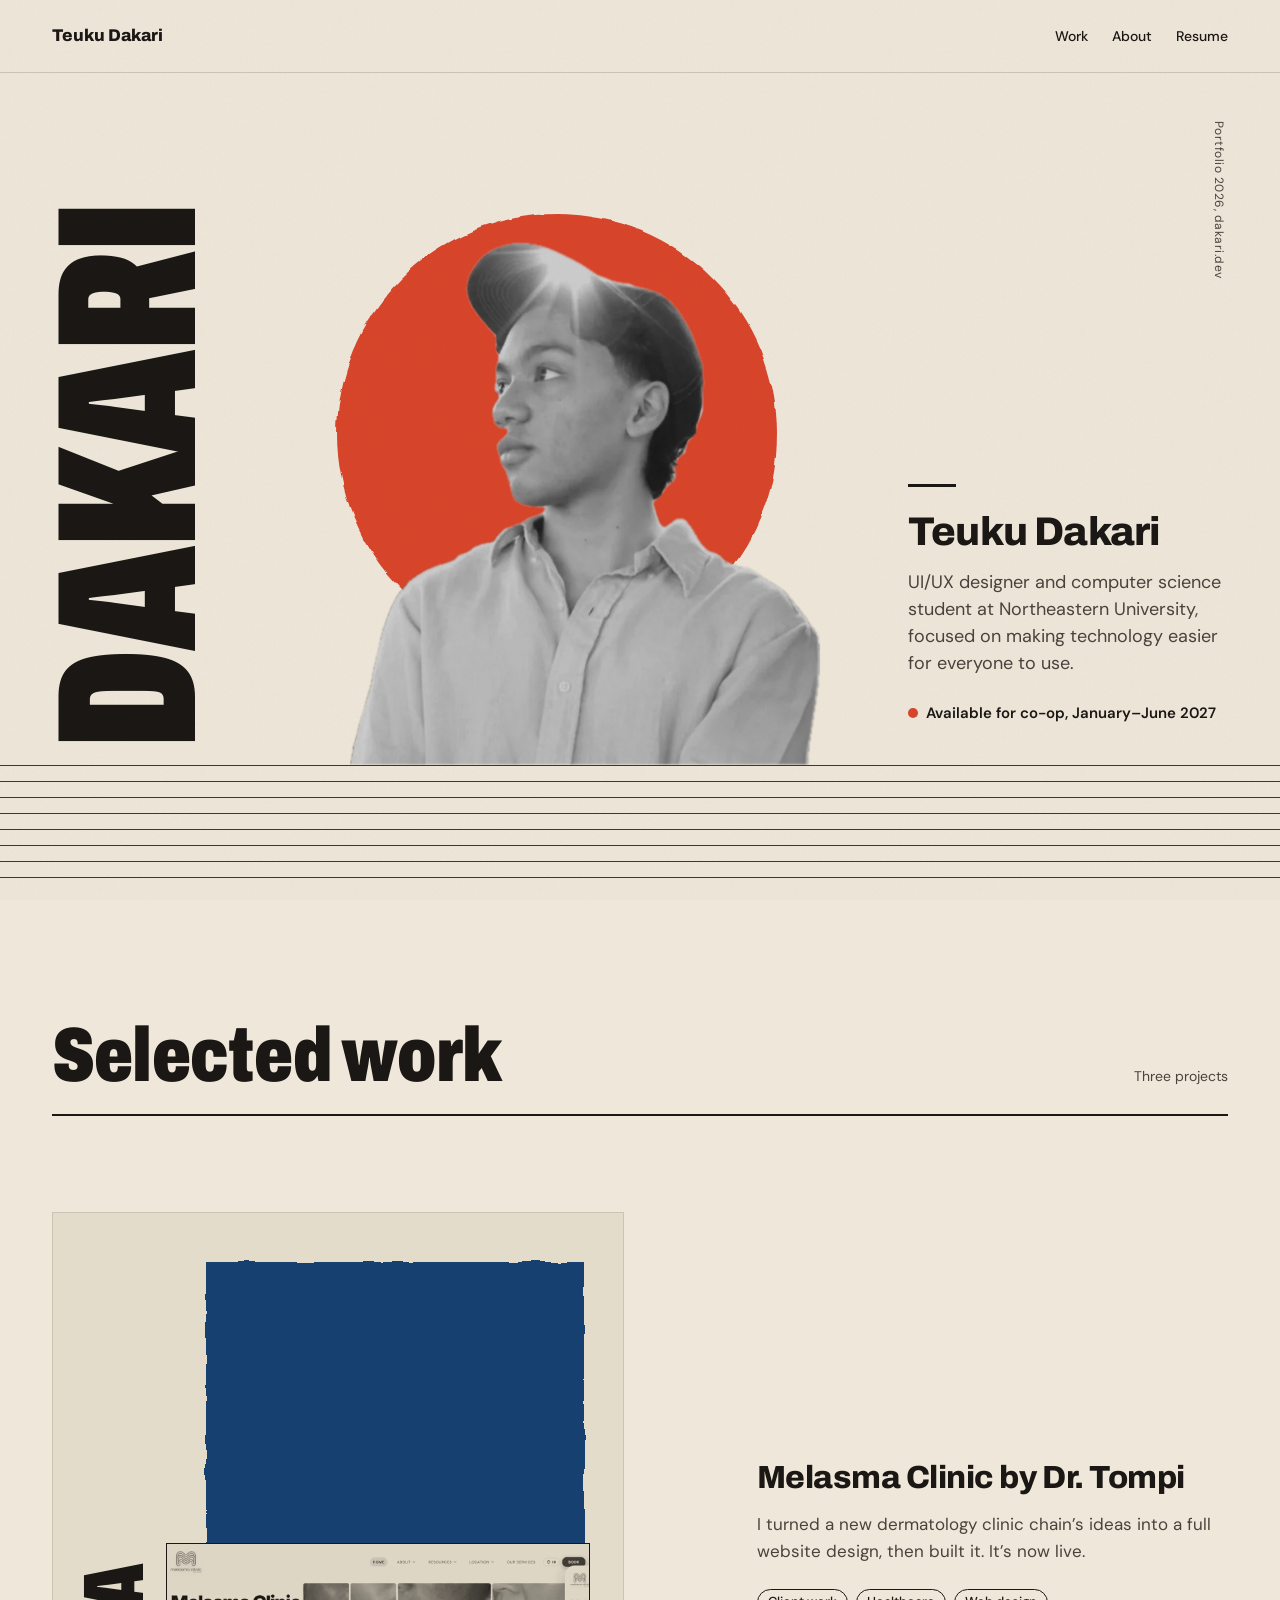
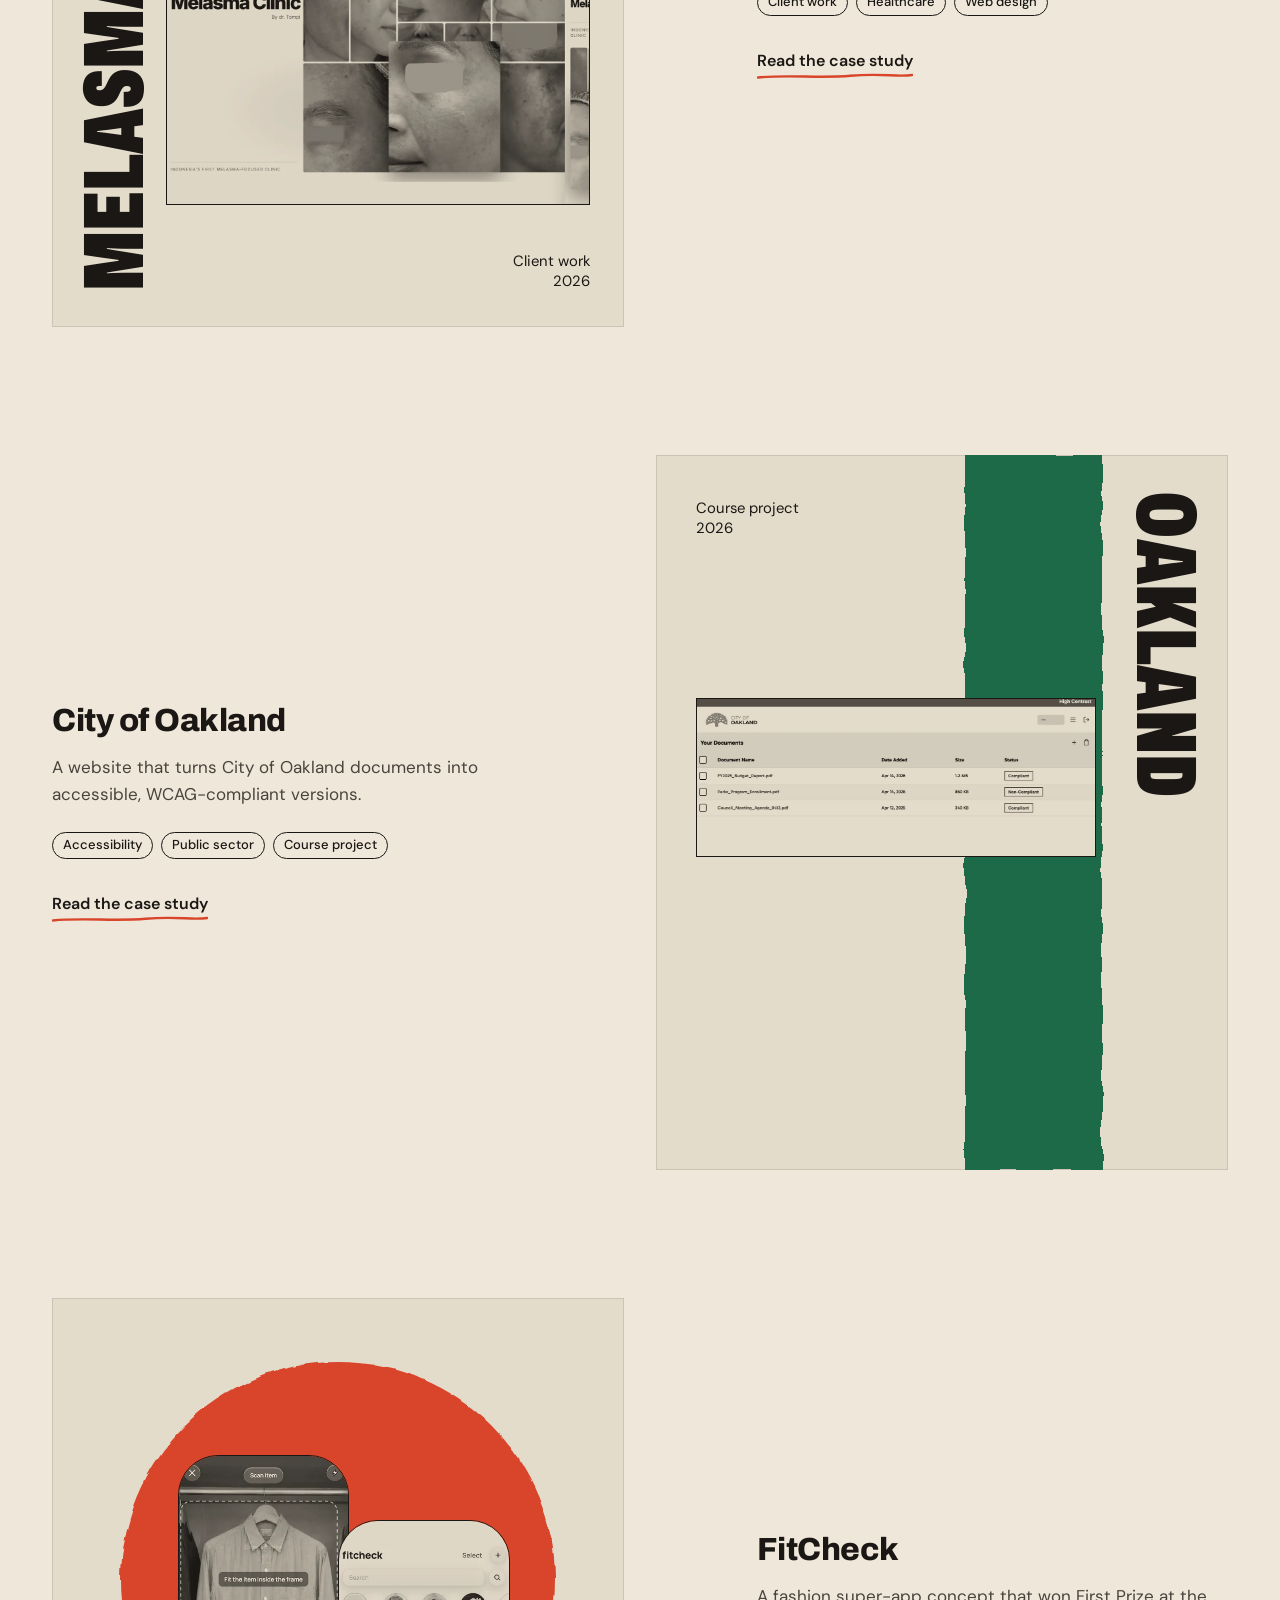
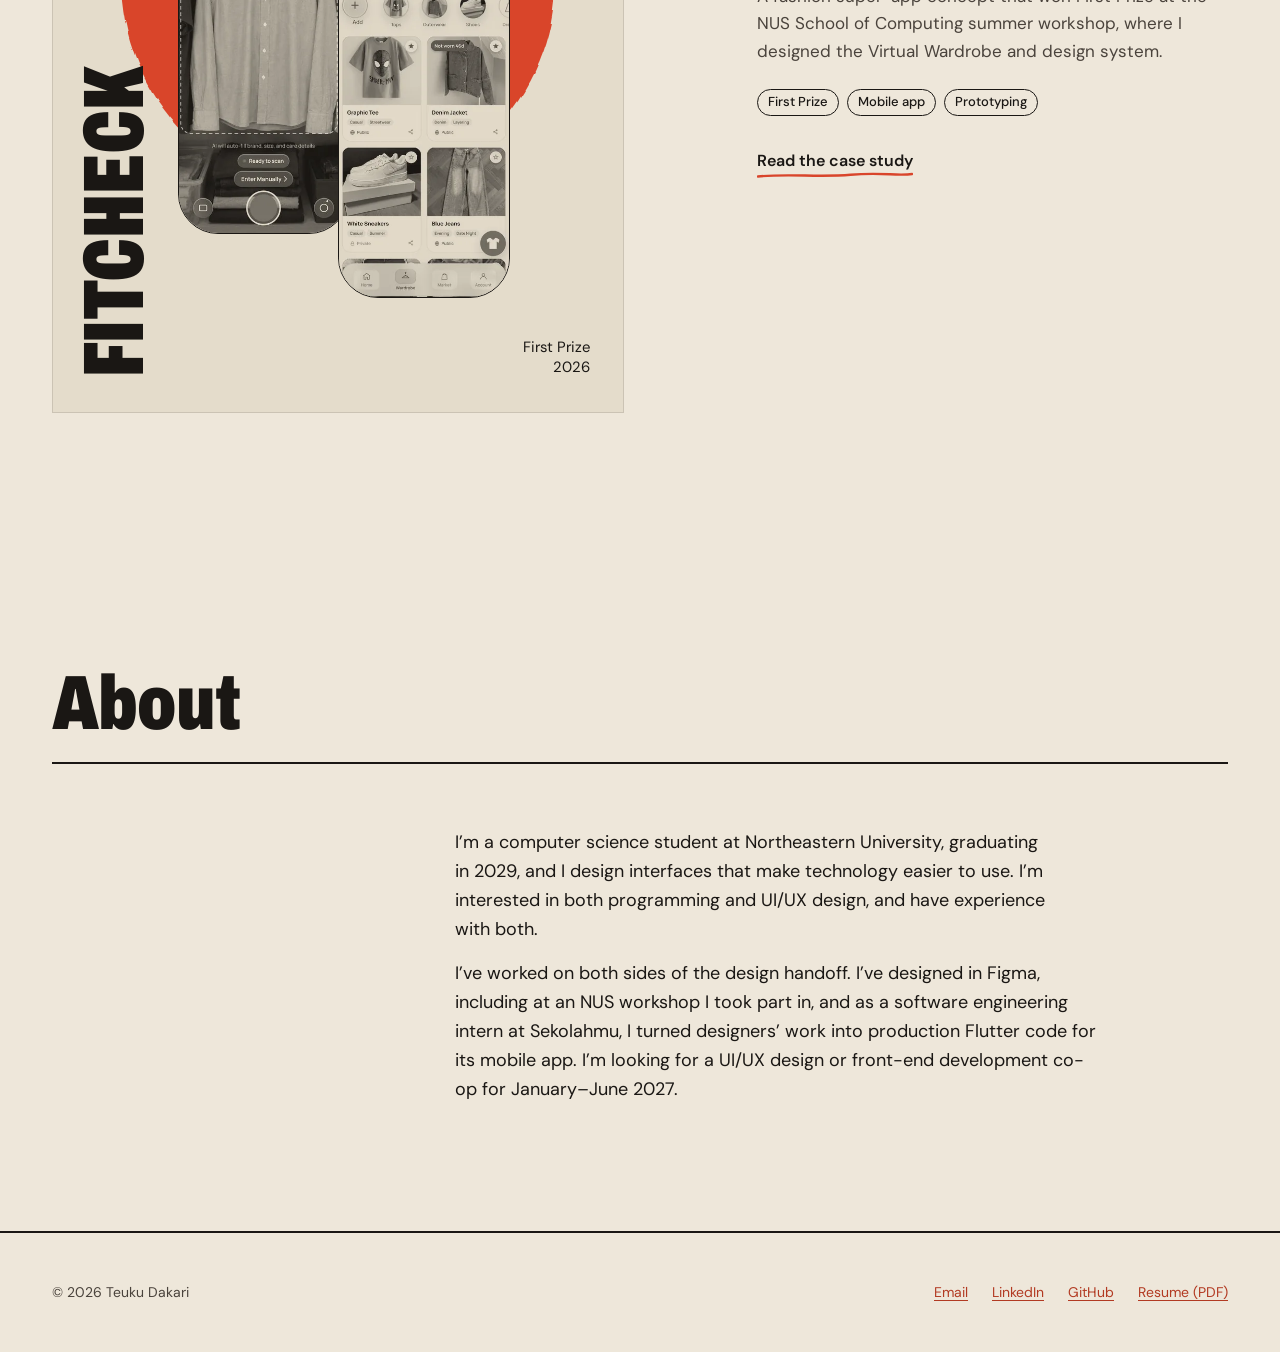
==== index.html @ 7947fa7d "Prototype poster-style home page" ====
<!DOCTYPE html>
<html lang="en">
<head>
  <meta charset="utf-8">
  <meta name="viewport" content="width=device-width, initial-scale=1">
  <title>Teuku Dakari - UI/UX Designer</title>
  <meta name="description" content="Teuku Dakari is a UI/UX designer and computer science student at Northeastern University, focused on making technology easier for everyone to use.">

  <meta name="theme-color" content="#EEE7DA">

  <!-- Link previews (LinkedIn, Slack, iMessage…). -->
  <meta property="og:type" content="website">
  <meta property="og:site_name" content="Teuku Dakari">
  <meta property="og:title" content="Teuku Dakari - UI/UX Designer">
  <meta property="og:description" content="UI/UX designer and computer science student at Northeastern University, focused on making technology easier for everyone to use.">
  <meta property="og:url" content="https://dakari.dev/">
  <meta property="og:image" content="https://dakari.dev/images/og-image.png">
  <meta property="og:image:width" content="1200">
  <meta property="og:image:height" content="630">
  <meta property="og:image:alt" content="Teuku Dakari, UI/UX Designer">
  <meta name="twitter:card" content="summary_large_image">
  <link rel="icon" href="favicon.svg" type="image/svg+xml">
  <link rel="apple-touch-icon" href="apple-touch-icon.png">
  <link rel="preconnect" href="https://fonts.googleapis.com">
  <link rel="preconnect" href="https://fonts.gstatic.com" crossorigin>
  <link rel="stylesheet" href="https://fonts.googleapis.com/css2?family=Archivo:wdth,wght@62..125,400..900&family=DM+Sans:opsz,wght@9..40,400;9..40,500;9..40,600&display=swap">
  <link rel="preload" as="image" href="images/poster/headshot.webp" type="image/webp">
  <link rel="stylesheet" href="css/poster.css">
</head>
<body>
  <a class="skip-link" href="#main">Skip to content</a>

  <!-- Rough, printed edges for flat shapes -->
  <svg width="0" height="0" style="position:absolute" aria-hidden="true" focusable="false">
    <filter id="rough" x="-5%" y="-5%" width="110%" height="110%">
      <feTurbulence type="fractalNoise" baseFrequency="0.035" numOctaves="2" seed="7" result="noise"/>
      <feDisplacementMap in="SourceGraphic" in2="noise" scale="7" xChannelSelector="R" yChannelSelector="G"/>
    </filter>
  </svg>

  <!-- ============ SHARED HEADER (keep in sync across all pages) ============ -->
  <header class="site-header">
    <div class="wrap">
      <a class="site-name" href="index.html">Teuku Dakari</a>
      <nav class="site-nav" aria-label="Main">
        <ul>
          <li><a href="#work">Work</a></li>
          <li><a href="#about">About</a></li>
          <li><a href="assets/resume.pdf">Resume</a></li>
        </ul>
      </nav>
    </div>
  </header>
  <!-- ============ /SHARED HEADER ============ -->

  <main id="main">

    <!-- Hero: a poster of me -->
    <section class="hero" aria-labelledby="intro-title">
      <div class="wrap">
        <p class="hero__name" aria-hidden="true">DAKARI</p>

        <div class="hero__art">
          <div class="hero__circle" aria-hidden="true"></div>
          <img class="hero__photo" src="images/poster/headshot.webp" alt="Portrait of Teuku Dakari in a cap and light shirt, looking to the side" width="643" height="715" fetchpriority="high">
          <div class="hero__steps" aria-hidden="true"></div>
        </div>

        <div class="hero__info">
          <div class="hero__rule" aria-hidden="true"></div>
          <h1 id="intro-title">Teuku Dakari</h1>
          <p class="hero__statement">UI/UX designer and computer science student at Northeastern University, focused on making technology easier for everyone to use.</p>
          <p class="hero__availability">Available for co-op, January–June 2027</p>
        </div>

        <p class="hero__credit" aria-hidden="true">Portfolio 2026, dakari.dev</p>
      </div>
    </section>

    <!-- Work: each project is a poster -->
    <section class="section" id="work" aria-labelledby="work-title">
      <div class="wrap">
        <div class="section__head">
          <h2 id="work-title">Selected work</h2>
          <p class="section__count">Three projects</p>
        </div>

        <ul class="work-list">

          <li class="project">
            <a class="poster poster--clinic" href="projects/clinic.html" tabindex="-1" aria-hidden="true">
              <span class="poster__shape"></span>
              <img class="poster__img" src="images/poster/clinic.webp" alt="" width="1200" height="743" loading="lazy">
              <span class="poster__title">MELASMA</span>
              <span class="poster__meta">Client work<br>2026</span>
            </a>
            <div class="project__info">
              <h3><a href="projects/clinic.html">Melasma Clinic by Dr. Tompi</a></h3>
              <p class="project__desc">I turned a new dermatology clinic chain’s ideas into a full website design, then built it. It’s now live.</p>
              <ul class="tags" aria-label="Tags">
                <li class="tag">Client work</li>
                <li class="tag">Healthcare</li>
                <li class="tag">Web design</li>
              </ul>
              <a class="read-more" href="projects/clinic.html">Read the case study<span class="visually-hidden">: Melasma Clinic</span></a>
            </div>
          </li>

          <li class="project">
            <a class="poster poster--oakland" href="projects/oakland.html" tabindex="-1" aria-hidden="true">
              <span class="poster__shape"></span>
              <img class="poster__img" src="images/poster/oakland.webp" alt="" width="1200" height="473" loading="lazy">
              <span class="poster__title">OAKLAND</span>
              <span class="poster__meta">Course project<br>2026</span>
            </a>
            <div class="project__info">
              <h3><a href="projects/oakland.html">City of Oakland</a></h3>
              <p class="project__desc">A website that turns City of Oakland documents into accessible, WCAG-compliant versions.</p>
              <ul class="tags" aria-label="Tags">
                <li class="tag">Accessibility</li>
                <li class="tag">Public sector</li>
                <li class="tag">Course project</li>
              </ul>
              <a class="read-more" href="projects/oakland.html">Read the case study<span class="visually-hidden">: City of Oakland</span></a>
            </div>
          </li>

          <li class="project">
            <a class="poster poster--fitcheck" href="projects/nus.html" tabindex="-1" aria-hidden="true">
              <span class="poster__shape"></span>
              <img class="poster__img poster__img--a" src="images/poster/fitcheck-scan.webp" alt="" width="326" height="724" loading="lazy">
              <img class="poster__img poster__img--b" src="images/poster/fitcheck-wardrobe.webp" alt="" width="326" height="724" loading="lazy">
              <span class="poster__title">FITCHECK</span>
              <span class="poster__meta">First Prize<br>2026</span>
            </a>
            <div class="project__info">
              <h3><a href="projects/nus.html">FitCheck</a></h3>
              <p class="project__desc">A fashion super-app concept that won First Prize at the NUS School of Computing summer workshop, where I designed the Virtual Wardrobe and design system.</p>
              <ul class="tags" aria-label="Tags">
                <li class="tag">First Prize</li>
                <li class="tag">Mobile app</li>
                <li class="tag">Prototyping</li>
              </ul>
              <a class="read-more" href="projects/nus.html">Read the case study<span class="visually-hidden">: FitCheck</span></a>
            </div>
          </li>

        </ul>
      </div>
    </section>

    <!-- About -->
    <section class="section" id="about" aria-labelledby="about-title">
      <div class="wrap about">
        <div class="section__head">
          <h2 id="about-title">About</h2>
        </div>
        <div class="about__text">
          <p>I’m a computer science student at Northeastern University, graduating in 2029, and I design interfaces that make technology easier to use. I’m interested in both programming and UI/UX design, and have experience with both.</p>
        <p>I’ve worked on both sides of the design handoff. I’ve designed in Figma, including at an NUS workshop I took part in, and as a software engineering intern at Sekolahmu, I turned designers’ work into production Flutter code for its mobile app. I’m looking for a UI/UX design or front-end development co-op for January–June 2027.</p>
        </div>
      </div>
    </section>

  </main>

  <!-- ============ SHARED FOOTER (keep in sync across all pages) ============ -->
  <footer class="site-footer">
    <div class="wrap">
      <p>&copy; 2026 Teuku Dakari</p>
      <ul>
        <li><a href="mailto:teukuomardakari@gmail.com">Email</a></li>
        <li><a href="https://www.linkedin.com/in/dakarit">LinkedIn</a></li>
        <li><a href="https://github.com/dakarit">GitHub</a></li>
        <li><a href="assets/resume.pdf">Resume (PDF)</a></li>
      </ul>
    </div>
  </footer>
  <!-- ============ /SHARED FOOTER ============ -->
</body>
</html>
---- css/poster.css ----
/* ==========================================================================
   Poster home page (prototype)
   Printed modernist poster world: paper, ink, one vermilion accent,
   type as image, photo cutouts against flat shapes.
   Self-contained: the home page loads only this stylesheet.
   ========================================================================== */

:root {
  /* Color */
  --paper: #EEE7DA;
  --paper-deep: #E4DCCB;
  --ink: #1A1714;
  --ink-soft: #4A433C;       /* secondary text, 8:1 on paper */
  --rule: #CFC5B3;
  --vermilion: #D9452B;      /* shapes and highlights only */
  --vermilion-text: #B23A22; /* links and small accents, 4.8:1 on paper */
  --navy: #12406F;           /* Melasma Clinic poster */
  --green: #1D6B47;          /* City of Oakland poster */

  /* Type */
  --font-display: "Archivo", "Helvetica Neue", Arial, sans-serif;
  --font-body: "DM Sans", -apple-system, BlinkMacSystemFont, "Helvetica Neue", Arial, sans-serif;

  /* Spacing, 8px scale */
  --s1: 8px;
  --s2: 16px;
  --s3: 24px;
  --s4: 32px;
  --s5: 40px;
  --s6: 48px;
  --s8: 64px;
  --s12: 96px;
  --s16: 128px;

  --wide: 1240px;
  --ease-out: cubic-bezier(0.16, 1, 0.3, 1);
}

/* Base
   ========================================================================== */

*,
*::before,
*::after {
  box-sizing: border-box;
}

html {
  -webkit-text-size-adjust: 100%;
  scrollbar-color: var(--rule) transparent;
}

body {
  margin: 0;
  background: var(--paper);
  color: var(--ink);
  font-family: var(--font-body);
  font-size: 16px;
  line-height: 1.6;
  -webkit-font-smoothing: antialiased;
}

/* Paper grain over everything, like ink on stock */
body::after {
  content: "";
  position: fixed;
  inset: 0;
  z-index: 50;
  pointer-events: none;
  opacity: 0.35;
  background-image: url("data:image/svg+xml,%3Csvg xmlns='http://www.w3.org/2000/svg' width='220' height='220'%3E%3Cfilter id='n'%3E%3CfeTurbulence type='fractalNoise' baseFrequency='0.85' numOctaves='3' stitchTiles='stitch'/%3E%3CfeColorMatrix values='0 0 0 0 0.1 0 0 0 0 0.09 0 0 0 0 0.08 0 0 0 0.09 0'/%3E%3C/filter%3E%3Crect width='100%25' height='100%25' filter='url(%23n)'/%3E%3C/svg%3E");
}

h1, h2, h3, p, ul, figure {
  margin: 0;
}

img {
  display: block;
  max-width: 100%;
  height: auto;
}

a {
  color: var(--vermilion-text);
  text-decoration-thickness: 1px;
  text-underline-offset: 3px;
  transition: color 200ms ease;
}

a:hover {
  color: var(--ink);
}

:focus-visible {
  outline: 2px solid var(--vermilion-text);
  outline-offset: 3px;
  border-radius: 2px;
}

::selection {
  background: #F2C9BC;
  color: var(--ink);
}

p,
li {
  text-wrap: pretty;
}

.visually-hidden {
  position: absolute;
  width: 1px;
  height: 1px;
  overflow: hidden;
  clip: rect(0 0 0 0);
  white-space: nowrap;
}

.skip-link {
  position: absolute;
  left: var(--s2);
  top: -100px;
  z-index: 60;
  padding: var(--s1) var(--s2);
  background: var(--ink);
  color: var(--paper);
}

.skip-link:focus {
  top: var(--s2);
  color: var(--paper);
}

.wrap {
  width: 100%;
  max-width: var(--wide);
  margin: 0 auto;
  padding: 0 var(--s4);
}

/* Header
   ========================================================================== */

.site-header {
  position: relative;
  z-index: 2;
  border-bottom: 1px solid var(--rule);
}

.site-header .wrap {
  display: flex;
  align-items: center;
  justify-content: space-between;
  gap: var(--s2);
  min-height: 72px;
}

.site-name {
  font-family: var(--font-display);
  font-weight: 800;
  font-stretch: 100%;
  font-size: 17px;
  color: var(--ink);
  text-decoration: none;
}

.site-nav ul {
  display: flex;
  gap: var(--s3);
  padding: 0;
  list-style: none;
}

.site-nav a {
  color: var(--ink);
  font-size: 14px;
  font-weight: 500;
  text-decoration: none;
}

.site-nav a:hover {
  color: var(--vermilion-text);
  text-decoration: underline;
}

/* Hero: a poster of me
   ========================================================================== */

.hero {
  position: relative;
  overflow: hidden;
}

.hero .wrap {
  position: relative;
  display: grid;
  grid-template-columns: auto minmax(0, 1fr) minmax(260px, 320px);
  align-items: end;
  gap: var(--s5);
  min-height: min(820px, calc(100svh - 72px));
  padding-top: var(--s6);
}

/* The vertical name, set like "JUMP" */
.hero__name {
  align-self: stretch;
  display: flex;
  align-items: flex-end;
  /* Rotated 180deg, so top padding sits visually at the bottom: stand on the rules */
  padding-top: calc(var(--s16) + var(--s2));
  font-family: var(--font-display);
  font-weight: 900;
  font-stretch: 62%;
  font-size: clamp(132px, min(15.5vw, 27svh), 228px);
  line-height: 0.78;
  letter-spacing: -0.01em;
  color: var(--ink);
  writing-mode: vertical-rl;
  transform: rotate(180deg);
  user-select: none;
}

.hero__art {
  position: relative;
  align-self: stretch;
  min-height: 560px;
}

.hero__circle {
  position: absolute;
  left: 50%;
  top: 12%;
  width: min(440px, 82%);
  aspect-ratio: 1;
  translate: -50% 0;
  border-radius: 50%;
  background: var(--vermilion);
  filter: url(#rough);
}

.hero__photo {
  position: absolute;
  left: 50%;
  bottom: var(--s16);
  width: min(470px, 92%);
  translate: -44% 0;
  z-index: 1;
}

/* Stacked rules the figure stands on, like "One step at a time" */
.hero__steps {
  position: absolute;
  left: -50vw;
  right: -50vw;
  bottom: 0;
  height: var(--s16);
  background: repeating-linear-gradient(to bottom, var(--ink) 0 1.5px, transparent 1.5px 16px);
  opacity: 0.85;
}

.hero__info {
  position: relative;
  z-index: 1;
  padding-bottom: calc(var(--s16) + var(--s5));
}

.hero__rule {
  width: var(--s6);
  height: 3px;
  margin-bottom: var(--s3);
  background: var(--ink);
}

.hero__info h1 {
  font-family: var(--font-display);
  font-weight: 800;
  font-stretch: 100%;
  font-size: 40px;
  line-height: 1.05;
  letter-spacing: -0.02em;
}

.hero__statement {
  margin-top: var(--s2);
  color: var(--ink-soft);
  font-size: 18px;
  line-height: 1.5;
}

.hero__availability {
  display: flex;
  align-items: center;
  gap: var(--s1);
  margin-top: var(--s3);
  font-weight: 600;
  font-size: 15px;
}

.hero__availability::before {
  content: "";
  width: 10px;
  height: 10px;
  flex-shrink: 0;
  border-radius: 50%;
  background: var(--vermilion);
}

/* Tiny printer's credit on the edge of the poster */
.hero__credit {
  position: absolute;
  right: var(--s4);
  top: var(--s6);
  font-size: 12px;
  letter-spacing: 0.04em;
  color: var(--ink-soft);
  writing-mode: vertical-rl;
}

/* One authored moment: the poster assembles like a screen print */
@media (prefers-reduced-motion: no-preference) {
  .hero__circle {
    animation: print-circle 900ms var(--ease-out) 100ms both;
  }

  .hero__name {
    animation: print-name 1000ms var(--ease-out) 250ms both;
  }

  .hero__photo {
    animation: print-photo 900ms var(--ease-out) 550ms both;
  }

  .hero__info,
  .hero__steps {
    animation: print-fade 700ms var(--ease-out) 800ms both;
  }
}

@keyframes print-circle {
  from { opacity: 0; scale: 0.7; }
}

@keyframes print-name {
  from { clip-path: inset(0 0 100% 0); }
  to { clip-path: inset(0 0 0 0); }
}

@keyframes print-photo {
  from { opacity: 0; transform: translateY(32px); }
}

@keyframes print-fade {
  from { opacity: 0; }
}

/* Section headings
   ========================================================================== */

.section {
  padding: var(--s16) 0;
}

.section__head {
  display: flex;
  align-items: baseline;
  gap: var(--s3);
  margin-bottom: var(--s12);
  padding-bottom: var(--s3);
  border-bottom: 2px solid var(--ink);
}

.section__head h2 {
  font-family: var(--font-display);
  font-weight: 900;
  font-stretch: 75%;
  font-size: clamp(48px, 6vw, 80px);
  line-height: 0.9;
  letter-spacing: -0.01em;
}

.section__count {
  margin-left: auto;
  color: var(--ink-soft);
  font-size: 14px;
}

/* Work: each project is a poster
   ========================================================================== */

.work-list {
  display: grid;
  gap: var(--s16);
  padding: 0;
  list-style: none;
}

.project {
  display: grid;
  grid-template-columns: repeat(12, minmax(0, 1fr));
  align-items: center;
  gap: var(--s4);
}

.project .poster {
  grid-column: 1 / span 6;
}

.project__info {
  grid-column: 8 / span 5;
}

.project:nth-child(even) .poster {
  grid-column: 7 / span 6;
  grid-row: 1;
}

.project:nth-child(even) .project__info {
  grid-column: 1 / span 5;
  grid-row: 1;
}

.project__info h3 {
  font-family: var(--font-display);
  font-weight: 800;
  font-stretch: 100%;
  font-size: 32px;
  line-height: 1.1;
  letter-spacing: -0.015em;
}

.project__info h3 a {
  color: var(--ink);
  text-decoration: none;
}

.project__info h3 a:hover {
  color: var(--vermilion-text);
}

.project__desc {
  margin-top: var(--s2);
  color: var(--ink-soft);
  font-size: 17px;
}

.tags {
  display: flex;
  flex-wrap: wrap;
  gap: var(--s1);
  margin-top: var(--s3);
  padding: 0;
  list-style: none;
}

.tag {
  padding: 2px 10px;
  border: 1px solid var(--ink);
  border-radius: 999px;
  font-size: 13px;
  font-weight: 500;
}

/* Hand-inked underline for the main call to action */
.read-more {
  display: inline-block;
  margin-top: var(--s4);
  padding-bottom: 6px;
  color: var(--ink);
  font-weight: 600;
  text-decoration: none;
  background: url("data:image/svg+xml,%3Csvg xmlns='http://www.w3.org/2000/svg' viewBox='0 0 200 8' preserveAspectRatio='none'%3E%3Cpath d='M1 5.5 C 40 2.5, 80 6.5, 120 3.8 S 180 5.2, 199 3' fill='none' stroke='%23D9452B' stroke-width='2.4' stroke-linecap='round'/%3E%3C/svg%3E") bottom left / 100% 8px no-repeat;
}

.read-more:hover {
  color: var(--vermilion-text);
}

/* The poster itself */
.poster {
  position: relative;
  display: block;
  aspect-ratio: 4 / 5;
  overflow: hidden;
  container-type: inline-size;
  background: var(--paper-deep);
  outline: 1px solid rgba(26, 23, 20, 0.12);
  outline-offset: -1px;
}

.poster__shape,
.poster__img,
.poster__title,
.poster__meta {
  position: absolute;
}

.poster__shape {
  filter: url(#rough);
  transition: transform 500ms var(--ease-out);
}

.poster__img {
  border: 1px solid var(--ink);
  transition: transform 500ms var(--ease-out);
}

.poster__title {
  font-family: var(--font-display);
  font-weight: 900;
  font-stretch: 62%;
  font-size: 15cqw;
  line-height: 0.8;
  color: var(--ink);
  writing-mode: vertical-rl;
  transform: rotate(180deg);
}

.poster__meta {
  font-size: max(11px, 2.6cqw);
  line-height: 1.35;
  color: var(--ink);
}

.project:hover .poster__shape {
  transform: translate(-2.5%, 2%) rotate(-4deg);
}

.project:hover .poster__img {
  transform: translateY(-1.5%);
}

/* Melasma Clinic: navy square, desktop screenshot */
.poster--clinic .poster__shape {
  top: 7%;
  right: 7%;
  width: 66%;
  aspect-ratio: 1;
  background: var(--navy);
}

.poster--clinic .poster__img {
  left: 20%;
  bottom: 17%;
  width: 74%;
}

.poster--clinic .poster__title {
  left: 5%;
  bottom: 5%;
}

.poster--clinic .poster__meta {
  right: 6%;
  bottom: 5%;
  text-align: right;
}

/* City of Oakland: green bar, dashboard screenshot */
.poster--oakland .poster__shape {
  top: 0;
  bottom: 0;
  left: 54%;
  width: 24%;
  background: var(--green);
}

.poster--oakland .poster__img {
  left: 7%;
  top: 34%;
  width: 70%;
}

.poster--oakland .poster__title {
  right: 5%;
  top: 5%;
  transform: none;
}

.poster--oakland .poster__meta {
  left: 7%;
  top: 6%;
}

/* FitCheck: vermilion circle, two phone screens */
.poster--fitcheck .poster__shape {
  top: 9%;
  left: 12%;
  width: 76%;
  aspect-ratio: 1;
  border-radius: 50%;
  background: var(--vermilion);
}

.poster--fitcheck .poster__img {
  width: 30%;
  border-radius: 7cqw;
}

.poster--fitcheck .poster__img--a {
  left: 22%;
  top: 22%;
}

.poster--fitcheck .poster__img--b {
  left: 50%;
  top: 31%;
}

.poster--fitcheck .poster__title {
  left: 5%;
  bottom: 5%;
}

.poster--fitcheck .poster__meta {
  right: 6%;
  bottom: 5%;
  text-align: right;
}

/* About
   ========================================================================== */

.about {
  display: grid;
  grid-template-columns: repeat(12, minmax(0, 1fr));
  gap: var(--s4);
}

.about .section__head {
  grid-column: 1 / -1;
  margin-bottom: var(--s4);
}

.about__text {
  grid-column: 5 / span 7;
  max-width: 36em;
  font-size: 18px;
}

.about__text p + p {
  margin-top: var(--s2);
}

/* Footer
   ========================================================================== */

.site-footer {
  padding: var(--s6) 0;
  border-top: 2px solid var(--ink);
  font-size: 14px;
  color: var(--ink-soft);
}

.site-footer .wrap {
  display: flex;
  flex-wrap: wrap;
  justify-content: space-between;
  align-items: center;
  gap: var(--s2);
}

.site-footer ul {
  display: flex;
  flex-wrap: wrap;
  gap: var(--s3);
  padding: 0;
  list-style: none;
}

/* Responsive
   ========================================================================== */

@media (max-width: 960px) {
  .hero .wrap {
    grid-template-columns: auto minmax(0, 1fr);
  }

  .hero__info {
    grid-column: 1 / -1;
    padding-bottom: var(--s8);
  }

  .hero__art {
    min-height: 520px;
  }

  .project,
  .project:nth-child(even) {
    grid-template-columns: 1fr;
  }

  .project .poster,
  .project__info,
  .project:nth-child(even) .poster,
  .project:nth-child(even) .project__info {
    grid-column: 1;
    grid-row: auto;
  }

  .project .poster {
    max-width: 560px;
  }

  .about__text {
    grid-column: 1 / -1;
  }
}

@media (max-width: 600px) {
  .wrap {
    padding: 0 var(--s2);
  }

  .hero .wrap {
    grid-template-columns: 1fr;
    gap: 0;
    min-height: 0;
    padding-top: var(--s4);
  }

  /* On phones the name runs across the top instead of up the side */
  .hero__name {
    writing-mode: horizontal-tb;
    transform: none;
    padding-top: 0;
    font-size: 30vw;
    line-height: 0.82;
  }

  .hero__art {
    min-height: 380px;
  }

  .hero__circle {
    top: 6%;
    width: 78%;
  }

  .hero__photo {
    width: 86%;
    bottom: var(--s8);
  }

  .hero__steps {
    height: var(--s8);
  }

  .hero__credit {
    display: none;
  }

  .hero__info {
    padding: var(--s5) 0 var(--s8);
  }

  .hero__info h1 {
    font-size: 34px;
  }

  .section {
    padding: var(--s12) 0;
  }

  .section__head {
    margin-bottom: var(--s8);
  }

  .section__count {
    display: none;
  }

  .work-list {
    gap: var(--s12);
  }
}

@media (prefers-reduced-motion: reduce) {
  * {
    transition: none !important;
    animation: none !important;
  }

  .project:hover .poster__shape,
  .project:hover .poster__img {
    transform: none;
  }
}
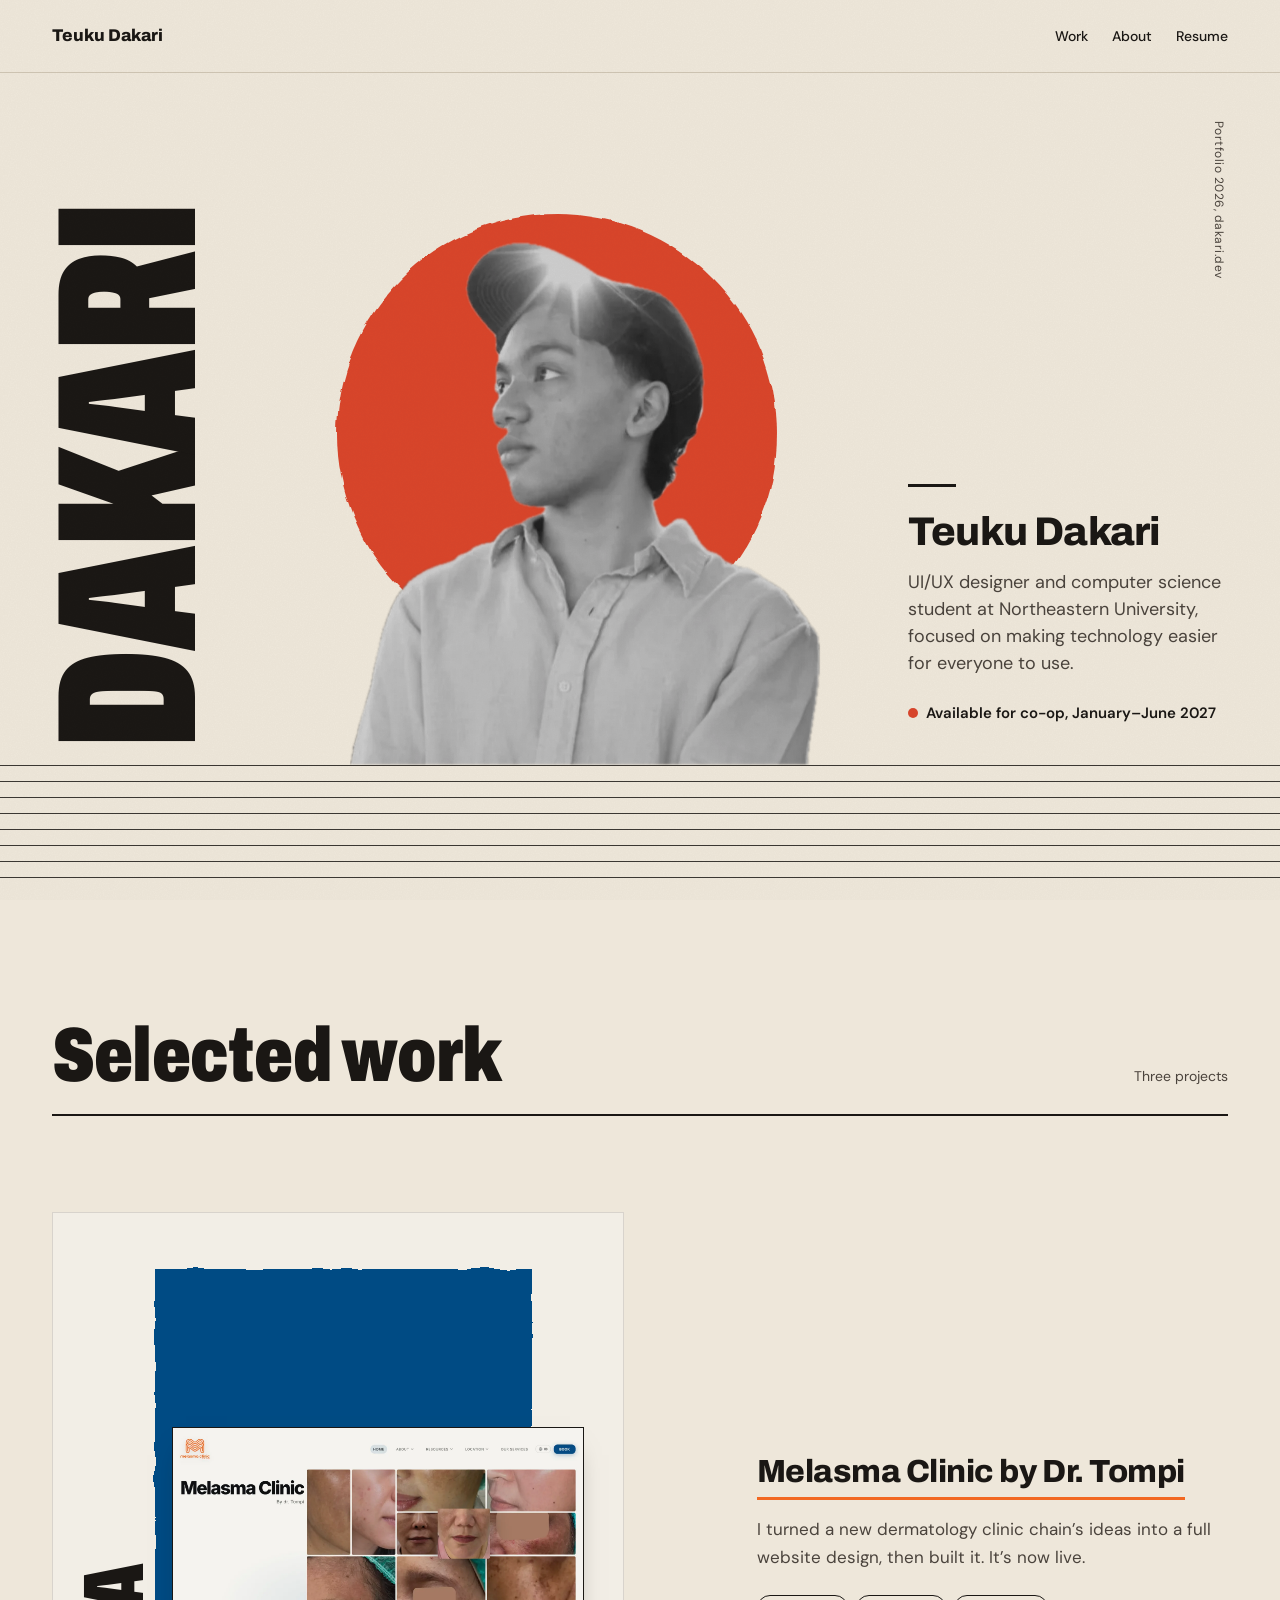
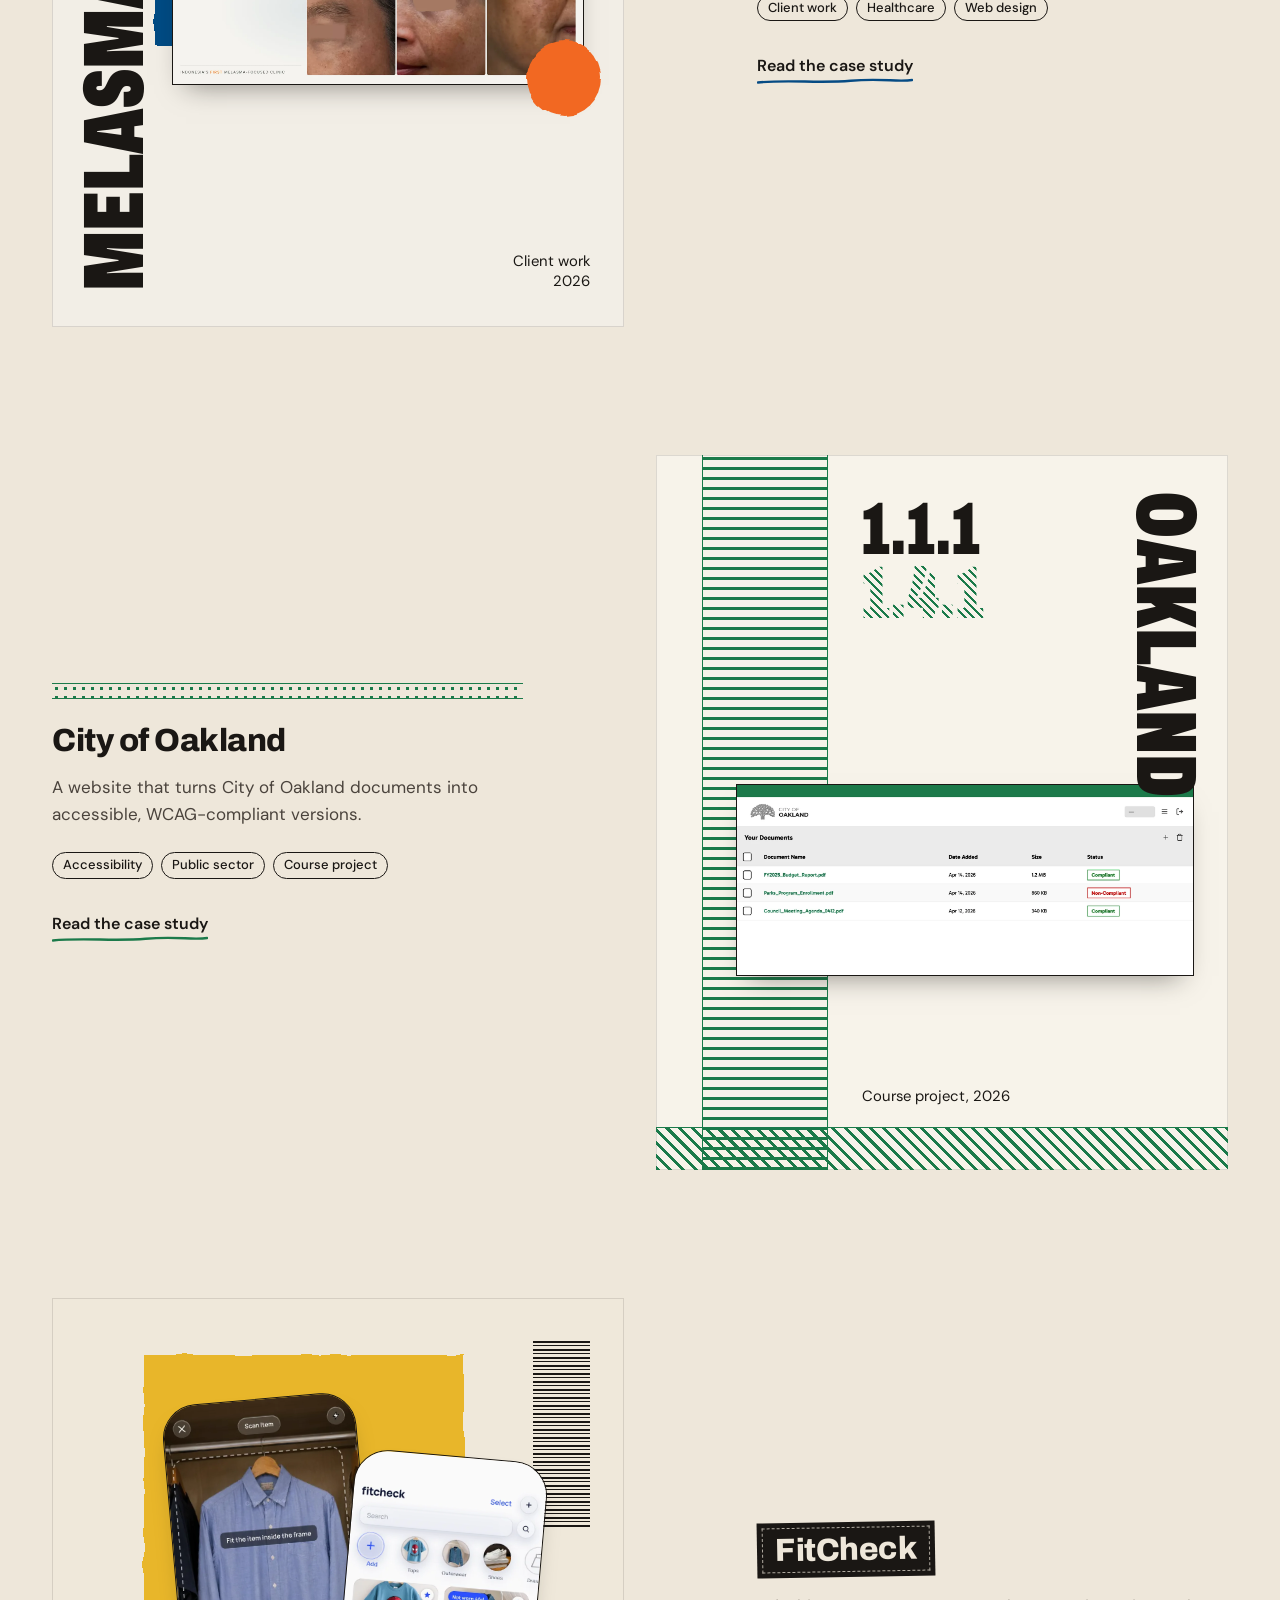
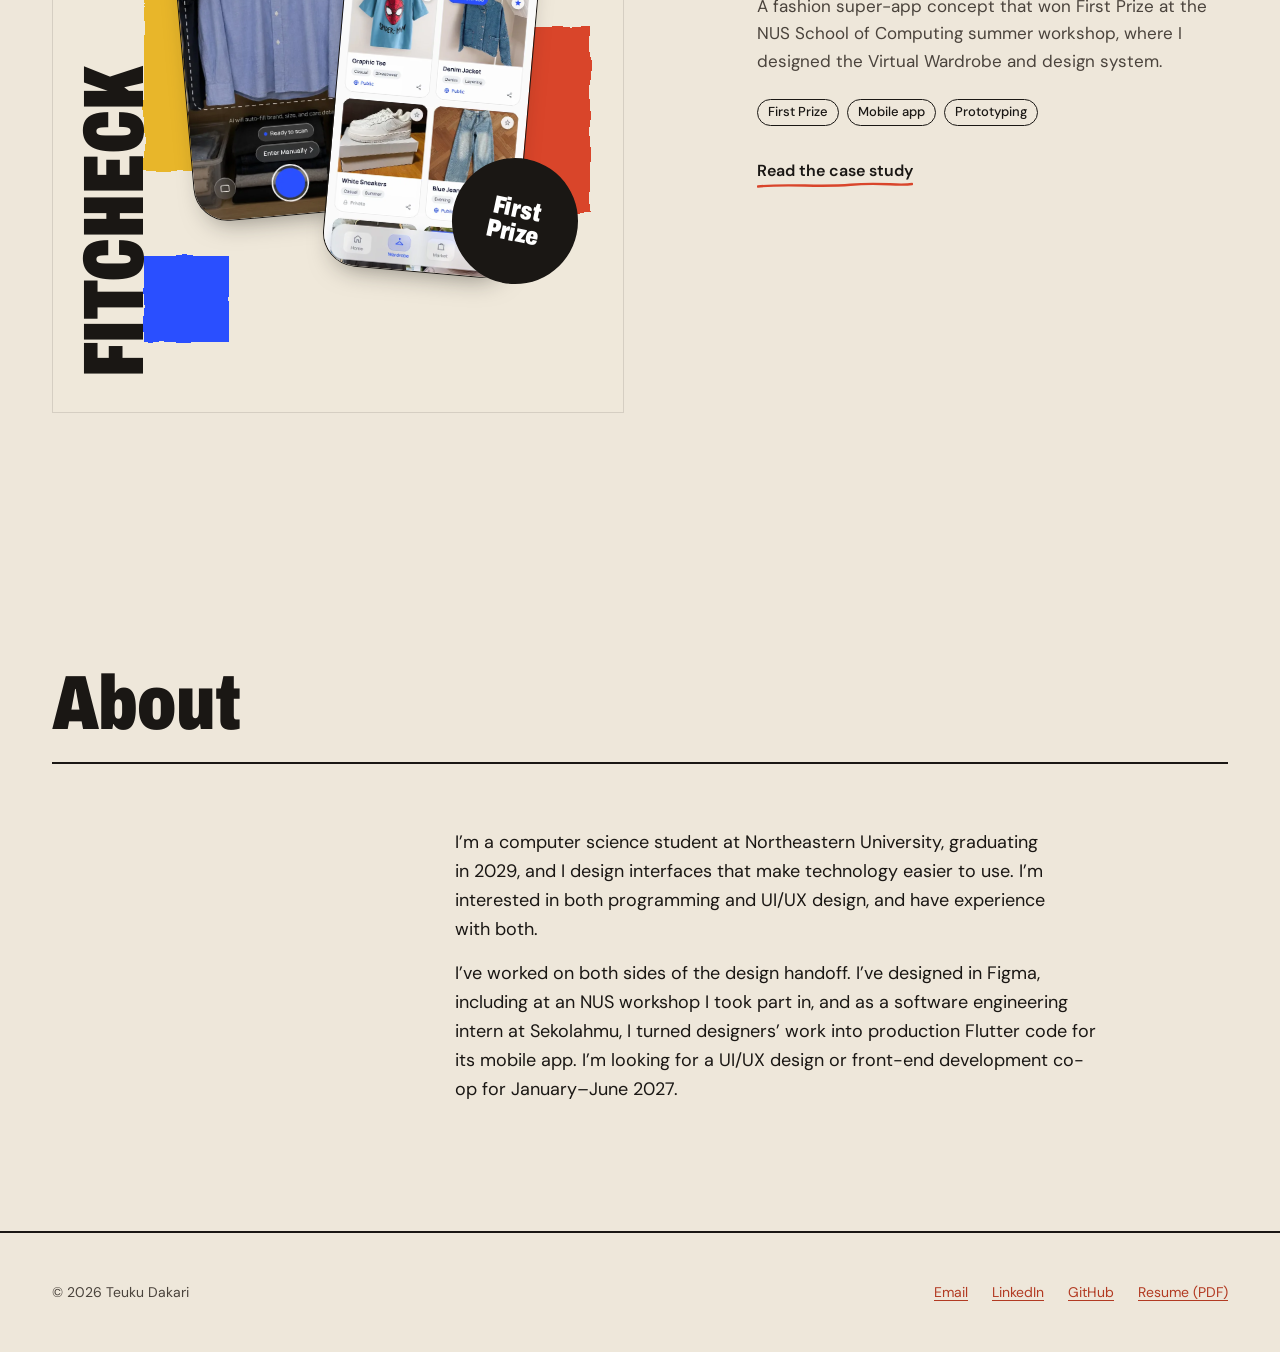
==== commit 0a499924: "Oakland Public Notice case study; per-project posters on home" ====
--- a/index.html
+++ b/index.html
@@ -87,10 +87,11 @@
 
         <ul class="work-list">
 
-          <li class="project">
+          <li class="project project--clinic">
             <a class="poster poster--clinic" href="projects/clinic.html" tabindex="-1" aria-hidden="true">
               <span class="poster__shape"></span>
-              <img class="poster__img" src="images/poster/clinic.webp" alt="" width="1200" height="743" loading="lazy">
+              <img class="poster__img" src="images/melasma/home-en.webp" alt="" width="1600" height="1000" loading="lazy">
+              <span class="poster__dot"></span>
               <span class="poster__title">MELASMA</span>
               <span class="poster__meta">Client work<br>2026</span>
             </a>
@@ -106,12 +107,14 @@
             </div>
           </li>
 
-          <li class="project">
+          <li class="project project--oakland">
             <a class="poster poster--oakland" href="projects/oakland.html" tabindex="-1" aria-hidden="true">
               <span class="poster__shape"></span>
-              <img class="poster__img" src="images/poster/oakland.webp" alt="" width="1200" height="473" loading="lazy">
+              <span class="poster__codes"><span>1.1.1</span><span>1.4.1</span></span>
+              <img class="poster__img" src="images/oakland/dashboard.webp" alt="" width="1600" height="667" loading="lazy">
+              <span class="poster__band"></span>
               <span class="poster__title">OAKLAND</span>
-              <span class="poster__meta">Course project<br>2026</span>
+              <span class="poster__meta">Course project, 2026</span>
             </a>
             <div class="project__info">
               <h3><a href="projects/oakland.html">City of Oakland</a></h3>
@@ -125,13 +128,16 @@
             </div>
           </li>
 
-          <li class="project">
+          <li class="project project--fitcheck">
             <a class="poster poster--fitcheck" href="projects/nus.html" tabindex="-1" aria-hidden="true">
               <span class="poster__shape"></span>
-              <img class="poster__img poster__img--a" src="images/poster/fitcheck-scan.webp" alt="" width="326" height="724" loading="lazy">
-              <img class="poster__img poster__img--b" src="images/poster/fitcheck-wardrobe.webp" alt="" width="326" height="724" loading="lazy">
+              <span class="poster__block"></span>
+              <span class="poster__block poster__block--blue"></span>
+              <span class="poster__barcode"></span>
+              <img class="poster__img poster__img--a" src="images/fitcheck/scan.webp" alt="" width="520" height="1125" loading="lazy">
+              <img class="poster__img poster__img--b" src="images/fitcheck/wardrobe.webp" alt="" width="520" height="1125" loading="lazy">
+              <span class="poster__sticker">First<br>Prize</span>
               <span class="poster__title">FITCHECK</span>
-              <span class="poster__meta">First Prize<br>2026</span>
             </a>
             <div class="project__info">
               <h3><a href="projects/nus.html">FitCheck</a></h3>
--- a/css/poster.css
+++ b/css/poster.css
@@ -530,19 +530,37 @@
   transform: translateY(-1.5%);
 }
 
-/* Melasma Clinic: navy square, desktop screenshot */
+/* Each poster wears its case study's art direction */
+
+/* Melasma Clinic: navy square, the full-color homepage, the logo's orange dot */
+.poster--clinic {
+  background: #F2EEE6;
+}
+
 .poster--clinic .poster__shape {
-  top: 7%;
-  right: 7%;
+  top: 8%;
+  left: 18%;
   width: 66%;
   aspect-ratio: 1;
-  background: var(--navy);
+  background: #054B84;
 }
 
 .poster--clinic .poster__img {
-  left: 20%;
-  bottom: 17%;
-  width: 74%;
+  right: 7%;
+  top: 30%;
+  width: 72%;
+  box-shadow: 0 14px 26px -14px rgba(26, 23, 20, 0.5);
+}
+
+.poster__dot {
+  position: absolute;
+  right: 4%;
+  top: 60%;
+  width: 13%;
+  aspect-ratio: 1;
+  border-radius: 50%;
+  background: #F26822;
+  filter: url(#rough);
 }
 
 .poster--clinic .poster__title {
@@ -556,19 +574,57 @@
   text-align: right;
 }
 
-/* City of Oakland: green bar, dashboard screenshot */
+/* City of Oakland: a civic notice built from the accessible chart's patterns */
+.poster--oakland {
+  --oak: #1B7A4A;
+  background: #F7F3EA;
+}
+
 .poster--oakland .poster__shape {
   top: 0;
   bottom: 0;
-  left: 54%;
-  width: 24%;
-  background: var(--green);
+  left: 8%;
+  width: 22%;
+  background: repeating-linear-gradient(0deg, var(--oak) 0 3px, transparent 3px 10px);
+  border-inline: 1.5px solid var(--oak);
+  filter: none;
+}
+
+.poster__codes {
+  position: absolute;
+  left: 36%;
+  top: 6%;
+  display: grid;
+  font-family: var(--font-display);
+  font-weight: 900;
+  font-stretch: 62%;
+  font-size: 13cqw;
+  line-height: 0.86;
+  color: var(--ink);
+}
+
+.poster__codes span:nth-child(2) {
+  color: transparent;
+  background: repeating-linear-gradient(45deg, var(--oak) 0 2px, transparent 2px 6px);
+  -webkit-background-clip: text;
+          background-clip: text;
 }
 
 .poster--oakland .poster__img {
-  left: 7%;
-  top: 34%;
-  width: 70%;
+  left: 14%;
+  top: 46%;
+  width: 80%;
+  box-shadow: 0 14px 26px -14px rgba(26, 23, 20, 0.5);
+}
+
+.poster__band {
+  position: absolute;
+  left: 0;
+  right: 0;
+  bottom: 0;
+  height: 6%;
+  background: repeating-linear-gradient(45deg, var(--oak) 0 3px, transparent 3px 9px);
+  border-top: 1.5px solid var(--oak);
 }
 
 .poster--oakland .poster__title {
@@ -578,33 +634,80 @@
 }
 
 .poster--oakland .poster__meta {
-  left: 7%;
+  left: 36%;
+  bottom: 9%;
+}
+
+/* FitCheck: a lookbook collage */
+.poster--fitcheck {
+  background: #EFE8DA;
+}
+
+.poster--fitcheck .poster__shape {
+  top: 8%;
+  left: 16%;
+  width: 56%;
+  height: 58%;
+  background: #E8B62C;
+}
+
+.poster__block {
+  position: absolute;
+  right: 6%;
+  top: 46%;
+  width: 34%;
+  height: 26%;
+  background: var(--vermilion);
+  filter: url(#rough);
+}
+
+.poster__block--blue {
+  left: 16%;
+  right: auto;
+  top: auto;
+  bottom: 10%;
+  width: 15%;
+  height: auto;
+  aspect-ratio: 1;
+  background: #2A4FFF;
+}
+
+.poster--fitcheck .poster__img {
+  width: 34%;
+  border-radius: 6cqw;
+  box-shadow: 0 14px 26px -14px rgba(26, 23, 20, 0.5);
+}
+
+.poster--fitcheck .poster__img--a { left: 22%; top: 14%; rotate: -5deg; }
+.poster--fitcheck .poster__img--b { left: 50%; top: 22%; rotate: 5deg; }
+
+.poster__barcode {
+  position: absolute;
+  right: 6%;
   top: 6%;
-}
-
-/* FitCheck: vermilion circle, two phone screens */
-.poster--fitcheck .poster__shape {
-  top: 9%;
-  left: 12%;
-  width: 76%;
+  width: 10%;
+  height: 26%;
+  background: repeating-linear-gradient(to bottom, var(--ink) 0 2px, transparent 2px 4px, var(--ink) 4px 5px, transparent 5px 8px);
+}
+
+.poster__sticker {
+  position: absolute;
+  right: 8%;
+  bottom: 18%;
+  display: grid;
+  place-items: center;
+  width: 22%;
   aspect-ratio: 1;
   border-radius: 50%;
-  background: var(--vermilion);
-}
-
-.poster--fitcheck .poster__img {
-  width: 30%;
-  border-radius: 7cqw;
-}
-
-.poster--fitcheck .poster__img--a {
-  left: 22%;
-  top: 22%;
-}
-
-.poster--fitcheck .poster__img--b {
-  left: 50%;
-  top: 31%;
+  background: var(--ink);
+  color: #fff;
+  font-family: var(--font-display);
+  font-weight: 900;
+  font-stretch: 75%;
+  font-size: 4.4cqw;
+  line-height: 0.95;
+  text-align: center;
+  rotate: 12deg;
 }
 
 .poster--fitcheck .poster__title {
@@ -613,9 +716,51 @@
 }
 
 .poster--fitcheck .poster__meta {
-  right: 6%;
-  bottom: 5%;
-  text-align: right;
+  display: none;
+}
+
+.project:hover .poster__img--a { transform: translateY(-2%) rotate(-1deg); }
+.project:hover .poster__img--b { transform: translateY(-2%) rotate(1deg); }
+
+/* Project info, styled after each case study */
+.project--clinic .project__info h3 {
+  display: inline-block;
+  padding-bottom: 8px;
+  border-bottom: 3px solid #F26822;
+}
+
+.project--clinic .read-more {
+  background-image: url("data:image/svg+xml,%3Csvg xmlns='http://www.w3.org/2000/svg' viewBox='0 0 200 8' preserveAspectRatio='none'%3E%3Cpath d='M1 5.5 C 40 2.5, 80 6.5, 120 3.8 S 180 5.2, 199 3' fill='none' stroke='%23054B84' stroke-width='2.4' stroke-linecap='round'/%3E%3C/svg%3E");
+}
+
+.project--oakland .project__info::before {
+  content: "";
+  display: block;
+  height: 16px;
+  margin-bottom: var(--s3);
+  border-block: 1.5px solid #1B7A4A;
+  background: radial-gradient(#1B7A4A 1.6px, transparent 1.9px) 0 0 / 9px 9px;
+}
+
+.project--oakland .read-more {
+  background-image: url("data:image/svg+xml,%3Csvg xmlns='http://www.w3.org/2000/svg' viewBox='0 0 200 8' preserveAspectRatio='none'%3E%3Cpath d='M1 5.5 C 40 2.5, 80 6.5, 120 3.8 S 180 5.2, 199 3' fill='none' stroke='%231B7A4A' stroke-width='2.4' stroke-linecap='round'/%3E%3C/svg%3E");
+}
+
+.project--fitcheck .project__info h3 {
+  display: inline-block;
+  padding: 10px 18px;
+  background: var(--ink);
+  outline: 1px dashed rgba(238, 231, 218, 0.7);
+  outline-offset: -6px;
+  rotate: -1deg;
+}
+
+.project--fitcheck .project__info h3 a {
+  color: var(--paper);
+}
+
+.project--fitcheck .project__info h3 a:hover {
+  color: #E8B62C;
 }
 
 /* About
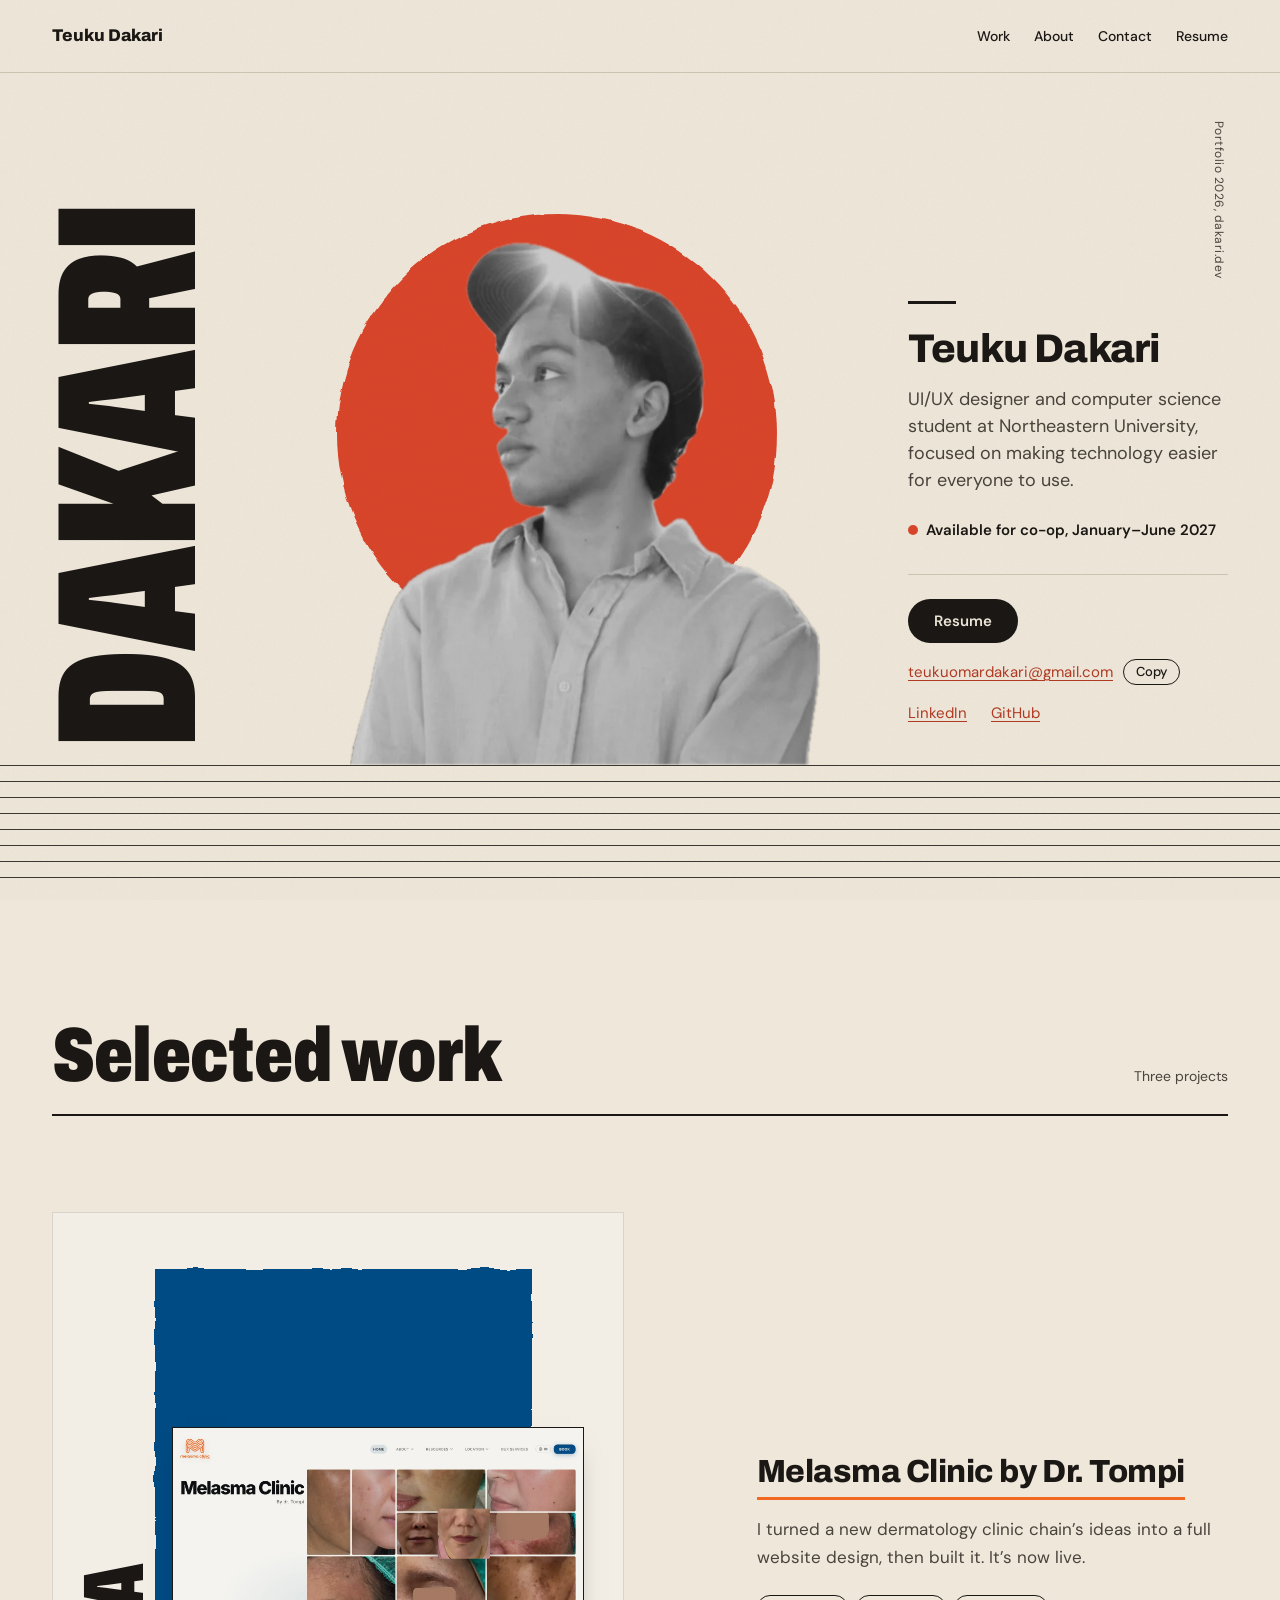
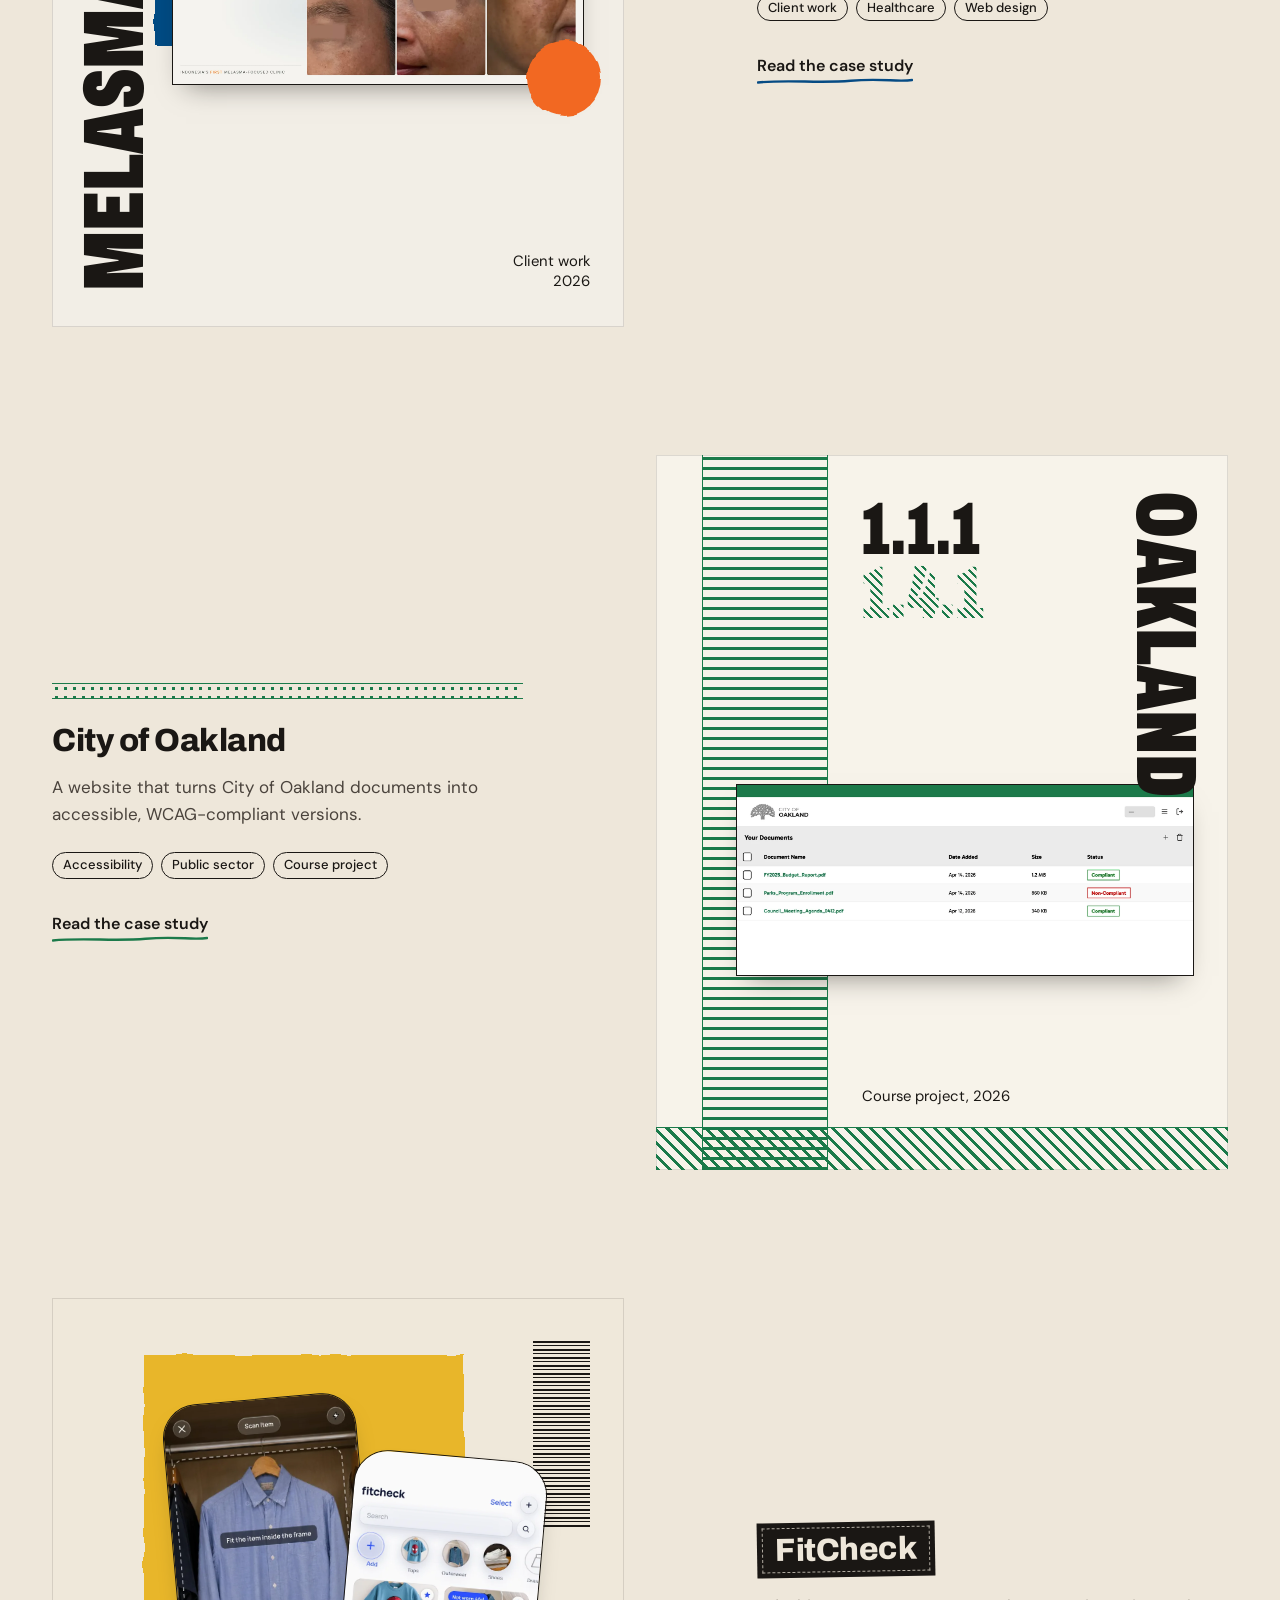
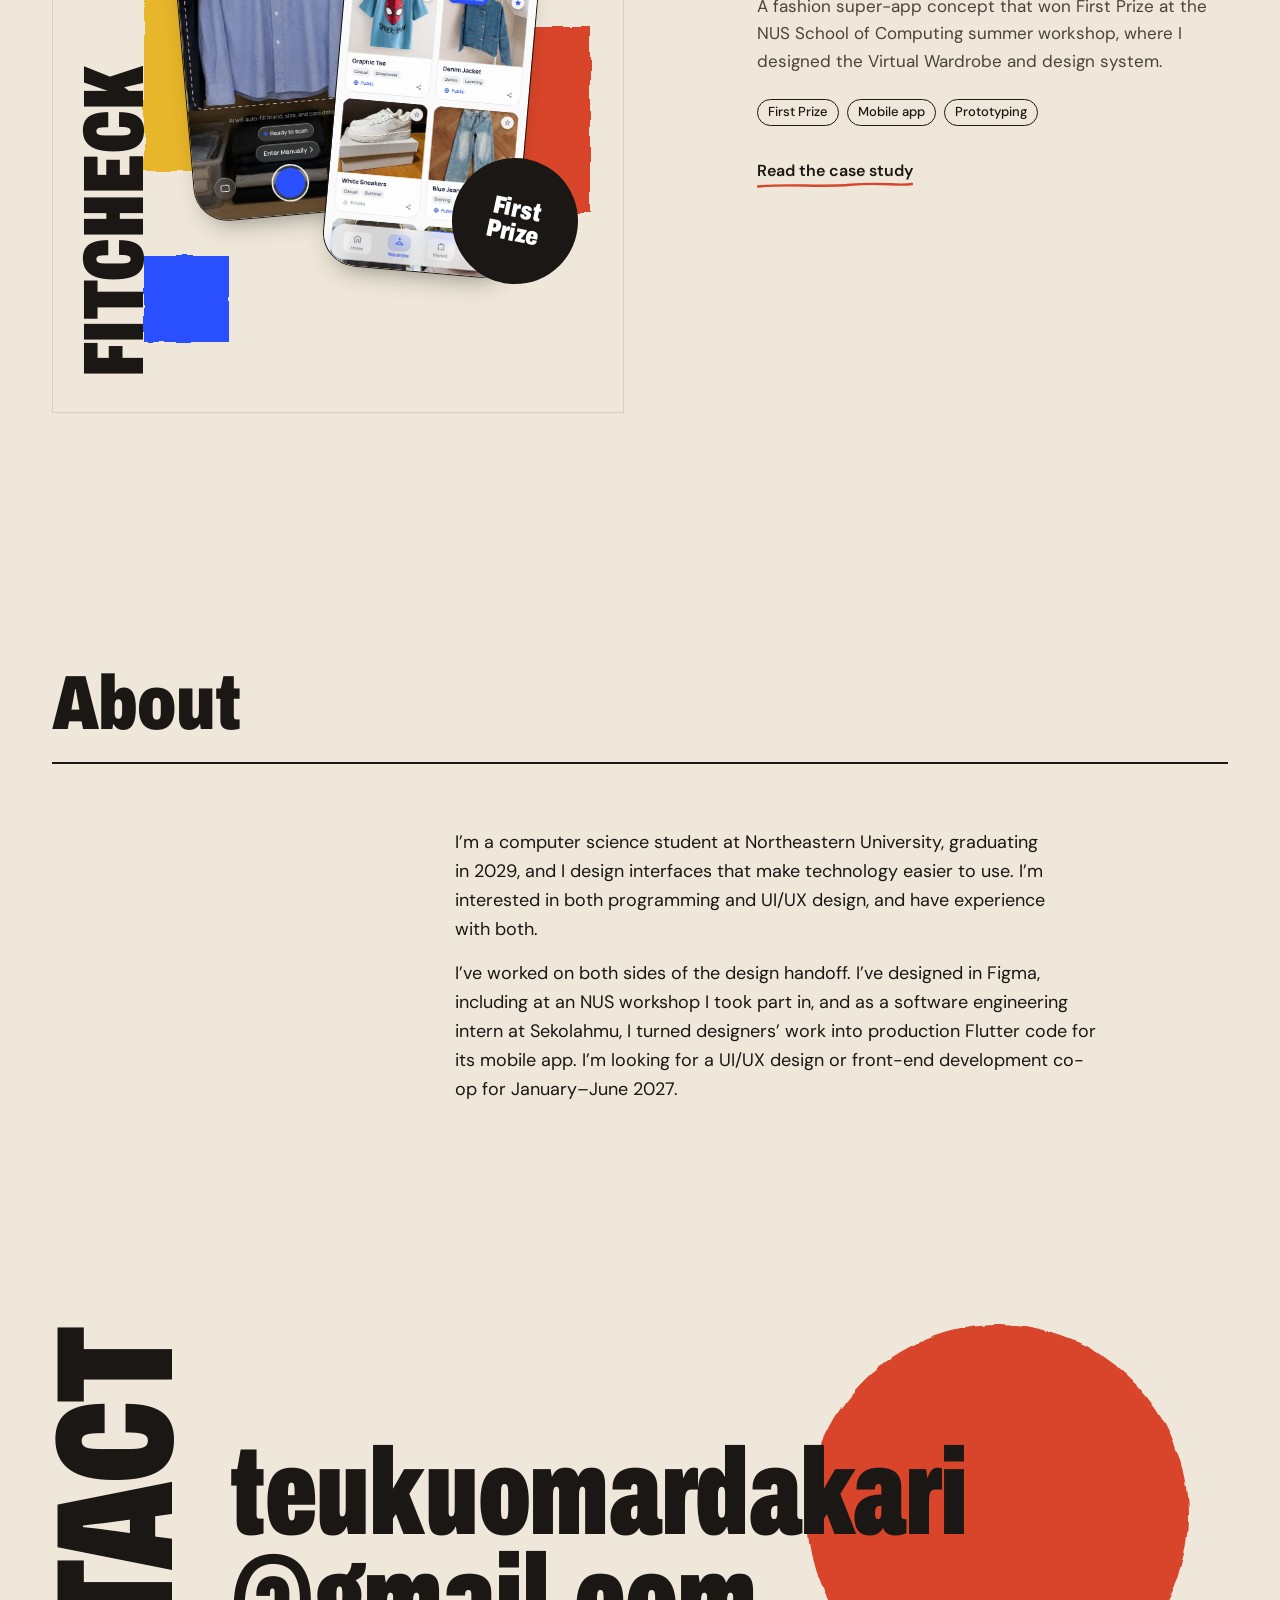
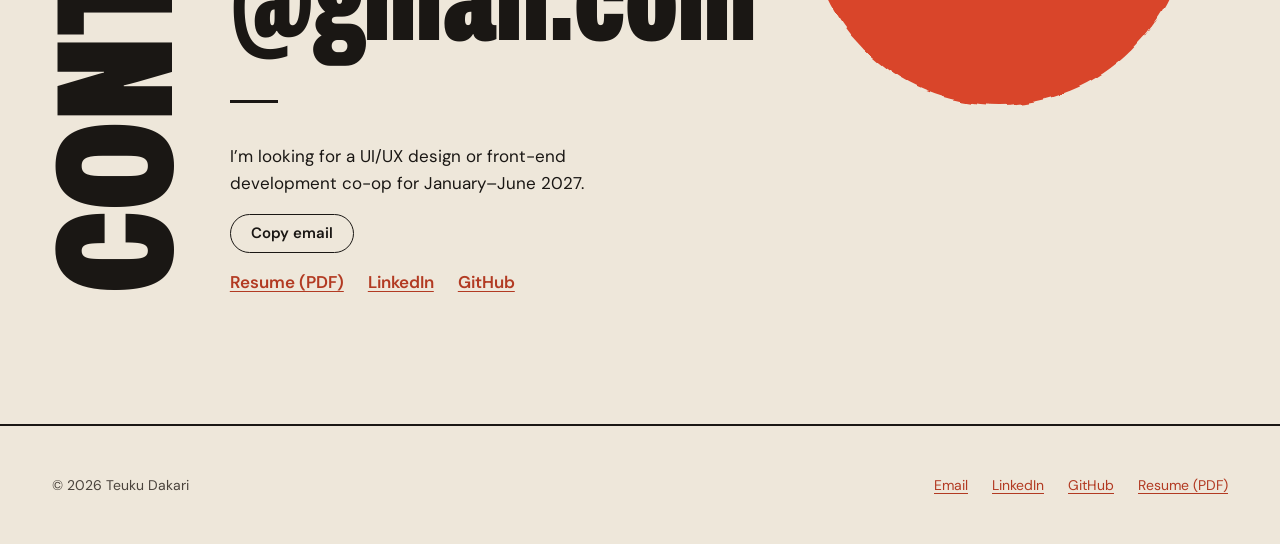
==== commit 051e8e68: "Contact in hero, closing contact poster, Contact nav; Oakland chart side by side" ====
--- a/index.html
+++ b/index.html
@@ -46,6 +46,7 @@
         <ul>
           <li><a href="#work">Work</a></li>
           <li><a href="#about">About</a></li>
+          <li><a href="#contact">Contact</a></li>
           <li><a href="assets/resume.pdf">Resume</a></li>
         </ul>
       </nav>
@@ -71,6 +72,14 @@
           <h1 id="intro-title">Teuku Dakari</h1>
           <p class="hero__statement">UI/UX designer and computer science student at Northeastern University, focused on making technology easier for everyone to use.</p>
           <p class="hero__availability">Available for co-op, January–June 2027</p>
+          <div class="hero__contact">
+            <a class="ink-btn" href="assets/resume.pdf">Resume</a>
+            <div class="email-line">
+              <a href="mailto:teukuomardakari@gmail.com">teukuomardakari@gmail.com</a>
+              <button class="copy-btn" type="button" data-copy="teukuomardakari@gmail.com" hidden>Copy</button>
+            </div>
+            <p class="hero__links"><a href="https://www.linkedin.com/in/dakarit">LinkedIn</a><a href="https://github.com/dakarit">GitHub</a></p>
+          </div>
         </div>
 
         <p class="hero__credit" aria-hidden="true">Portfolio 2026, dakari.dev</p>
@@ -168,6 +177,27 @@
       </div>
     </section>
 
+    <!-- Contact: the closing poster -->
+    <section class="contact" id="contact" aria-labelledby="contact-title">
+      <div class="wrap contact__wrap">
+        <h2 class="contact__word" id="contact-title">Contact</h2>
+        <div class="contact__body">
+          <div class="contact__shape" aria-hidden="true"></div>
+          <a class="contact__email" href="mailto:teukuomardakari@gmail.com" aria-label="Email teukuomardakari@gmail.com">teukuomardakari<span>@gmail.com</span></a>
+          <div class="contact__info">
+            <div class="hero__rule" aria-hidden="true"></div>
+            <p>I’m looking for a UI/UX design or front-end development co-op for January–June 2027.</p>
+            <button class="copy-btn copy-btn--big" type="button" data-copy="teukuomardakari@gmail.com" hidden>Copy email</button>
+            <ul class="contact__links">
+              <li><a href="assets/resume.pdf">Resume (PDF)</a></li>
+              <li><a href="https://www.linkedin.com/in/dakarit">LinkedIn</a></li>
+              <li><a href="https://github.com/dakarit">GitHub</a></li>
+            </ul>
+          </div>
+        </div>
+      </div>
+    </section>
+
   </main>
 
   <!-- ============ SHARED FOOTER (keep in sync across all pages) ============ -->
@@ -183,5 +213,21 @@
     </div>
   </footer>
   <!-- ============ /SHARED FOOTER ============ -->
+  <script>
+    // Copy-email buttons; hidden without JS, where the mailto link still works
+    (function () {
+      if (!navigator.clipboard) return;
+      document.querySelectorAll(".copy-btn").forEach(function (btn) {
+        var label = btn.textContent;
+        btn.hidden = false;
+        btn.addEventListener("click", function () {
+          navigator.clipboard.writeText(btn.dataset.copy).then(function () {
+            btn.textContent = "Copied";
+            setTimeout(function () { btn.textContent = label; }, 1800);
+          });
+        });
+      });
+    })();
+  </script>
 </body>
 </html>
--- a/css/poster.css
+++ b/css/poster.css
@@ -304,6 +304,62 @@
   flex-shrink: 0;
   border-radius: 50%;
   background: var(--vermilion);
+}
+
+/* Contact row in the hero */
+.hero__contact {
+  display: grid;
+  justify-items: start;
+  gap: var(--s2);
+  margin-top: var(--s4);
+  padding-top: var(--s3);
+  border-top: 1px solid var(--rule);
+}
+
+.ink-btn {
+  display: inline-block;
+  padding: 10px 26px;
+  border-radius: 999px;
+  background: var(--ink);
+  color: var(--paper);
+  font-weight: 600;
+  font-size: 15px;
+  text-decoration: none;
+  transition: background-color 200ms ease;
+}
+
+.ink-btn:hover {
+  background: var(--vermilion-text);
+  color: #fff;
+}
+
+.email-line {
+  display: flex;
+  flex-wrap: wrap;
+  align-items: center;
+  gap: 10px;
+  font-size: 15px;
+}
+
+.copy-btn {
+  padding: 3px 12px;
+  border: 1px solid var(--ink);
+  border-radius: 999px;
+  background: transparent;
+  color: var(--ink);
+  font: 500 13px/1.4 var(--font-body);
+  cursor: pointer;
+}
+
+.copy-btn:hover {
+  background: var(--ink);
+  color: var(--paper);
+}
+
+.hero__links {
+  display: flex;
+  gap: var(--s3);
+  font-size: 15px;
 }
 
 /* Tiny printer's credit on the edge of the poster */
@@ -787,6 +843,97 @@
   margin-top: var(--s2);
 }
 
+/* Contact: the closing poster
+   ========================================================================== */
+
+.contact {
+  overflow-x: clip;
+  padding: var(--s12) 0 var(--s16);
+}
+
+.contact__wrap {
+  display: grid;
+  grid-template-columns: auto minmax(0, 1fr);
+  gap: var(--s6);
+  align-items: end;
+}
+
+.contact__word {
+  font-family: var(--font-display);
+  font-weight: 900;
+  font-stretch: 62%;
+  font-size: clamp(110px, 13vw, 190px);
+  line-height: 0.78;
+  letter-spacing: -0.01em;
+  text-transform: uppercase;
+  writing-mode: vertical-rl;
+  transform: rotate(180deg);
+}
+
+.contact__body {
+  position: relative;
+  display: grid;
+  gap: var(--s6);
+}
+
+.contact__shape {
+  position: absolute;
+  right: 4%;
+  top: -10%;
+  width: min(380px, 42%);
+  aspect-ratio: 1;
+  border-radius: 50%;
+  background: var(--vermilion);
+  filter: url(#rough);
+}
+
+.contact__email {
+  position: relative;
+  display: block;
+  padding-top: var(--s8);
+  color: var(--ink);
+  font-family: var(--font-display);
+  font-weight: 900;
+  font-stretch: 62%;
+  font-size: clamp(56px, 9.6vw, 150px);
+  line-height: 0.86;
+  letter-spacing: -0.01em;
+  text-decoration: none;
+  overflow-wrap: anywhere;
+}
+
+.contact__email span {
+  display: block;
+}
+
+.contact__email:hover {
+  color: var(--vermilion-text);
+}
+
+.contact__info {
+  position: relative;
+  display: grid;
+  justify-items: start;
+  gap: var(--s2);
+  max-width: 420px;
+  font-size: 17px;
+}
+
+.copy-btn--big {
+  padding: 8px 20px;
+  font-size: 15px;
+  font-weight: 600;
+}
+
+.contact__links {
+  display: flex;
+  flex-wrap: wrap;
+  gap: var(--s3);
+  padding: 0;
+  list-style: none;
+  font-weight: 600;
+}
+
 /* Footer
    ========================================================================== */
 
@@ -853,6 +1000,34 @@
 }
 
 @media (max-width: 600px) {
+  .site-nav ul {
+    gap: 14px;
+  }
+
+  .site-nav a {
+    font-size: 13px;
+  }
+
+  .site-name {
+    font-size: 15px;
+    white-space: nowrap;
+  }
+
+  .contact__wrap {
+    grid-template-columns: minmax(0, 1fr);
+  }
+
+  .contact__word {
+    writing-mode: horizontal-tb;
+    transform: none;
+    font-size: 28vw;
+  }
+
+  .contact__email {
+    padding-top: var(--s4);
+    font-size: 15vw;
+  }
+
   .wrap {
     padding: 0 var(--s2);
   }
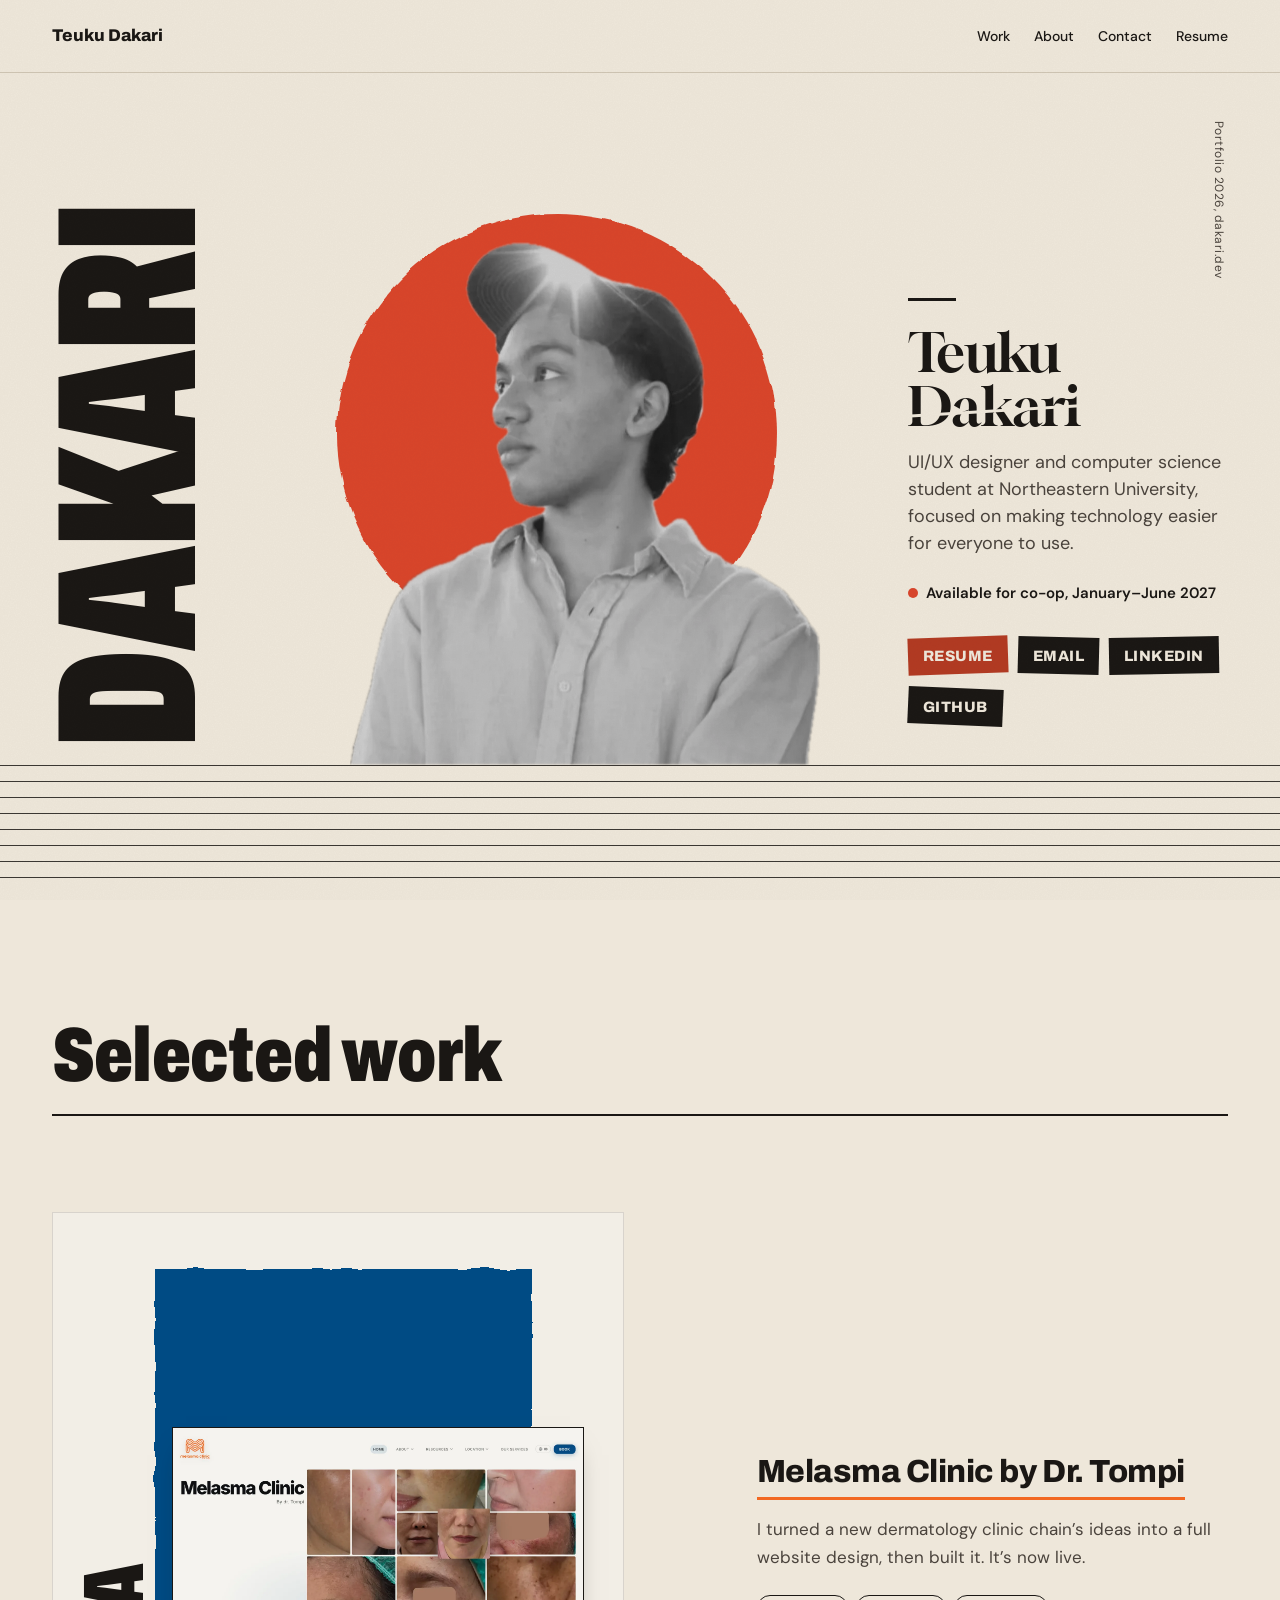
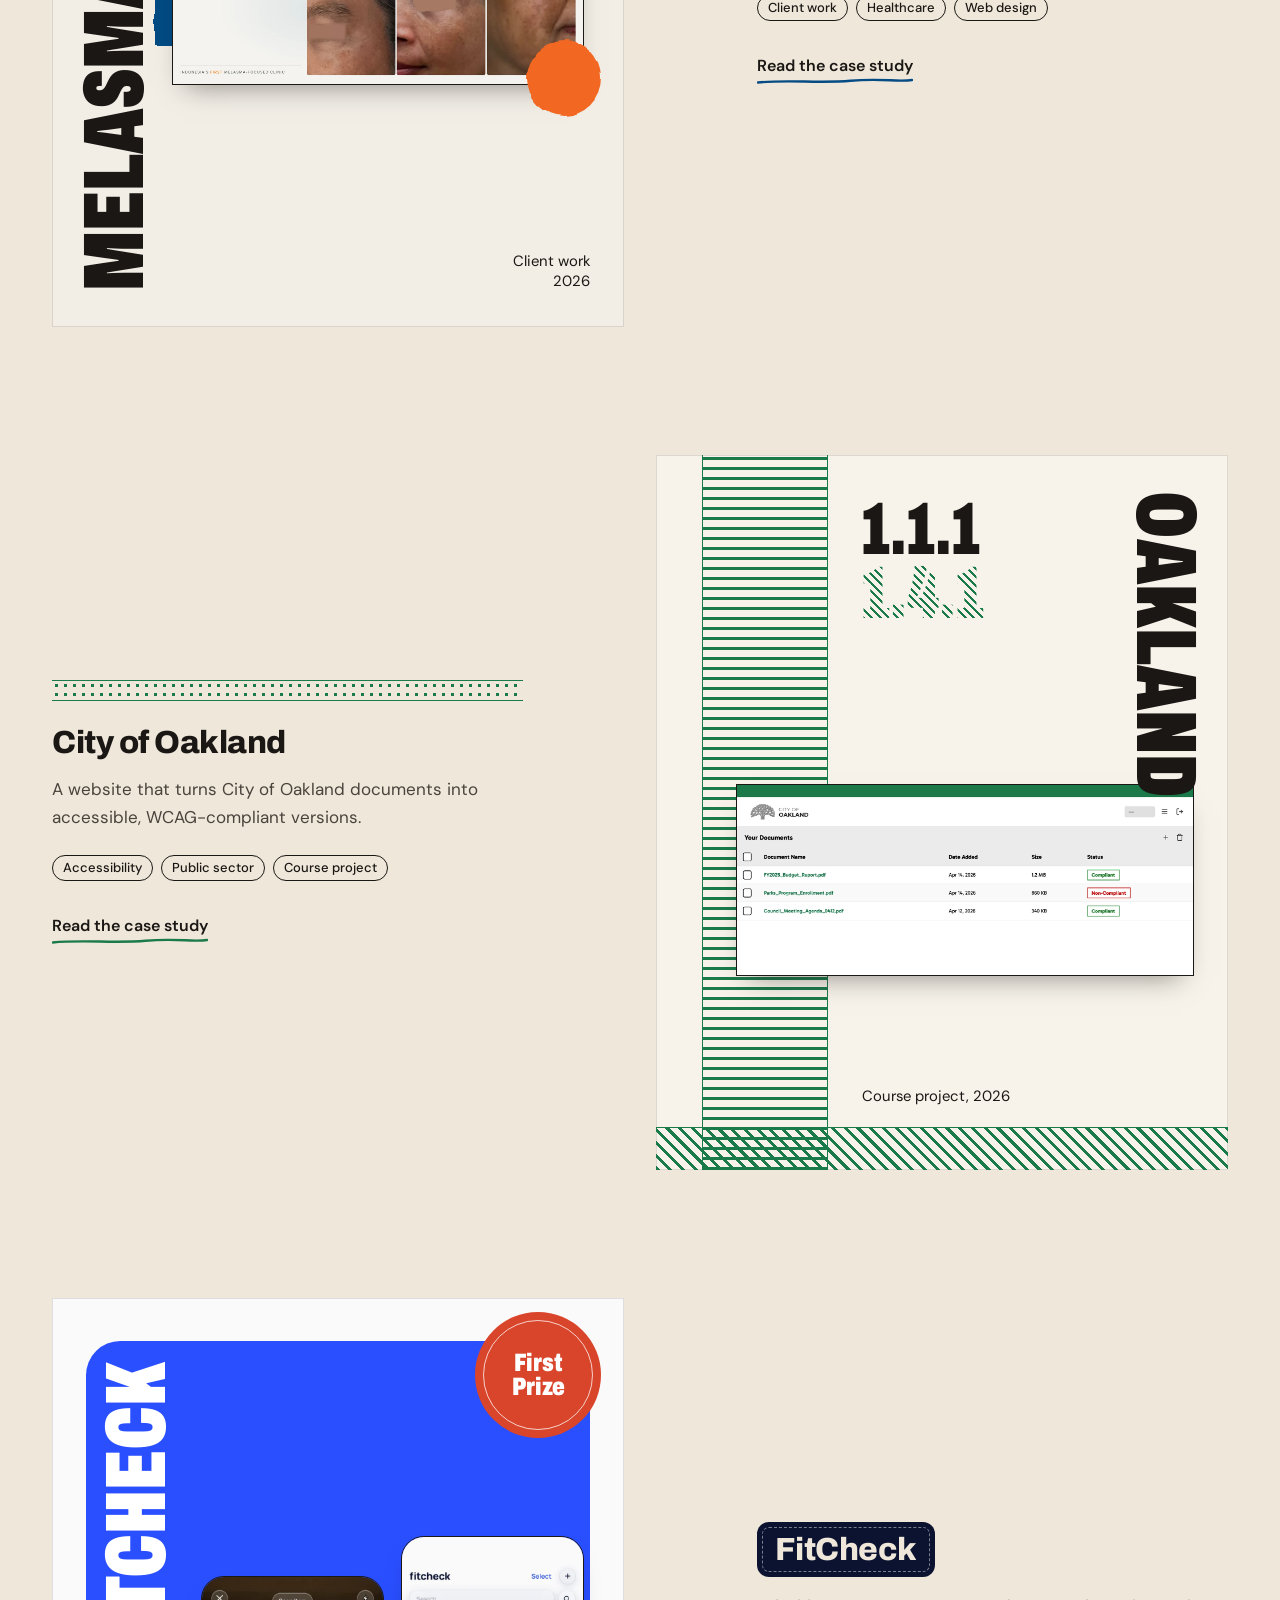
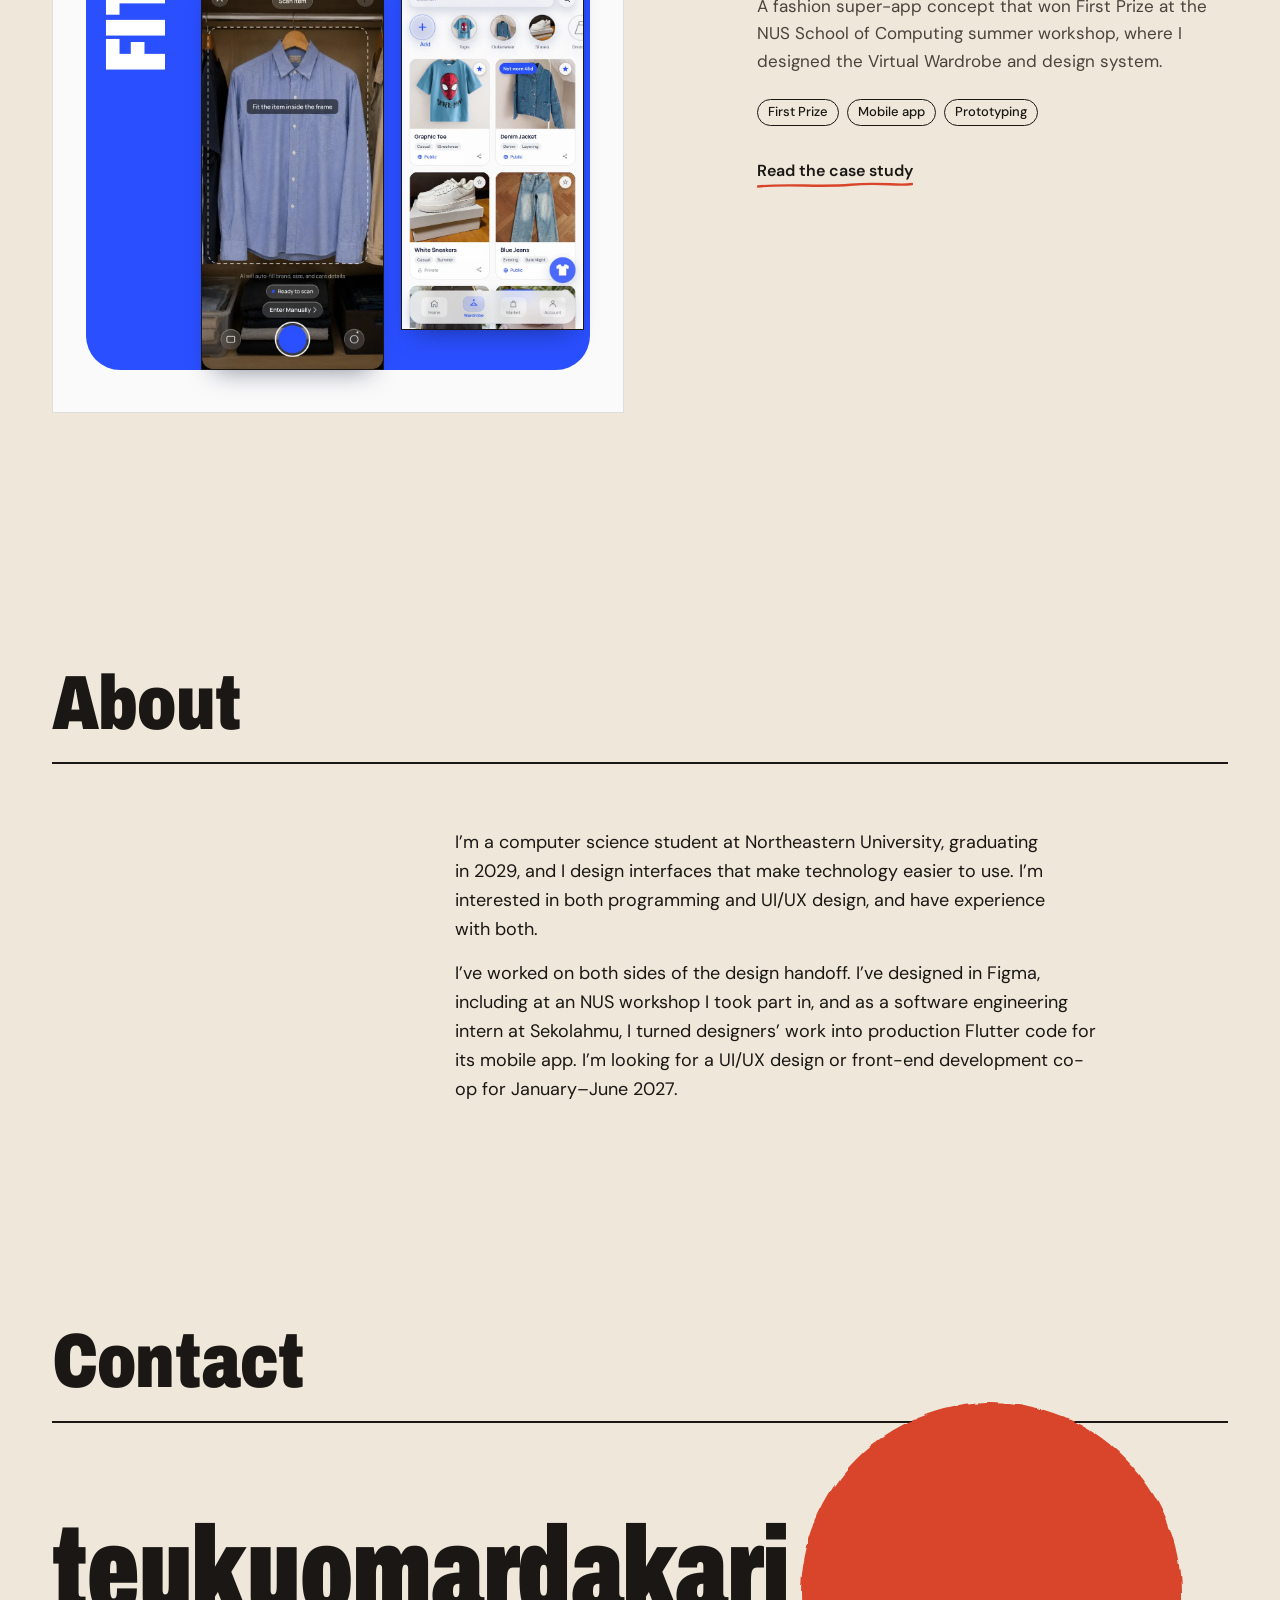
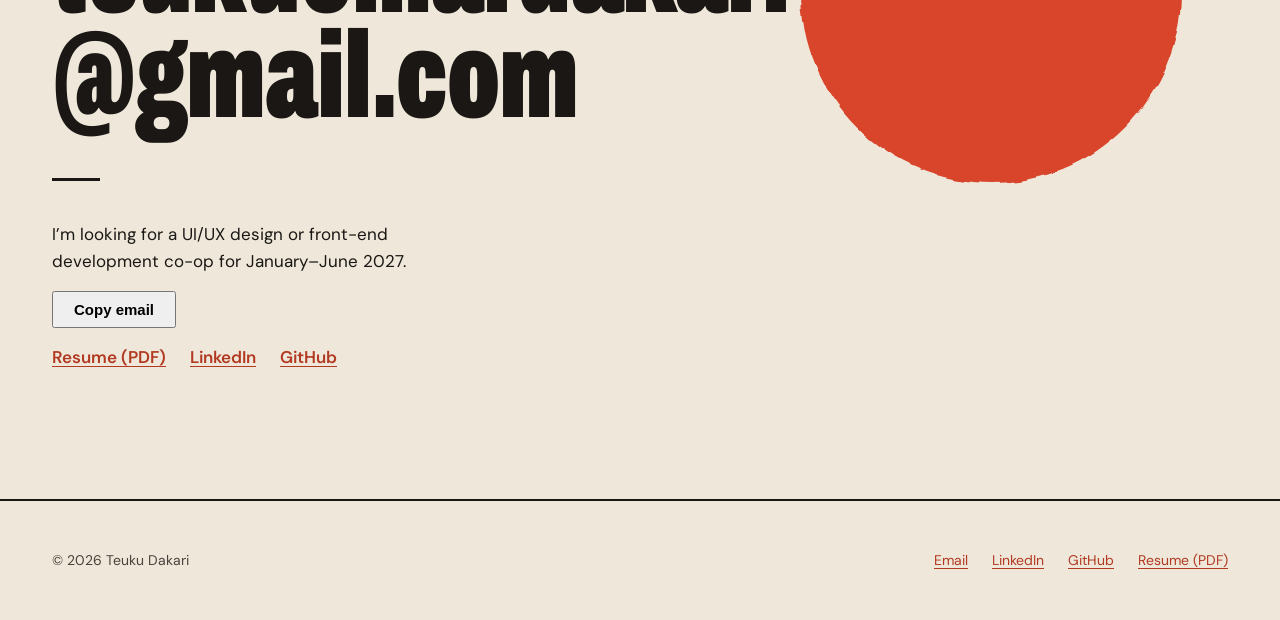
==== commit c6043f18: "Cut repeats; Deadlock-style contact tags and nameplate; FitCheck on site paper; sample data labels" ====
--- a/index.html
+++ b/index.html
@@ -23,7 +23,7 @@
   <link rel="apple-touch-icon" href="apple-touch-icon.png">
   <link rel="preconnect" href="https://fonts.googleapis.com">
   <link rel="preconnect" href="https://fonts.gstatic.com" crossorigin>
-  <link rel="stylesheet" href="https://fonts.googleapis.com/css2?family=Archivo:wdth,wght@62..125,400..900&family=DM+Sans:opsz,wght@9..40,400;9..40,500;9..40,600&display=swap">
+  <link rel="stylesheet" href="https://fonts.googleapis.com/css2?family=Archivo:wdth,wght@62..125,400..900&family=Gloock&family=DM+Sans:opsz,wght@9..40,400;9..40,500;9..40,600&display=swap">
   <link rel="preload" as="image" href="images/poster/headshot.webp" type="image/webp">
   <link rel="stylesheet" href="css/poster.css">
 </head>
@@ -69,17 +69,15 @@
 
         <div class="hero__info">
           <div class="hero__rule" aria-hidden="true"></div>
-          <h1 id="intro-title">Teuku Dakari</h1>
+          <h1 id="intro-title" class="nameplate">Teuku Dakari</h1>
           <p class="hero__statement">UI/UX designer and computer science student at Northeastern University, focused on making technology easier for everyone to use.</p>
           <p class="hero__availability">Available for co-op, January–June 2027</p>
-          <div class="hero__contact">
-            <a class="ink-btn" href="assets/resume.pdf">Resume</a>
-            <div class="email-line">
-              <a href="mailto:teukuomardakari@gmail.com">teukuomardakari@gmail.com</a>
-              <button class="copy-btn" type="button" data-copy="teukuomardakari@gmail.com" hidden>Copy</button>
-            </div>
-            <p class="hero__links"><a href="https://www.linkedin.com/in/dakarit">LinkedIn</a><a href="https://github.com/dakarit">GitHub</a></p>
-          </div>
+          <ul class="tags-dl" aria-label="Contact">
+            <li><a class="dtag dtag--primary" href="assets/resume.pdf"><span class="dtag__box" aria-hidden="true"></span><span class="dtag__text">Resume</span></a></li>
+            <li><a class="dtag" href="mailto:teukuomardakari@gmail.com"><span class="dtag__box" aria-hidden="true"></span><span class="dtag__text">Email</span></a></li>
+            <li><a class="dtag" href="https://www.linkedin.com/in/dakarit"><span class="dtag__box" aria-hidden="true"></span><span class="dtag__text">LinkedIn</span></a></li>
+            <li><a class="dtag" href="https://github.com/dakarit"><span class="dtag__box" aria-hidden="true"></span><span class="dtag__text">GitHub</span></a></li>
+          </ul>
         </div>
 
         <p class="hero__credit" aria-hidden="true">Portfolio 2026, dakari.dev</p>
@@ -91,7 +89,6 @@
       <div class="wrap">
         <div class="section__head">
           <h2 id="work-title">Selected work</h2>
-          <p class="section__count">Three projects</p>
         </div>
 
         <ul class="work-list">
--- a/css/poster.css
+++ b/css/poster.css
@@ -306,60 +306,100 @@
   background: var(--vermilion);
 }
 
-/* Contact row in the hero */
-.hero__contact {
-  display: grid;
-  justify-items: start;
-  gap: var(--s2);
-  margin-top: var(--s4);
-  padding-top: var(--s3);
-  border-top: 1px solid var(--rule);
-}
-
-.ink-btn {
-  display: inline-block;
-  padding: 10px 26px;
-  border-radius: 999px;
-  background: var(--ink);
-  color: var(--paper);
-  font-weight: 600;
-  font-size: 15px;
-  text-decoration: none;
-  transition: background-color 200ms ease;
-}
-
-.ink-btn:hover {
-  background: var(--vermilion-text);
-  color: #fff;
-}
-
-.email-line {
+/* Your name, set like a character-select title: a sharp display serif with one clean slice */
+.hero__info .nameplate {
+  position: relative;
+  font-family: "Gloock", Georgia, serif;
+  font-weight: 400;
+  font-stretch: 100%;
+  font-size: 54px;
+  line-height: 1;
+  letter-spacing: -0.01em;
+}
+
+/* The cut: one clean diagonal slash through the letters, like a character-select title */
+.nameplate::after {
+  content: "";
+  position: absolute;
+  left: -3%;
+  right: -3%;
+  top: 74%;
+  height: 3px;
+  background: var(--paper);
+  rotate: -3.5deg;
+  pointer-events: none;
+}
+
+/* Contact tags, after Deadlock's character tags: the box moves, the word stays put */
+.tags-dl {
   display: flex;
   flex-wrap: wrap;
-  align-items: center;
-  gap: 10px;
+  gap: 14px 10px;
+  margin-top: var(--s4);
+  padding: 0;
+  list-style: none;
+}
+
+.dtag {
+  position: relative;
+  display: inline-block;
+  padding: 7px 15px 6px;
+  color: var(--paper);
+  font-family: var(--font-display);
+  font-weight: 800;
+  font-stretch: 100%;
   font-size: 15px;
-}
-
-.copy-btn {
-  padding: 3px 12px;
-  border: 1px solid var(--ink);
-  border-radius: 999px;
-  background: transparent;
-  color: var(--ink);
-  font: 500 13px/1.4 var(--font-body);
-  cursor: pointer;
-}
-
-.copy-btn:hover {
+  letter-spacing: 0.03em;
+  text-transform: uppercase;
+  text-decoration: none;
+}
+
+.dtag__box {
+  position: absolute;
+  inset: 0;
   background: var(--ink);
+  rotate: var(--r, 0deg);
+  transition: background-color 200ms ease;
+}
+
+.dtag--primary .dtag__box {
+  background: var(--vermilion-text);
+}
+
+.dtag__text {
+  position: relative;
+}
+
+.dtag:hover {
   color: var(--paper);
 }
 
-.hero__links {
-  display: flex;
-  gap: var(--s3);
-  font-size: 15px;
+.dtag:hover .dtag__box {
+  background: var(--vermilion-text);
+}
+
+.dtag--primary:hover .dtag__box {
+  background: var(--ink);
+}
+
+.tags-dl li:nth-child(1) .dtag { --r: -2deg;  --d: 1.5s; --delay: 0s; }
+.tags-dl li:nth-child(2) .dtag { --r: 1.5deg; --d: 1.8s; --delay: -0.6s; }
+.tags-dl li:nth-child(3) .dtag { --r: -1deg;  --d: 2.1s; --delay: -1.1s; }
+.tags-dl li:nth-child(4) .dtag { --r: 2.5deg; --d: 1.65s; --delay: -0.3s; }
+
+/* Four poses, snapped like stop-motion: neutral, up, neutral, down */
+@media (prefers-reduced-motion: no-preference) {
+  .dtag__box {
+    animation: tag-bob var(--d) steps(1, end) var(--delay) infinite;
+  }
+}
+
+@keyframes tag-bob {
+  0%   { transform: translateY(0); }
+  25%  { transform: translateY(-3px) rotate(-1.5deg); }
+  50%  { transform: translateY(0); }
+  75%  { transform: translateY(3px) rotate(1.5deg); }
+  100% { transform: translateY(0); }
 }
 
 /* Tiny printer's credit on the edge of the poster */
@@ -694,68 +734,50 @@
   bottom: 9%;
 }
 
-/* FitCheck: a lookbook collage */
+/* FitCheck: a polished lookbook cover in FitCheck's own blue */
 .poster--fitcheck {
-  background: #EFE8DA;
+  background: #FAFAFB;
 }
 
 .poster--fitcheck .poster__shape {
-  top: 8%;
-  left: 16%;
-  width: 56%;
-  height: 58%;
-  background: #E8B62C;
-}
-
-.poster__block {
-  position: absolute;
+  top: 6%;
+  left: 6%;
   right: 6%;
-  top: 46%;
-  width: 34%;
-  height: 26%;
-  background: var(--vermilion);
-  filter: url(#rough);
-}
-
-.poster__block--blue {
-  left: 16%;
-  right: auto;
-  top: auto;
-  bottom: 10%;
-  width: 15%;
-  height: auto;
-  aspect-ratio: 1;
+  bottom: 6%;
+  border-radius: 6cqw;
   background: #2A4FFF;
+  overflow: hidden;
+  filter: none;
+}
+
+.poster--fitcheck .poster__block,
+.poster--fitcheck .poster__barcode {
+  display: none;
 }
 
 .poster--fitcheck .poster__img {
-  width: 34%;
-  border-radius: 6cqw;
-  box-shadow: 0 14px 26px -14px rgba(26, 23, 20, 0.5);
-}
-
-.poster--fitcheck .poster__img--a { left: 22%; top: 14%; rotate: -5deg; }
-.poster--fitcheck .poster__img--b { left: 50%; top: 22%; rotate: 5deg; }
-
-.poster__barcode {
-  position: absolute;
-  right: 6%;
-  top: 6%;
-  width: 10%;
-  height: 26%;
-  background: repeating-linear-gradient(to bottom, var(--ink) 0 2px, transparent 2px 4px, var(--ink) 4px 5px, transparent 5px 8px);
-}
+  width: 30%;
+  border-radius: 4cqw 4cqw 0 0;
+  box-shadow: 0 14px 26px -14px rgba(11, 19, 48, 0.5);
+}
+
+.poster--fitcheck .poster__img {
+  width: 32%;
+}
+
+.poster--fitcheck .poster__img--a { left: 26%; bottom: 6%; }
+.poster--fitcheck .poster__img--b { left: 61%; bottom: 6%; margin-bottom: 7%; }
 
 .poster__sticker {
   position: absolute;
-  right: 8%;
-  bottom: 18%;
+  right: 4%;
+  top: 2%;
   display: grid;
   place-items: center;
   width: 22%;
   aspect-ratio: 1;
   border-radius: 50%;
-  background: var(--ink);
+  background: var(--vermilion);
   color: #fff;
   font-family: var(--font-display);
   font-weight: 900;
@@ -763,20 +785,22 @@
   font-size: 4.4cqw;
   line-height: 0.95;
   text-align: center;
-  rotate: 12deg;
+  outline: 1.5px solid rgba(255, 255, 255, 0.75);
+  outline-offset: -1.6cqw;
 }
 
 .poster--fitcheck .poster__title {
-  left: 5%;
-  bottom: 5%;
+  left: 9%;
+  top: 9%;
+  color: #fff;
 }
 
 .poster--fitcheck .poster__meta {
   display: none;
 }
 
-.project:hover .poster__img--a { transform: translateY(-2%) rotate(-1deg); }
-.project:hover .poster__img--b { transform: translateY(-2%) rotate(1deg); }
+.project:hover .poster__img--a,
+.project:hover .poster__img--b { transform: translateY(-3%); }
 
 /* Project info, styled after each case study */
 .project--clinic .project__info h3 {
@@ -792,7 +816,8 @@
 .project--oakland .project__info::before {
   content: "";
   display: block;
-  height: 16px;
+  /* Exactly two rows of 9px dots inside the 1.5px rules, so no row gets cut */
+  height: 21px;
   margin-bottom: var(--s3);
   border-block: 1.5px solid #1B7A4A;
   background: radial-gradient(#1B7A4A 1.6px, transparent 1.9px) 0 0 / 9px 9px;
@@ -805,10 +830,10 @@
 .project--fitcheck .project__info h3 {
   display: inline-block;
   padding: 10px 18px;
-  background: var(--ink);
-  outline: 1px dashed rgba(238, 231, 218, 0.7);
+  border-radius: 12px;
+  background: #0B1330;
+  outline: 1px dashed rgba(255, 255, 255, 0.45);
   outline-offset: -6px;
-  rotate: -1deg;
 }
 
 .project--fitcheck .project__info h3 a {
@@ -816,7 +841,7 @@
 }
 
 .project--fitcheck .project__info h3 a:hover {
-  color: #E8B62C;
+  color: #AFC0FF;
 }
 
 /* About
@@ -853,21 +878,18 @@
 
 .contact__wrap {
   display: grid;
-  grid-template-columns: auto minmax(0, 1fr);
-  gap: var(--s6);
-  align-items: end;
+  gap: var(--s4);
 }
 
 .contact__word {
+  padding-bottom: var(--s3);
+  border-bottom: 2px solid var(--ink);
   font-family: var(--font-display);
   font-weight: 900;
-  font-stretch: 62%;
-  font-size: clamp(110px, 13vw, 190px);
-  line-height: 0.78;
+  font-stretch: 75%;
+  font-size: clamp(48px, 6vw, 80px);
+  line-height: 0.9;
   letter-spacing: -0.01em;
-  text-transform: uppercase;
-  writing-mode: vertical-rl;
-  transform: rotate(180deg);
 }
 
 .contact__body {
@@ -1013,16 +1035,6 @@
     white-space: nowrap;
   }
 
-  .contact__wrap {
-    grid-template-columns: minmax(0, 1fr);
-  }
-
-  .contact__word {
-    writing-mode: horizontal-tb;
-    transform: none;
-    font-size: 28vw;
-  }
-
   .contact__email {
     padding-top: var(--s4);
     font-size: 15vw;
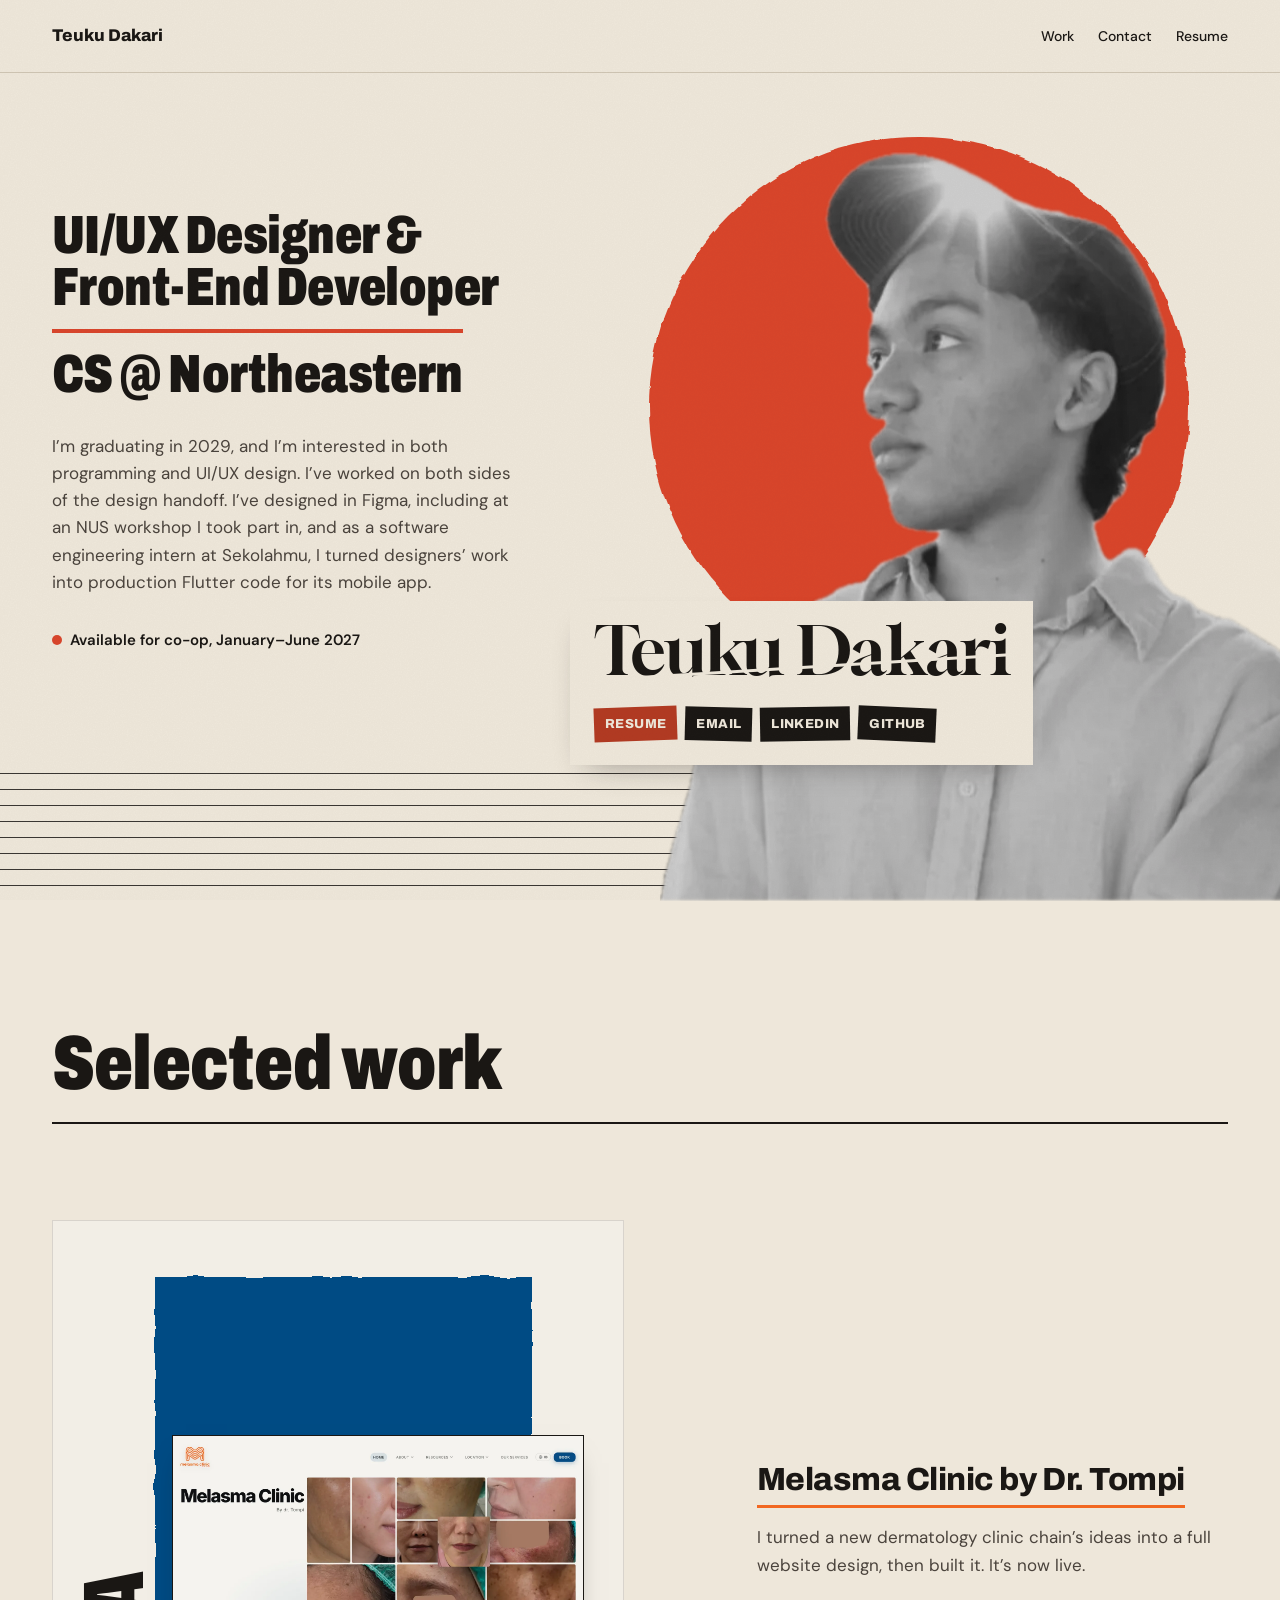
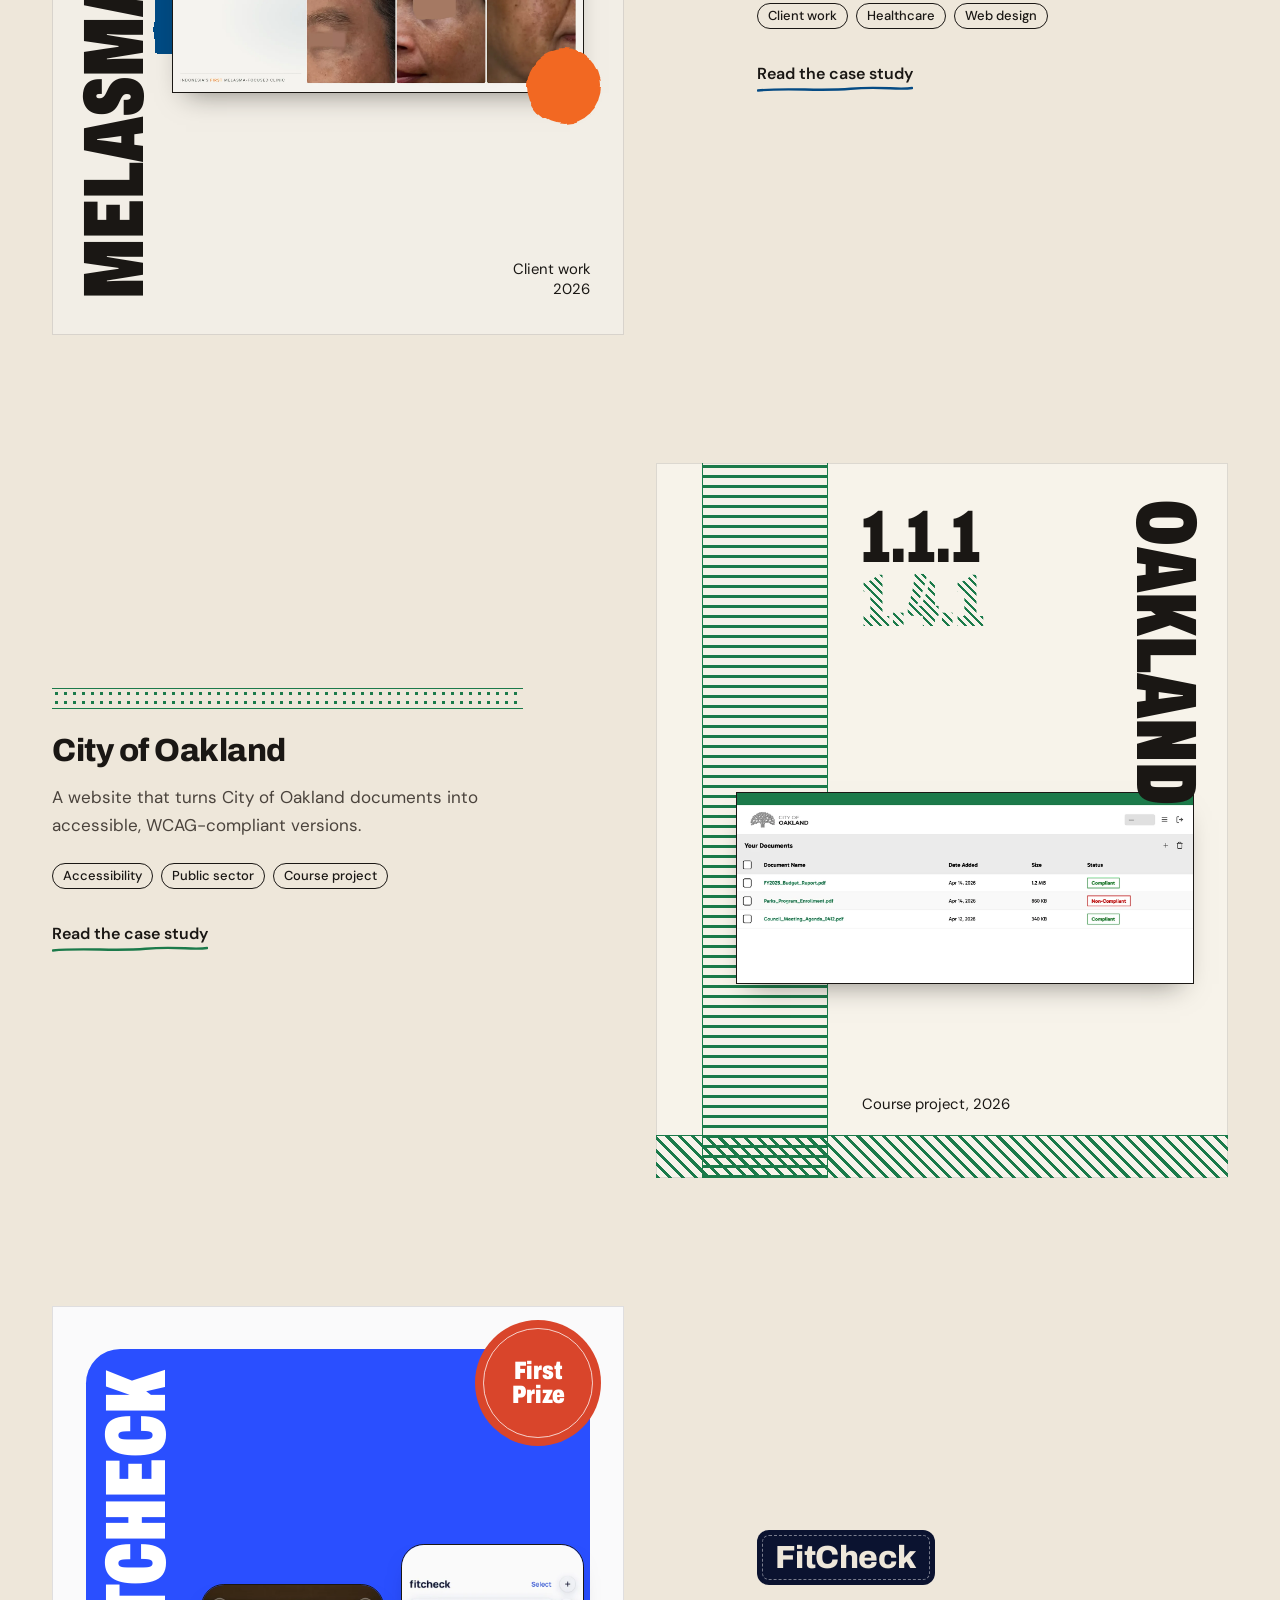
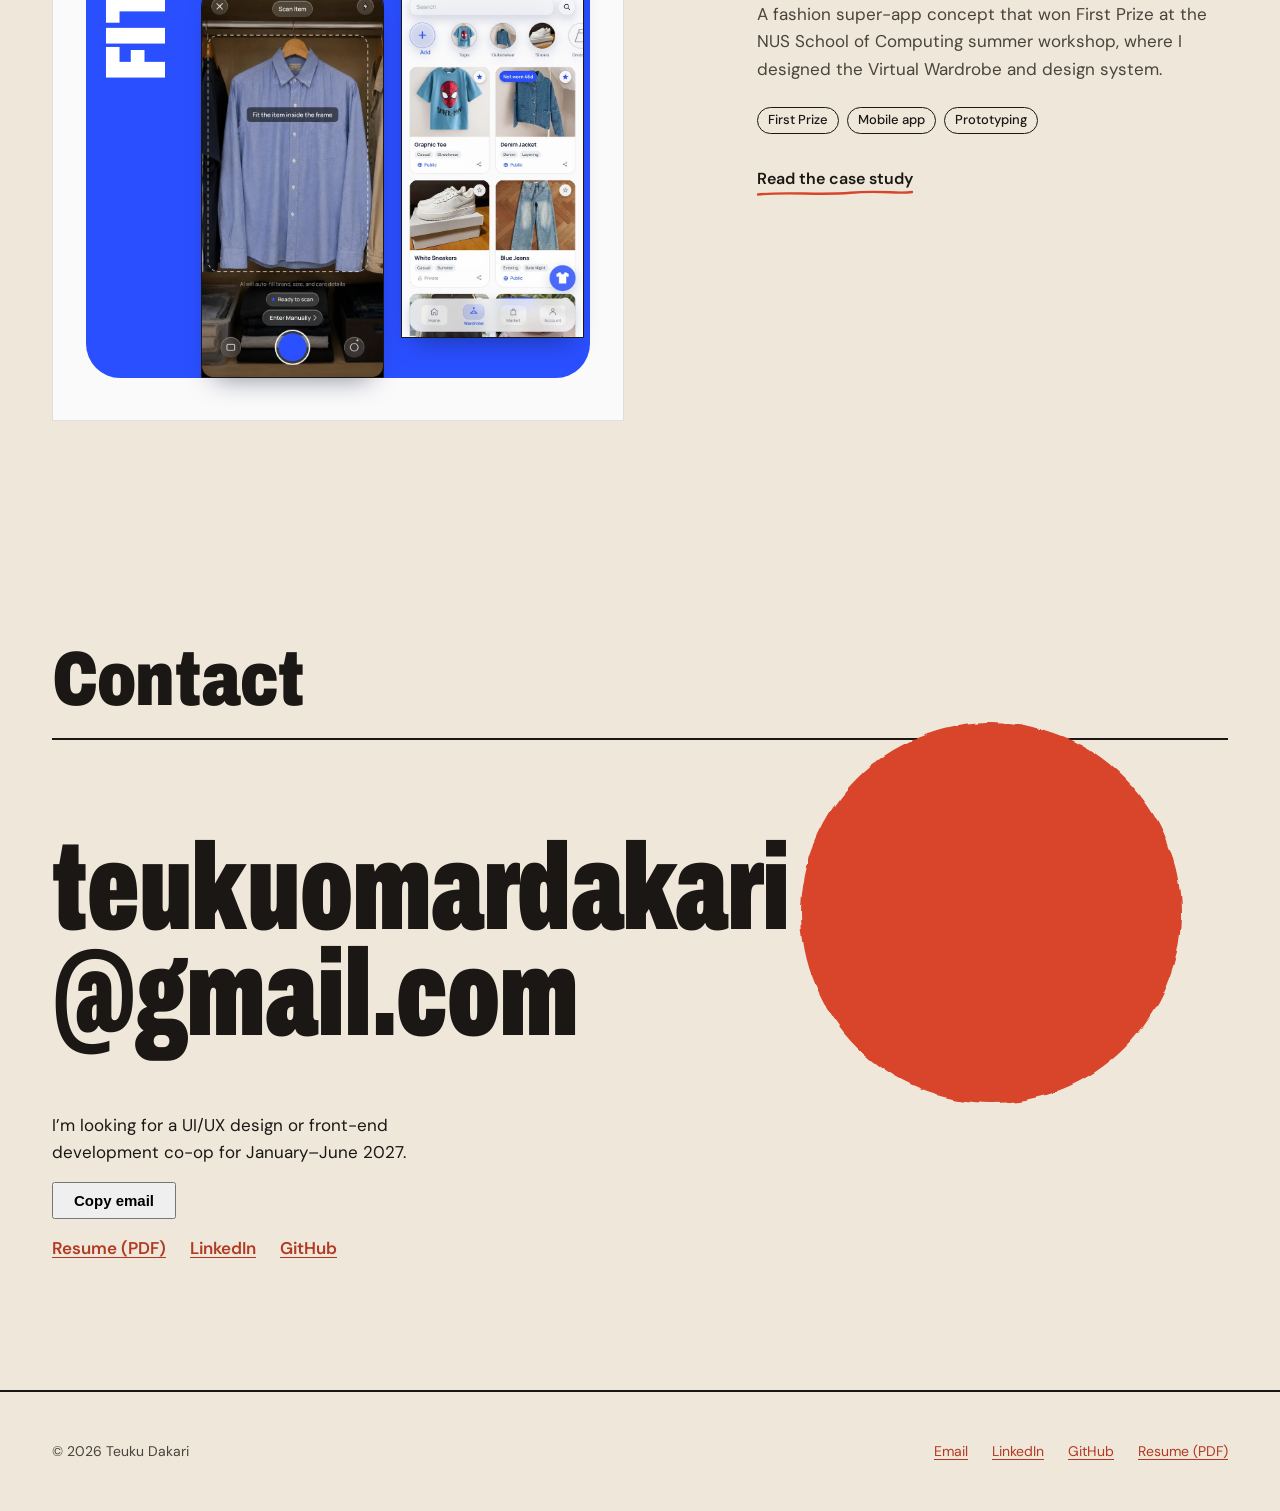
==== commit 32274bac: "Character-select hero: About folded into hero, headline, plate over portrait" ====
--- a/index.html
+++ b/index.html
@@ -45,7 +45,6 @@
       <nav class="site-nav" aria-label="Main">
         <ul>
           <li><a href="#work">Work</a></li>
-          <li><a href="#about">About</a></li>
           <li><a href="#contact">Contact</a></li>
           <li><a href="assets/resume.pdf">Resume</a></li>
         </ul>
@@ -59,29 +58,27 @@
     <!-- Hero: a poster of me -->
     <section class="hero" aria-labelledby="intro-title">
       <div class="wrap">
-        <p class="hero__name" aria-hidden="true">DAKARI</p>
-
         <div class="hero__art">
           <div class="hero__circle" aria-hidden="true"></div>
           <img class="hero__photo" src="images/poster/headshot.webp" alt="Portrait of Teuku Dakari in a cap and light shirt, looking to the side" width="643" height="715" fetchpriority="high">
-          <div class="hero__steps" aria-hidden="true"></div>
-        </div>
-
-        <div class="hero__info">
-          <div class="hero__rule" aria-hidden="true"></div>
-          <h1 id="intro-title" class="nameplate">Teuku Dakari</h1>
-          <p class="hero__statement">UI/UX designer and computer science student at Northeastern University, focused on making technology easier for everyone to use.</p>
+          <div class="hero__plate">
+            <h1 id="intro-title" class="nameplate">Teuku Dakari</h1>
+            <ul class="tags-dl" aria-label="Contact">
+              <li><a class="dtag dtag--primary" href="assets/resume.pdf"><span class="dtag__box" aria-hidden="true"></span><span class="dtag__text">Resume</span></a></li>
+              <li><a class="dtag" href="mailto:teukuomardakari@gmail.com"><span class="dtag__box" aria-hidden="true"></span><span class="dtag__text">Email</span></a></li>
+              <li><a class="dtag" href="https://www.linkedin.com/in/dakarit"><span class="dtag__box" aria-hidden="true"></span><span class="dtag__text">LinkedIn</span></a></li>
+              <li><a class="dtag" href="https://github.com/dakarit"><span class="dtag__box" aria-hidden="true"></span><span class="dtag__text">GitHub</span></a></li>
+            </ul>
+          </div>
+        </div>
+
+        <div class="hero__text">
+          <p class="hero__lead">UI/UX Designer &amp; <span class="nowrap">Front-End Developer</span> <span class="visually-hidden">|</span> <span class="hero__school">CS @ Northeastern</span></p>
+          <p class="hero__about">I’m graduating in 2029, and I’m interested in both programming and UI/UX design. I’ve worked on both sides of the design handoff. I’ve designed in Figma, including at an NUS workshop I took part in, and as a software engineering intern at Sekolahmu, I turned designers’ work into production Flutter code for its mobile app.</p>
           <p class="hero__availability">Available for co-op, January–June 2027</p>
-          <ul class="tags-dl" aria-label="Contact">
-            <li><a class="dtag dtag--primary" href="assets/resume.pdf"><span class="dtag__box" aria-hidden="true"></span><span class="dtag__text">Resume</span></a></li>
-            <li><a class="dtag" href="mailto:teukuomardakari@gmail.com"><span class="dtag__box" aria-hidden="true"></span><span class="dtag__text">Email</span></a></li>
-            <li><a class="dtag" href="https://www.linkedin.com/in/dakarit"><span class="dtag__box" aria-hidden="true"></span><span class="dtag__text">LinkedIn</span></a></li>
-            <li><a class="dtag" href="https://github.com/dakarit"><span class="dtag__box" aria-hidden="true"></span><span class="dtag__text">GitHub</span></a></li>
-          </ul>
-        </div>
-
-        <p class="hero__credit" aria-hidden="true">Portfolio 2026, dakari.dev</p>
+        </div>
       </div>
+      <div class="hero__steps" aria-hidden="true"></div>
     </section>
 
     <!-- Work: each project is a poster -->
@@ -162,17 +159,6 @@
     </section>
 
     <!-- About -->
-    <section class="section" id="about" aria-labelledby="about-title">
-      <div class="wrap about">
-        <div class="section__head">
-          <h2 id="about-title">About</h2>
-        </div>
-        <div class="about__text">
-          <p>I’m a computer science student at Northeastern University, graduating in 2029, and I design interfaces that make technology easier to use. I’m interested in both programming and UI/UX design, and have experience with both.</p>
-        <p>I’ve worked on both sides of the design handoff. I’ve designed in Figma, including at an NUS workshop I took part in, and as a software engineering intern at Sekolahmu, I turned designers’ work into production Flutter code for its mobile app. I’m looking for a UI/UX design or front-end development co-op for January–June 2027.</p>
-        </div>
-      </div>
-    </section>
 
     <!-- Contact: the closing poster -->
     <section class="contact" id="contact" aria-labelledby="contact-title">
--- a/css/poster.css
+++ b/css/poster.css
@@ -184,7 +184,9 @@
   text-decoration: underline;
 }
 
-/* Hero: a poster of me
+/* Hero: a character-select composition
+   Text on the left, a big cropped portrait bleeding off the right,
+   name and tags laid low over the art.
    ========================================================================== */
 
 .hero {
@@ -194,105 +196,57 @@
 
 .hero .wrap {
   position: relative;
+  z-index: 1;
   display: grid;
-  grid-template-columns: auto minmax(0, 1fr) minmax(260px, 320px);
-  align-items: end;
-  gap: var(--s5);
-  min-height: min(820px, calc(100svh - 72px));
+  grid-template-columns: minmax(0, 5fr) minmax(0, 7fr);
+  column-gap: var(--s6);
+  min-height: min(880px, calc(100svh - 72px));
   padding-top: var(--s6);
 }
 
-/* The vertical name, set like "JUMP" */
-.hero__name {
-  align-self: stretch;
-  display: flex;
-  align-items: flex-end;
-  /* Rotated 180deg, so top padding sits visually at the bottom: stand on the rules */
-  padding-top: calc(var(--s16) + var(--s2));
+.hero__text {
+  grid-column: 1;
+  grid-row: 1;
+  align-self: center;
+  padding-bottom: calc(var(--s16) + var(--s4));
+}
+
+.hero__lead {
   font-family: var(--font-display);
   font-weight: 900;
-  font-stretch: 62%;
-  font-size: clamp(132px, min(15.5vw, 27svh), 228px);
-  line-height: 0.78;
+  font-stretch: 75%;
+  font-size: clamp(40px, 4.2vw, 64px);
+  line-height: 0.96;
   letter-spacing: -0.01em;
-  color: var(--ink);
-  writing-mode: vertical-rl;
-  transform: rotate(180deg);
-  user-select: none;
-}
-
-.hero__art {
-  position: relative;
-  align-self: stretch;
-  min-height: 560px;
-}
-
-.hero__circle {
-  position: absolute;
-  left: 50%;
-  top: 12%;
-  width: min(440px, 82%);
-  aspect-ratio: 1;
-  translate: -50% 0;
-  border-radius: 50%;
-  background: var(--vermilion);
-  filter: url(#rough);
-}
-
-.hero__photo {
-  position: absolute;
-  left: 50%;
-  bottom: var(--s16);
-  width: min(470px, 92%);
-  translate: -44% 0;
-  z-index: 1;
-}
-
-/* Stacked rules the figure stands on, like "One step at a time" */
-.hero__steps {
-  position: absolute;
-  left: -50vw;
-  right: -50vw;
-  bottom: 0;
-  height: var(--s16);
-  background: repeating-linear-gradient(to bottom, var(--ink) 0 1.5px, transparent 1.5px 16px);
-  opacity: 0.85;
-}
-
-.hero__info {
-  position: relative;
-  z-index: 1;
-  padding-bottom: calc(var(--s16) + var(--s5));
-}
-
-.hero__rule {
-  width: var(--s6);
-  height: 3px;
-  margin-bottom: var(--s3);
-  background: var(--ink);
-}
-
-.hero__info h1 {
-  font-family: var(--font-display);
-  font-weight: 800;
-  font-stretch: 100%;
-  font-size: 40px;
-  line-height: 1.05;
-  letter-spacing: -0.02em;
-}
-
-.hero__statement {
+  text-wrap: balance;
+}
+
+.nowrap {
+  white-space: nowrap;
+}
+
+/* The second half of the headline sits on its own line, under a short vermilion rule */
+.hero__school {
+  display: block;
+  width: fit-content;
   margin-top: var(--s2);
+  padding-top: var(--s2);
+  border-top: 4px solid var(--vermilion);
+}
+
+.hero__about {
+  max-width: 30em;
+  margin-top: var(--s4);
   color: var(--ink-soft);
-  font-size: 18px;
-  line-height: 1.5;
+  font-size: 17px;
+  line-height: 1.6;
 }
 
 .hero__availability {
   display: flex;
   align-items: center;
   gap: var(--s1);
-  margin-top: var(--s3);
+  margin-top: var(--s4);
   font-weight: 600;
   font-size: 15px;
 }
@@ -306,13 +260,64 @@
   background: var(--vermilion);
 }
 
+.hero__art {
+  grid-column: 2;
+  grid-row: 1;
+  position: relative;
+  min-height: 640px;
+}
+
+.hero__circle {
+  position: absolute;
+  right: 6%;
+  top: 2%;
+  width: min(580px, 82%);
+  aspect-ratio: 1;
+  border-radius: 50%;
+  background: var(--vermilion);
+  filter: url(#rough);
+}
+
+/* Big and cropped: bleeds off the right edge and down into the rules */
+.hero__photo {
+  position: absolute;
+  right: -16%;
+  bottom: 0;
+  height: 96%;
+  width: auto;
+  max-width: none;
+  z-index: 1;
+}
+
+/* Name and tags sit low over the art, on a paper backing so they stay legible */
+.hero__plate {
+  position: absolute;
+  left: 0;
+  bottom: calc(var(--s16) + var(--s1));
+  z-index: 2;
+  padding: var(--s2) var(--s3) var(--s3);
+  background: var(--paper);
+  box-shadow: 0 14px 30px -18px rgba(26, 23, 20, 0.45);
+}
+
+/* Stacked rules along the bottom, like "One step at a time" */
+.hero__steps {
+  position: absolute;
+  left: 0;
+  right: 0;
+  bottom: 0;
+  height: var(--s16);
+  background: repeating-linear-gradient(to bottom, var(--ink) 0 1.5px, transparent 1.5px 16px);
+  opacity: 0.85;
+}
+
 /* Your name, set like a character-select title: a sharp display serif with one clean slice */
-.hero__info .nameplate {
+.nameplate {
   position: relative;
   font-family: "Gloock", Georgia, serif;
   font-weight: 400;
   font-stretch: 100%;
-  font-size: 54px;
+  font-size: clamp(48px, 5.2vw, 80px);
   line-height: 1;
   letter-spacing: -0.01em;
 }
@@ -333,9 +338,9 @@
 /* Contact tags, after Deadlock's character tags: the box moves, the word stays put */
 .tags-dl {
   display: flex;
-  flex-wrap: wrap;
-  gap: 14px 10px;
-  margin-top: var(--s4);
+  flex-wrap: nowrap;
+  gap: 8px;
+  margin-top: var(--s3);
   padding: 0;
   list-style: none;
 }
@@ -343,12 +348,13 @@
 .dtag {
   position: relative;
   display: inline-block;
-  padding: 7px 15px 6px;
+  padding: 7px 11px 6px;
+  white-space: nowrap;
   color: var(--paper);
   font-family: var(--font-display);
   font-weight: 800;
   font-stretch: 100%;
-  font-size: 15px;
+  font-size: 13px;
   letter-spacing: 0.03em;
   text-transform: uppercase;
   text-decoration: none;
@@ -382,15 +388,16 @@
   background: var(--ink);
 }
 
-.tags-dl li:nth-child(1) .dtag { --r: -2deg;  --d: 1.5s; --delay: 0s; }
-.tags-dl li:nth-child(2) .dtag { --r: 1.5deg; --d: 1.8s; --delay: -0.6s; }
-.tags-dl li:nth-child(3) .dtag { --r: -1deg;  --d: 2.1s; --delay: -1.1s; }
-.tags-dl li:nth-child(4) .dtag { --r: 2.5deg; --d: 1.65s; --delay: -0.3s; }
+.tags-dl li:nth-child(1) .dtag { --r: -2deg; }
+.tags-dl li:nth-child(2) .dtag { --r: 1.5deg; }
+.tags-dl li:nth-child(3) .dtag { --r: -1deg; }
+.tags-dl li:nth-child(4) .dtag { --r: 2.5deg; }
 
 /* Four poses, snapped like stop-motion: neutral, up, neutral, down */
 @media (prefers-reduced-motion: no-preference) {
   .dtag__box {
-    animation: tag-bob var(--d) steps(1, end) var(--delay) infinite;
+    /* All four together, one pose every 0.5s */
+    animation: tag-bob 2s steps(1, end) infinite;
   }
 }
 
@@ -402,32 +409,21 @@
   100% { transform: translateY(0); }
 }
 
-/* Tiny printer's credit on the edge of the poster */
-.hero__credit {
-  position: absolute;
-  right: var(--s4);
-  top: var(--s6);
-  font-size: 12px;
-  letter-spacing: 0.04em;
-  color: var(--ink-soft);
-  writing-mode: vertical-rl;
-}
-
 /* One authored moment: the poster assembles like a screen print */
 @media (prefers-reduced-motion: no-preference) {
   .hero__circle {
     animation: print-circle 900ms var(--ease-out) 100ms both;
   }
 
-  .hero__name {
-    animation: print-name 1000ms var(--ease-out) 250ms both;
-  }
-
   .hero__photo {
-    animation: print-photo 900ms var(--ease-out) 550ms both;
-  }
-
-  .hero__info,
+    animation: print-photo 900ms var(--ease-out) 350ms both;
+  }
+
+  .hero__plate {
+    animation: print-photo 800ms var(--ease-out) 650ms both;
+  }
+
+  .hero__text,
   .hero__steps {
     animation: print-fade 700ms var(--ease-out) 800ms both;
   }
@@ -844,30 +840,6 @@
   color: #AFC0FF;
 }
 
-/* About
-   ========================================================================== */
-
-.about {
-  display: grid;
-  grid-template-columns: repeat(12, minmax(0, 1fr));
-  gap: var(--s4);
-}
-
-.about .section__head {
-  grid-column: 1 / -1;
-  margin-bottom: var(--s4);
-}
-
-.about__text {
-  grid-column: 5 / span 7;
-  max-width: 36em;
-  font-size: 18px;
-}
-
-.about__text p + p {
-  margin-top: var(--s2);
-}
-
 /* Contact: the closing poster
    ========================================================================== */
 
@@ -985,20 +957,54 @@
 /* Responsive
    ========================================================================== */
 
+@media (max-width: 900px) {
+  .hero .wrap {
+    grid-template-columns: minmax(0, 1fr);
+    min-height: 0;
+    row-gap: var(--s5);
+  }
+
+  .hero__art {
+    grid-column: 1;
+    min-height: 600px;
+  }
+
+  .hero__text {
+    grid-column: 1;
+    grid-row: 2;
+    padding-bottom: calc(var(--s16) + var(--s5));
+  }
+
+  .hero__photo {
+    right: -6%;
+  }
+
+  /* Stacked: the rules move up under the portrait so it still stands on them */
+  .hero__steps {
+    display: none;
+  }
+
+  .hero__art::after {
+    content: "";
+    position: absolute;
+    left: -50vw;
+    right: -50vw;
+    bottom: 0;
+    height: var(--s12);
+    background: repeating-linear-gradient(to bottom, var(--ink) 0 1.5px, transparent 1.5px 16px);
+    opacity: 0.85;
+  }
+
+  .hero__text {
+    padding-bottom: var(--s4);
+  }
+
+  .hero__plate {
+    bottom: calc(var(--s12) - var(--s2));
+  }
+}
+
 @media (max-width: 960px) {
-  .hero .wrap {
-    grid-template-columns: auto minmax(0, 1fr);
-  }
-
-  .hero__info {
-    grid-column: 1 / -1;
-    padding-bottom: var(--s8);
-  }
-
-  .hero__art {
-    min-height: 520px;
-  }
-
   .project,
   .project:nth-child(even) {
     grid-template-columns: 1fr;
@@ -1016,9 +1022,6 @@
     max-width: 560px;
   }
 
-  .about__text {
-    grid-column: 1 / -1;
-  }
 }
 
 @media (max-width: 600px) {
@@ -1045,49 +1048,39 @@
   }
 
   .hero .wrap {
-    grid-template-columns: 1fr;
-    gap: 0;
-    min-height: 0;
-    padding-top: var(--s4);
-  }
-
-  /* On phones the name runs across the top instead of up the side */
-  .hero__name {
-    writing-mode: horizontal-tb;
-    transform: none;
-    padding-top: 0;
-    font-size: 30vw;
-    line-height: 0.82;
+    padding-top: var(--s3);
   }
 
   .hero__art {
-    min-height: 380px;
+    min-height: 470px;
   }
 
   .hero__circle {
-    top: 6%;
-    width: 78%;
+    top: 4%;
+    right: 2%;
+    width: 84%;
   }
 
   .hero__photo {
-    width: 86%;
-    bottom: var(--s8);
-  }
-
-  .hero__steps {
+    right: -14%;
+    height: 92%;
+  }
+
+  .hero__plate {
+    bottom: calc(var(--s8) - var(--s2));
+    padding: 12px 14px 16px;
+  }
+
+  .hero__art::after {
     height: var(--s8);
   }
 
-  .hero__credit {
-    display: none;
-  }
-
-  .hero__info {
-    padding: var(--s5) 0 var(--s8);
-  }
-
-  .hero__info h1 {
-    font-size: 34px;
+  .hero__text {
+    padding-bottom: 0;
+  }
+
+  .hero__lead {
+    font-size: 36px;
   }
 
   .section {
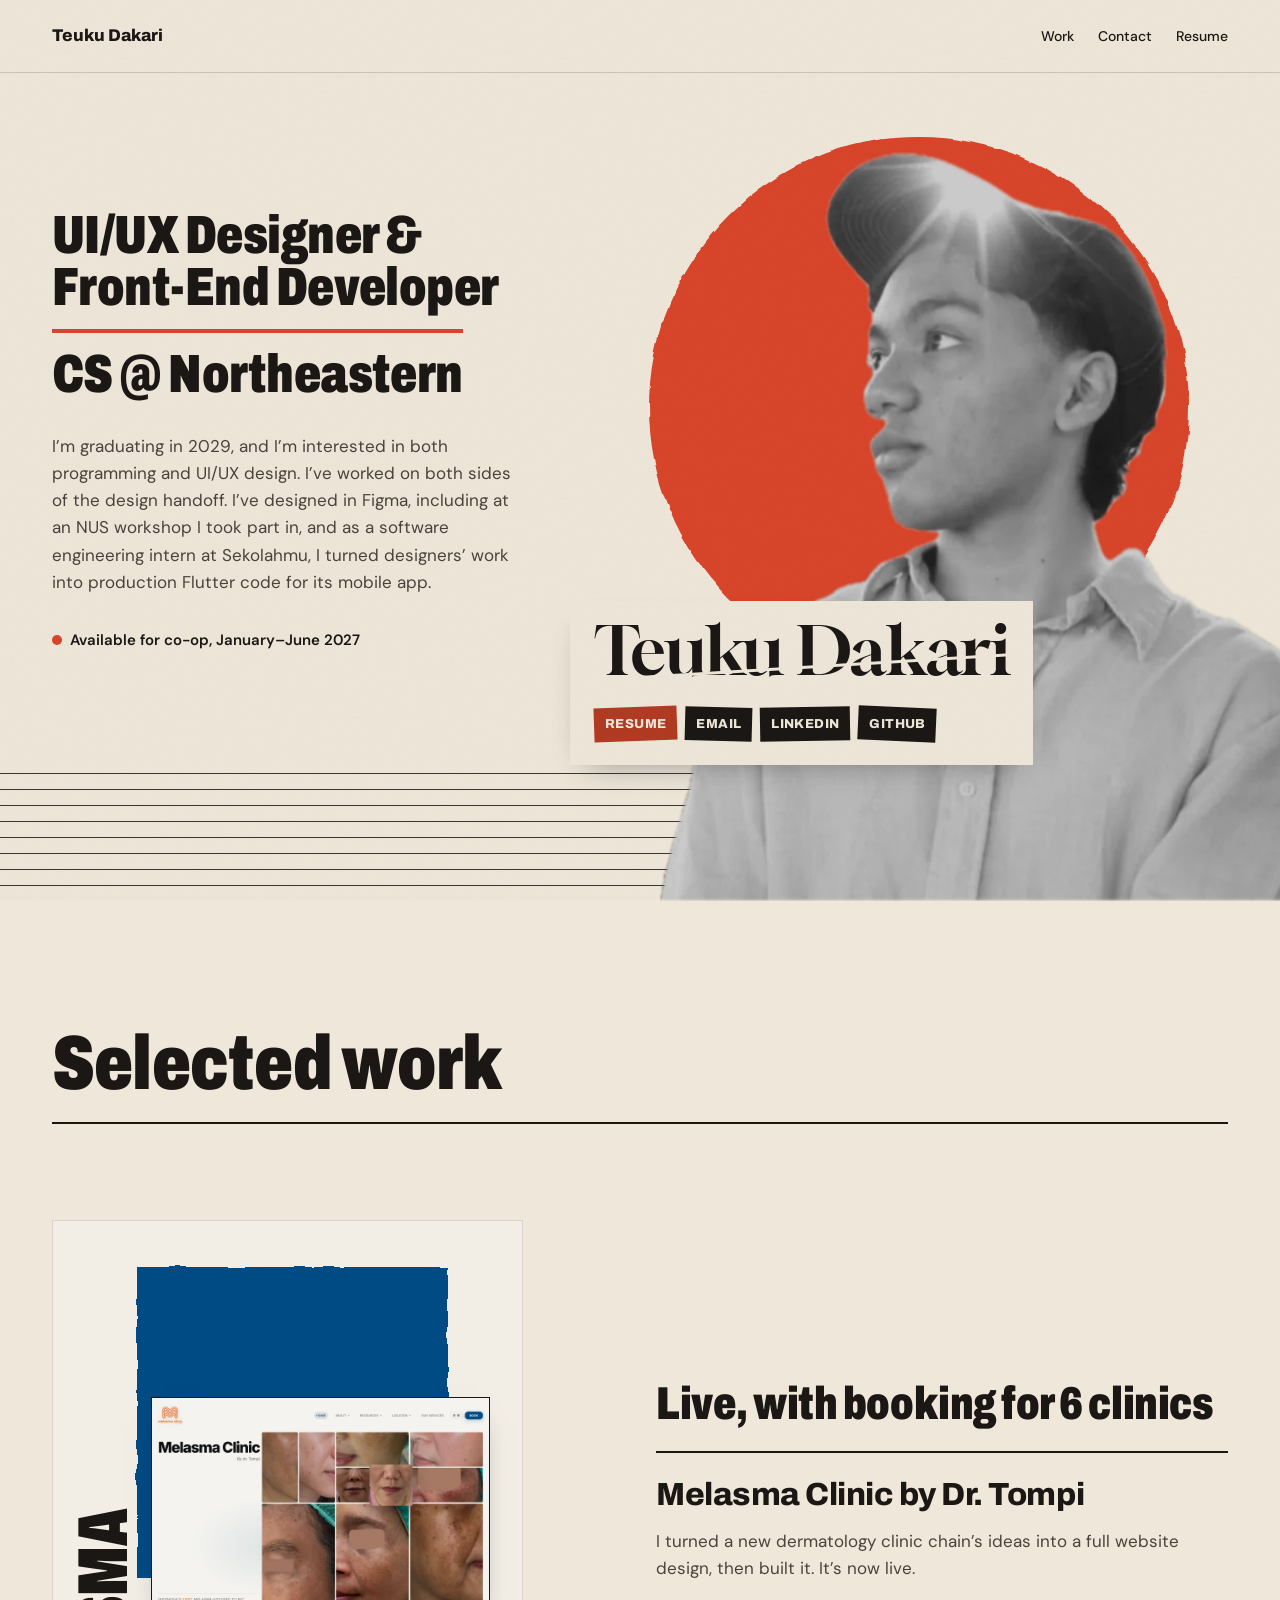
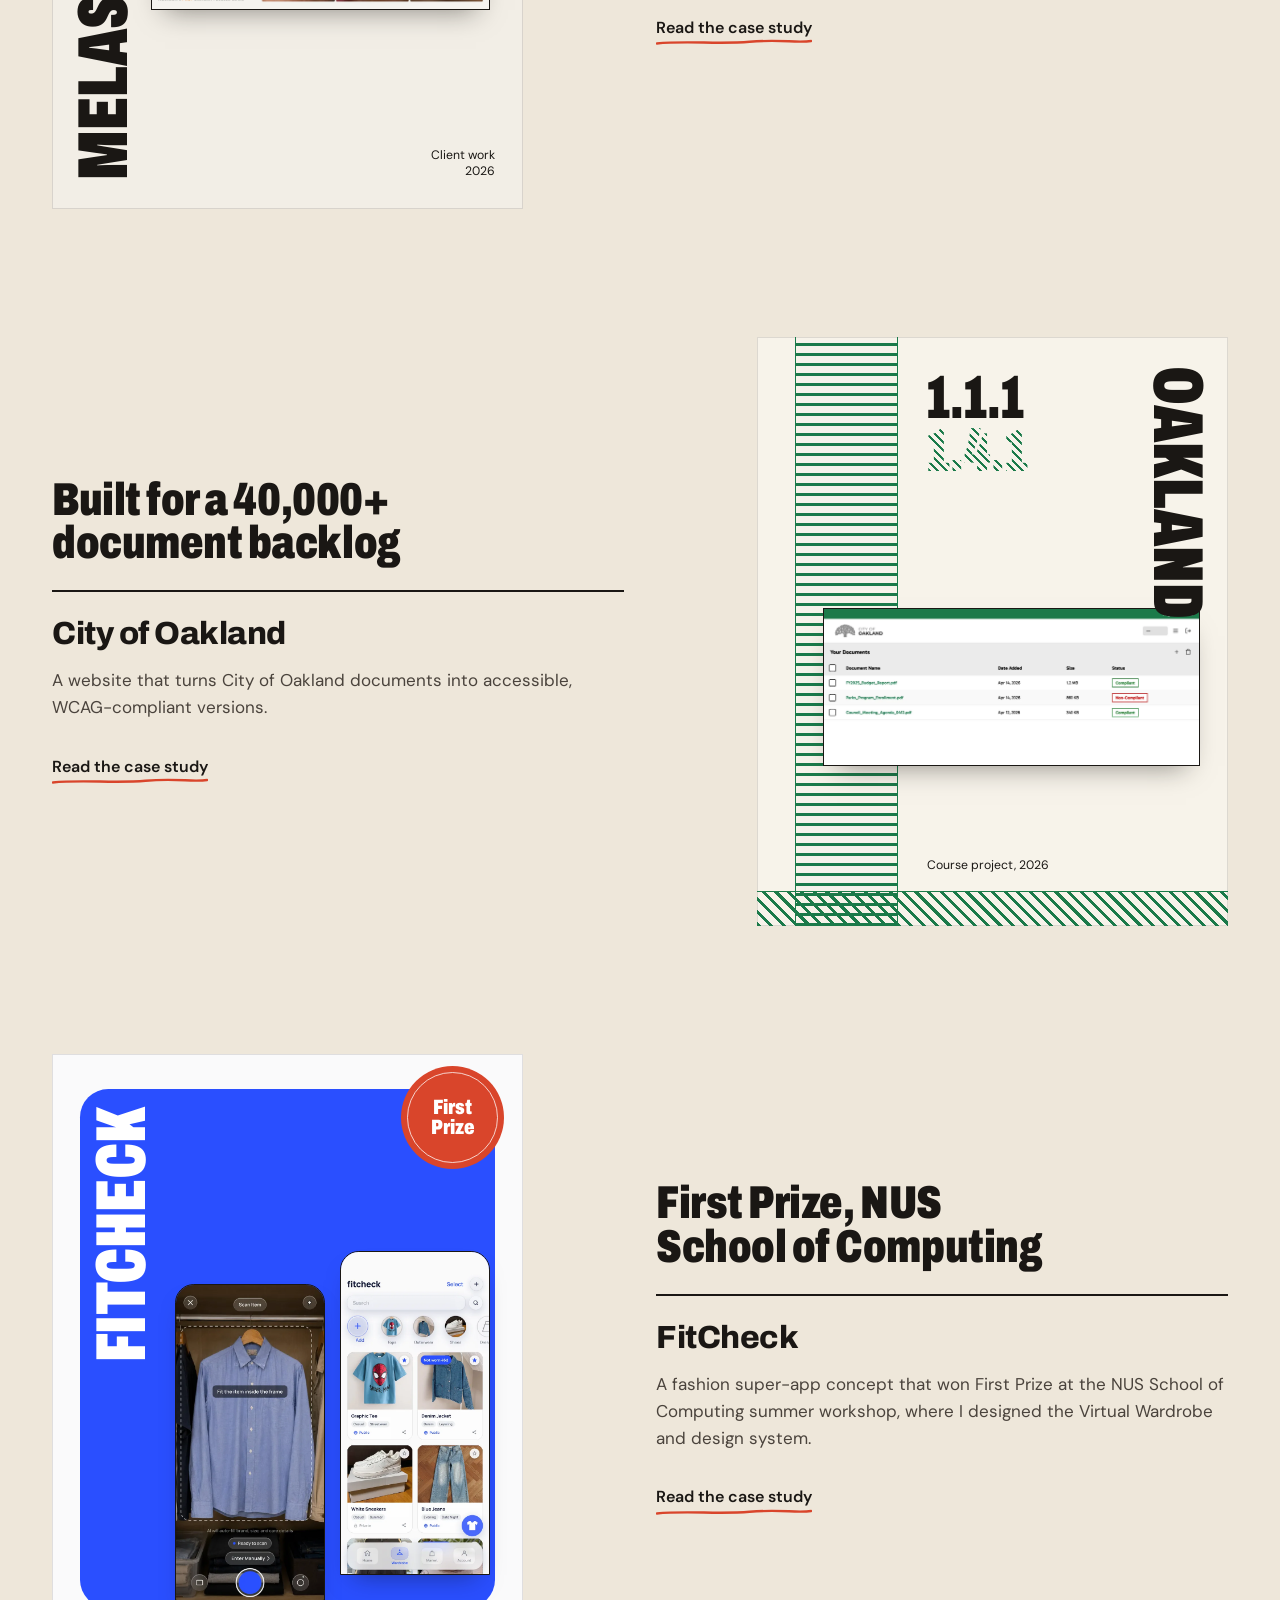
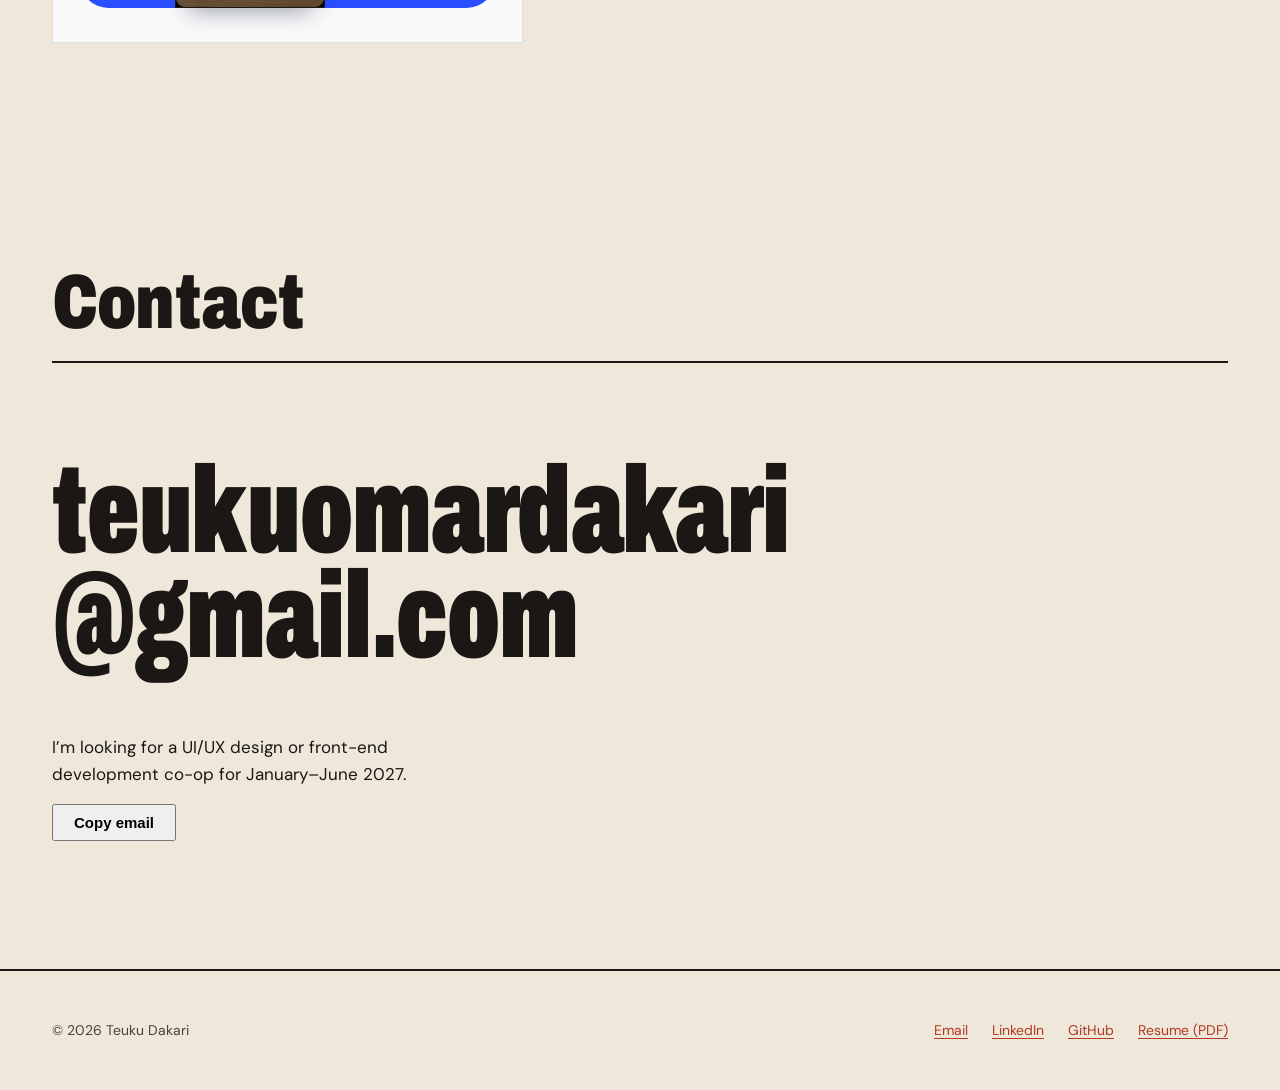
==== commit 1221e428: "Break case study rhythm, outcome facts on home, simpler contact, fewer circles" ====
--- a/index.html
+++ b/index.html
@@ -23,7 +23,8 @@
   <link rel="apple-touch-icon" href="apple-touch-icon.png">
   <link rel="preconnect" href="https://fonts.googleapis.com">
   <link rel="preconnect" href="https://fonts.gstatic.com" crossorigin>
-  <link rel="stylesheet" href="https://fonts.googleapis.com/css2?family=Archivo:wdth,wght@62..125,400..900&family=Gloock&family=DM+Sans:opsz,wght@9..40,400;9..40,500;9..40,600&display=swap">
+  <link rel="stylesheet" href="https://fonts.googleapis.com/css2?family=Gloock&text=TeukDari%20&display=swap">
+  <link rel="stylesheet" href="https://fonts.googleapis.com/css2?family=Archivo:wdth,wght@62..125,400..900&family=DM+Sans:opsz,wght@9..40,400;9..40,500;9..40,600&display=swap">
   <link rel="preload" as="image" href="images/poster/headshot.webp" type="image/webp">
   <link rel="stylesheet" href="css/poster.css">
 </head>
@@ -94,18 +95,13 @@
             <a class="poster poster--clinic" href="projects/clinic.html" tabindex="-1" aria-hidden="true">
               <span class="poster__shape"></span>
               <img class="poster__img" src="images/melasma/home-en.webp" alt="" width="1600" height="1000" loading="lazy">
-              <span class="poster__dot"></span>
               <span class="poster__title">MELASMA</span>
               <span class="poster__meta">Client work<br>2026</span>
             </a>
             <div class="project__info">
+              <p class="project__fact">Live, with booking for 6 clinics</p>
               <h3><a href="projects/clinic.html">Melasma Clinic by Dr. Tompi</a></h3>
               <p class="project__desc">I turned a new dermatology clinic chain’s ideas into a full website design, then built it. It’s now live.</p>
-              <ul class="tags" aria-label="Tags">
-                <li class="tag">Client work</li>
-                <li class="tag">Healthcare</li>
-                <li class="tag">Web design</li>
-              </ul>
               <a class="read-more" href="projects/clinic.html">Read the case study<span class="visually-hidden">: Melasma Clinic</span></a>
             </div>
           </li>
@@ -120,13 +116,9 @@
               <span class="poster__meta">Course project, 2026</span>
             </a>
             <div class="project__info">
+              <p class="project__fact">Built for a 40,000+ document backlog</p>
               <h3><a href="projects/oakland.html">City of Oakland</a></h3>
               <p class="project__desc">A website that turns City of Oakland documents into accessible, WCAG-compliant versions.</p>
-              <ul class="tags" aria-label="Tags">
-                <li class="tag">Accessibility</li>
-                <li class="tag">Public sector</li>
-                <li class="tag">Course project</li>
-              </ul>
               <a class="read-more" href="projects/oakland.html">Read the case study<span class="visually-hidden">: City of Oakland</span></a>
             </div>
           </li>
@@ -143,13 +135,9 @@
               <span class="poster__title">FITCHECK</span>
             </a>
             <div class="project__info">
+              <p class="project__fact">First Prize, NUS School of Computing</p>
               <h3><a href="projects/nus.html">FitCheck</a></h3>
               <p class="project__desc">A fashion super-app concept that won First Prize at the NUS School of Computing summer workshop, where I designed the Virtual Wardrobe and design system.</p>
-              <ul class="tags" aria-label="Tags">
-                <li class="tag">First Prize</li>
-                <li class="tag">Mobile app</li>
-                <li class="tag">Prototyping</li>
-              </ul>
               <a class="read-more" href="projects/nus.html">Read the case study<span class="visually-hidden">: FitCheck</span></a>
             </div>
           </li>
@@ -165,17 +153,11 @@
       <div class="wrap contact__wrap">
         <h2 class="contact__word" id="contact-title">Contact</h2>
         <div class="contact__body">
-          <div class="contact__shape" aria-hidden="true"></div>
           <a class="contact__email" href="mailto:teukuomardakari@gmail.com" aria-label="Email teukuomardakari@gmail.com">teukuomardakari<span>@gmail.com</span></a>
           <div class="contact__info">
             <div class="hero__rule" aria-hidden="true"></div>
             <p>I’m looking for a UI/UX design or front-end development co-op for January–June 2027.</p>
             <button class="copy-btn copy-btn--big" type="button" data-copy="teukuomardakari@gmail.com" hidden>Copy email</button>
-            <ul class="contact__links">
-              <li><a href="assets/resume.pdf">Resume (PDF)</a></li>
-              <li><a href="https://www.linkedin.com/in/dakarit">LinkedIn</a></li>
-              <li><a href="https://github.com/dakarit">GitHub</a></li>
-            </ul>
           </div>
         </div>
       </div>
--- a/css/poster.css
+++ b/css/poster.css
@@ -495,21 +495,35 @@
 }
 
 .project .poster {
+  grid-column: 1 / span 5;
+}
+
+.project__info {
+  grid-column: 7 / span 6;
+}
+
+.project:nth-child(even) .poster {
+  grid-column: 8 / span 5;
+  grid-row: 1;
+}
+
+.project:nth-child(even) .project__info {
   grid-column: 1 / span 6;
-}
-
-.project__info {
-  grid-column: 8 / span 5;
-}
-
-.project:nth-child(even) .poster {
-  grid-column: 7 / span 6;
   grid-row: 1;
 }
 
-.project:nth-child(even) .project__info {
-  grid-column: 1 / span 5;
-  grid-row: 1;
+/* One concrete outcome per project, set large */
+.project__fact {
+  margin-bottom: var(--s3);
+  padding-bottom: var(--s3);
+  border-bottom: 2px solid var(--ink);
+  font-family: var(--font-display);
+  font-weight: 900;
+  font-stretch: 75%;
+  font-size: clamp(36px, 3.6vw, 52px);
+  line-height: 0.95;
+  letter-spacing: -0.01em;
+  text-wrap: balance;
 }
 
 .project__info h3 {
@@ -536,22 +550,7 @@
   font-size: 17px;
 }
 
-.tags {
-  display: flex;
-  flex-wrap: wrap;
-  gap: var(--s1);
-  margin-top: var(--s3);
-  padding: 0;
-  list-style: none;
-}
-
-.tag {
-  padding: 2px 10px;
-  border: 1px solid var(--ink);
-  border-radius: 999px;
-  font-size: 13px;
-  font-weight: 500;
-}
+
 
 /* Hand-inked underline for the main call to action */
 .read-more {
@@ -644,16 +643,6 @@
   box-shadow: 0 14px 26px -14px rgba(26, 23, 20, 0.5);
 }
 
-.poster__dot {
-  position: absolute;
-  right: 4%;
-  top: 60%;
-  width: 13%;
-  aspect-ratio: 1;
-  border-radius: 50%;
-  background: #F26822;
-  filter: url(#rough);
-}
 
 .poster--clinic .poster__title {
   left: 5%;
@@ -798,48 +787,6 @@
 .project:hover .poster__img--a,
 .project:hover .poster__img--b { transform: translateY(-3%); }
 
-/* Project info, styled after each case study */
-.project--clinic .project__info h3 {
-  display: inline-block;
-  padding-bottom: 8px;
-  border-bottom: 3px solid #F26822;
-}
-
-.project--clinic .read-more {
-  background-image: url("data:image/svg+xml,%3Csvg xmlns='http://www.w3.org/2000/svg' viewBox='0 0 200 8' preserveAspectRatio='none'%3E%3Cpath d='M1 5.5 C 40 2.5, 80 6.5, 120 3.8 S 180 5.2, 199 3' fill='none' stroke='%23054B84' stroke-width='2.4' stroke-linecap='round'/%3E%3C/svg%3E");
-}
-
-.project--oakland .project__info::before {
-  content: "";
-  display: block;
-  /* Exactly two rows of 9px dots inside the 1.5px rules, so no row gets cut */
-  height: 21px;
-  margin-bottom: var(--s3);
-  border-block: 1.5px solid #1B7A4A;
-  background: radial-gradient(#1B7A4A 1.6px, transparent 1.9px) 0 0 / 9px 9px;
-}
-
-.project--oakland .read-more {
-  background-image: url("data:image/svg+xml,%3Csvg xmlns='http://www.w3.org/2000/svg' viewBox='0 0 200 8' preserveAspectRatio='none'%3E%3Cpath d='M1 5.5 C 40 2.5, 80 6.5, 120 3.8 S 180 5.2, 199 3' fill='none' stroke='%231B7A4A' stroke-width='2.4' stroke-linecap='round'/%3E%3C/svg%3E");
-}
-
-.project--fitcheck .project__info h3 {
-  display: inline-block;
-  padding: 10px 18px;
-  border-radius: 12px;
-  background: #0B1330;
-  outline: 1px dashed rgba(255, 255, 255, 0.45);
-  outline-offset: -6px;
-}
-
-.project--fitcheck .project__info h3 a {
-  color: var(--paper);
-}
-
-.project--fitcheck .project__info h3 a:hover {
-  color: #AFC0FF;
-}
-
 /* Contact: the closing poster
    ========================================================================== */
 
@@ -870,16 +817,6 @@
   gap: var(--s6);
 }
 
-.contact__shape {
-  position: absolute;
-  right: 4%;
-  top: -10%;
-  width: min(380px, 42%);
-  aspect-ratio: 1;
-  border-radius: 50%;
-  background: var(--vermilion);
-  filter: url(#rough);
-}
 
 .contact__email {
   position: relative;
@@ -919,13 +856,95 @@
   font-weight: 600;
 }
 
-.contact__links {
+
+/* 404
+   ========================================================================== */
+
+.ink-btn {
+  display: inline-block;
+  padding: 11px 26px;
+  border-radius: 999px;
+  background: var(--ink);
+  color: var(--paper);
+  font-weight: 600;
+  font-size: 15px;
+  text-decoration: none;
+  transition: background-color 200ms ease;
+}
+
+.ink-btn:hover {
+  background: var(--vermilion-text);
+  color: #fff;
+}
+
+.not-found {
+  overflow-x: clip;
+  padding: var(--s8) 0 var(--s16);
+}
+
+.not-found__wrap {
+  display: grid;
+  grid-template-columns: auto minmax(0, 1fr);
+  gap: var(--s6);
+  align-items: end;
+}
+
+/* Vertical, like the posters */
+.not-found__code {
+  font-family: var(--font-display);
+  font-weight: 900;
+  font-stretch: 62%;
+  font-size: clamp(140px, 18vw, 260px);
+  line-height: 0.78;
+  writing-mode: vertical-rl;
+  transform: rotate(180deg);
+  user-select: none;
+}
+
+.not-found__body {
+  position: relative;
+  padding-bottom: var(--s4);
+}
+
+
+.not-found__body h1 {
+  position: relative;
+  font-family: var(--font-display);
+  font-weight: 900;
+  font-stretch: 75%;
+  font-size: clamp(48px, 7vw, 96px);
+  line-height: 0.92;
+}
+
+.not-found__body p {
+  position: relative;
+  max-width: 30em;
+  margin-top: var(--s3);
+  color: var(--ink-soft);
+  font-size: 18px;
+}
+
+.not-found__actions {
   display: flex;
   flex-wrap: wrap;
-  gap: var(--s3);
-  padding: 0;
-  list-style: none;
-  font-weight: 600;
+  align-items: center;
+  gap: var(--s4);
+}
+
+.not-found__actions .read-more {
+  margin-top: 0;
+}
+
+@media (max-width: 600px) {
+  .not-found__wrap {
+    grid-template-columns: minmax(0, 1fr);
+  }
+
+  .not-found__code {
+    writing-mode: horizontal-tb;
+    transform: none;
+    font-size: 40vw;
+  }
 }
 
 /* Footer
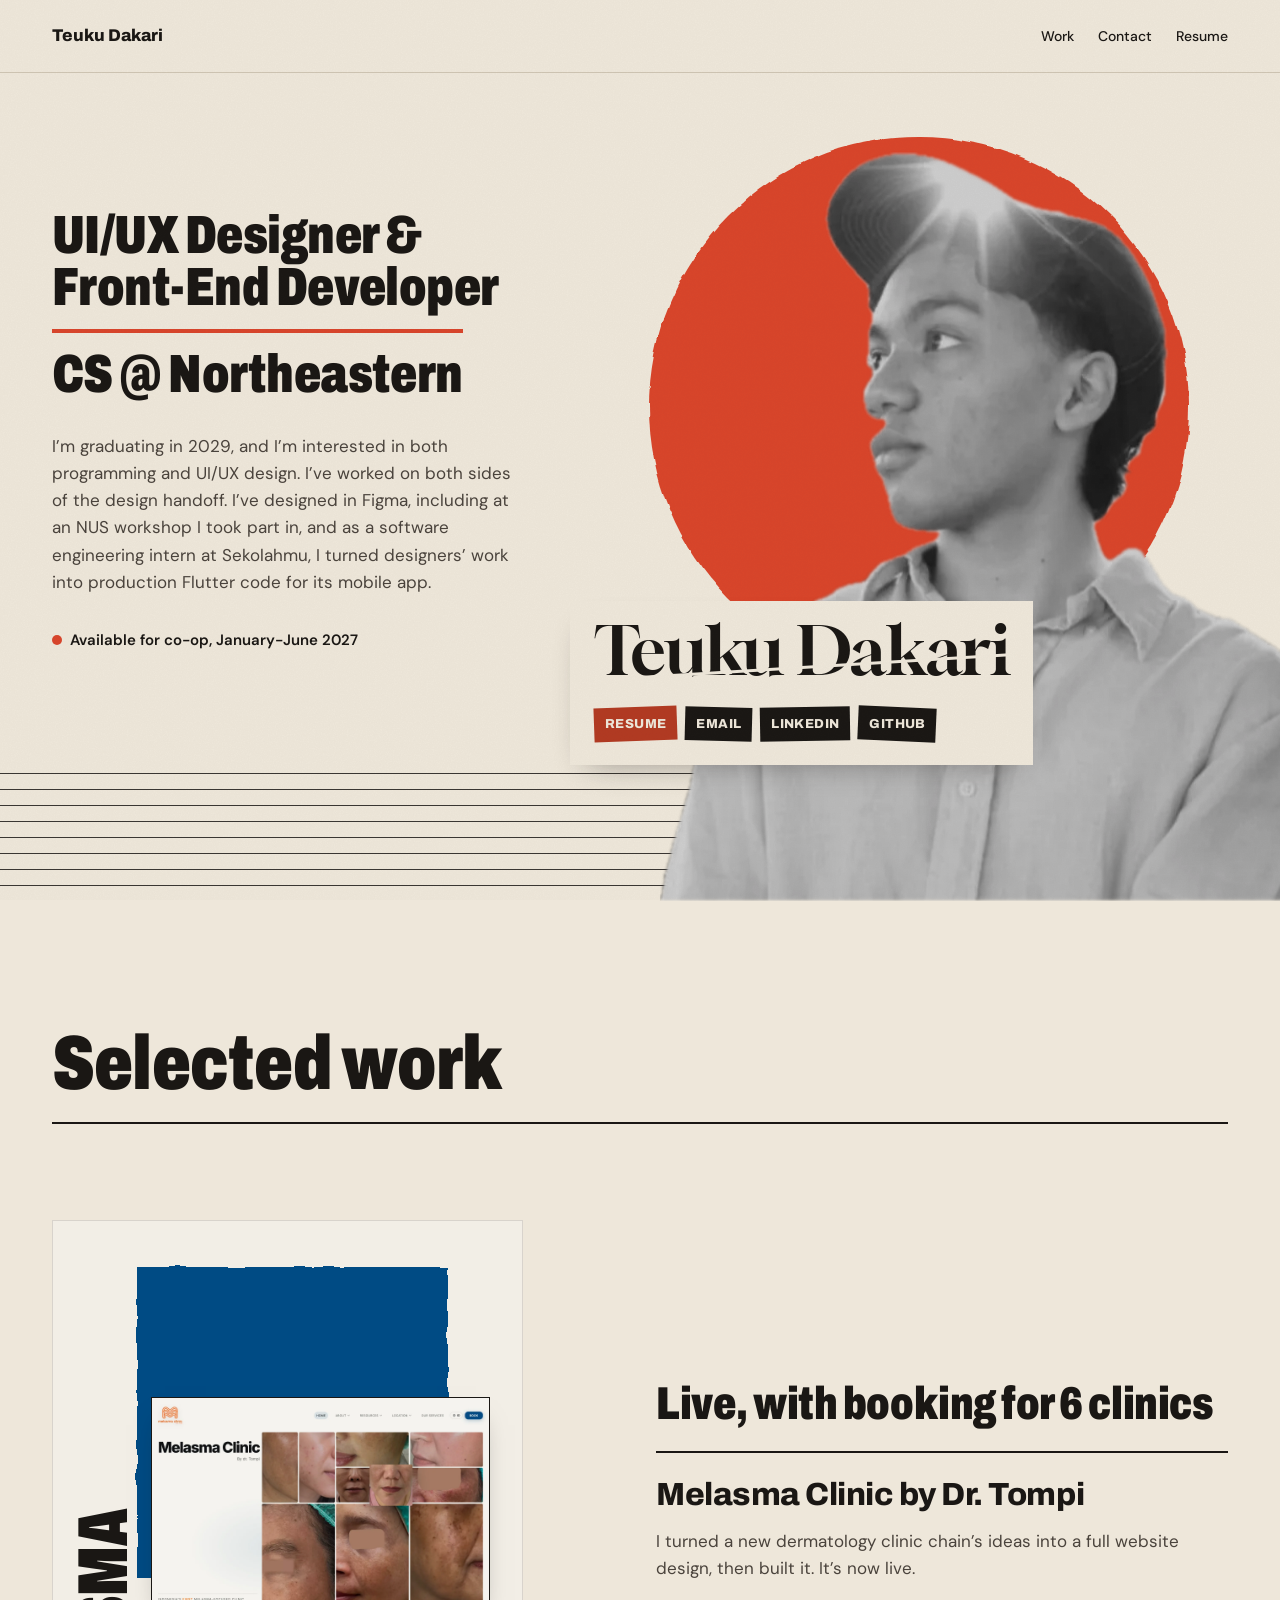
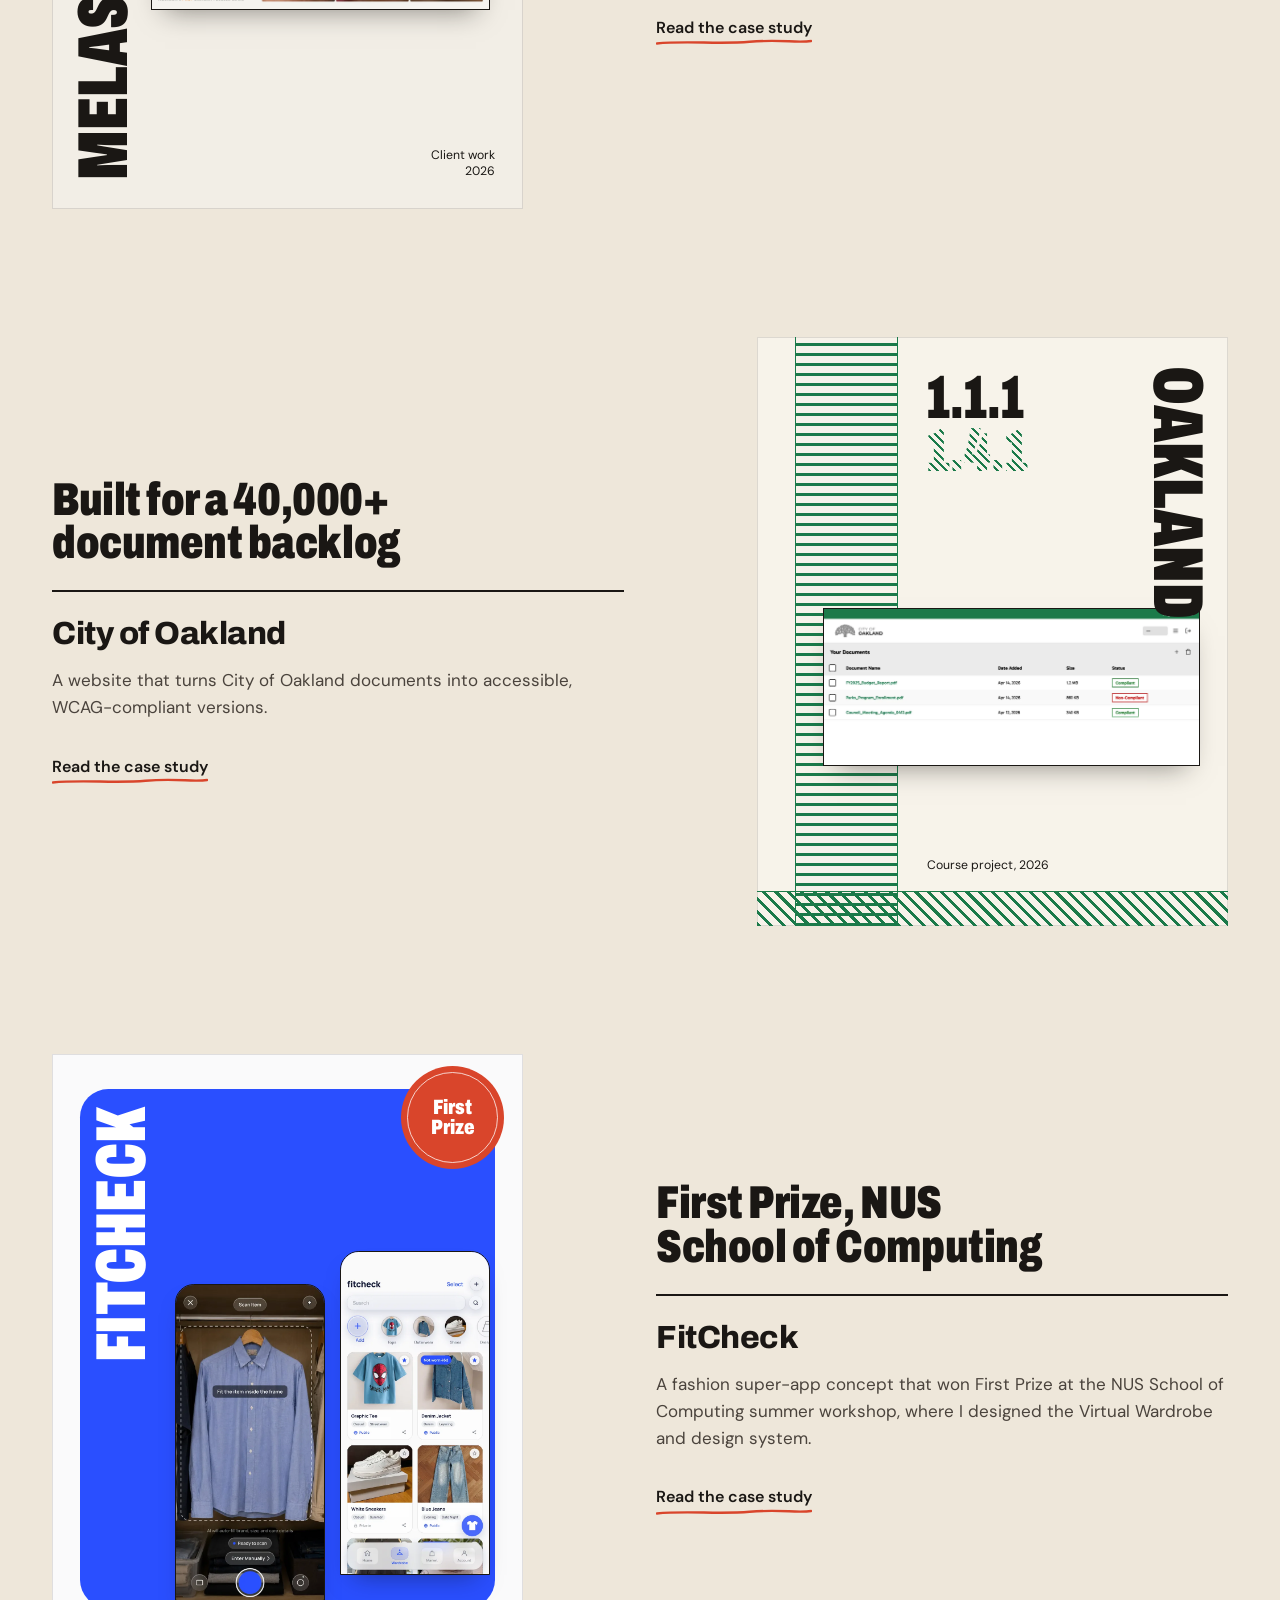
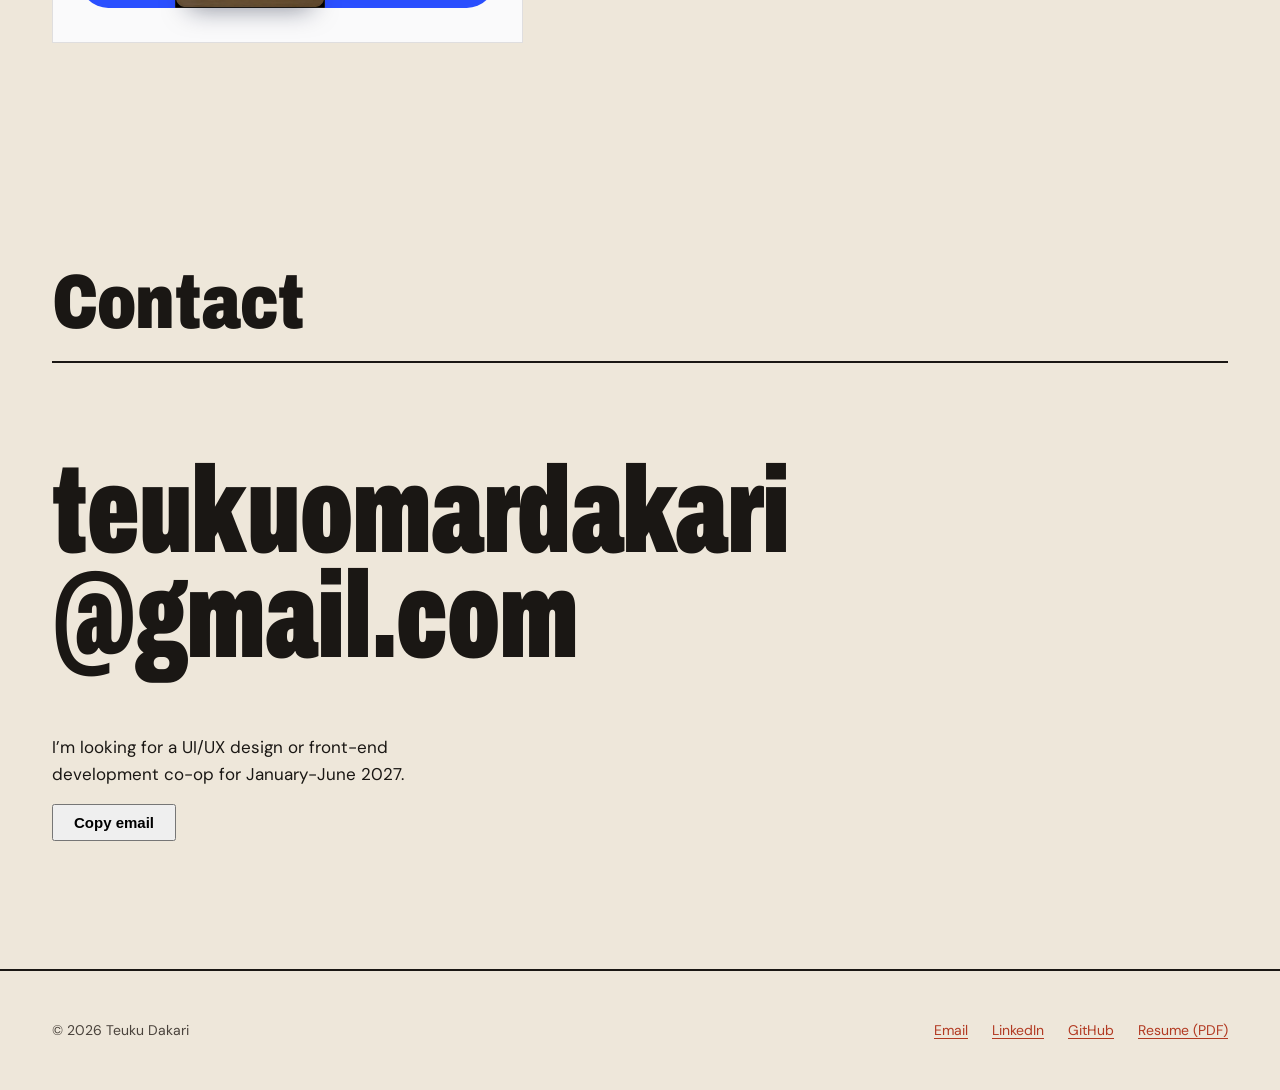
==== commit 9cbf9e61: "Use hyphens in date ranges" ====
--- a/index.html
+++ b/index.html
@@ -76,7 +76,7 @@
         <div class="hero__text">
           <p class="hero__lead">UI/UX Designer &amp; <span class="nowrap">Front-End Developer</span> <span class="visually-hidden">|</span> <span class="hero__school">CS @ Northeastern</span></p>
           <p class="hero__about">I’m graduating in 2029, and I’m interested in both programming and UI/UX design. I’ve worked on both sides of the design handoff. I’ve designed in Figma, including at an NUS workshop I took part in, and as a software engineering intern at Sekolahmu, I turned designers’ work into production Flutter code for its mobile app.</p>
-          <p class="hero__availability">Available for co-op, January–June 2027</p>
+          <p class="hero__availability">Available for co-op, January-June 2027</p>
         </div>
       </div>
       <div class="hero__steps" aria-hidden="true"></div>
@@ -156,7 +156,7 @@
           <a class="contact__email" href="mailto:teukuomardakari@gmail.com" aria-label="Email teukuomardakari@gmail.com">teukuomardakari<span>@gmail.com</span></a>
           <div class="contact__info">
             <div class="hero__rule" aria-hidden="true"></div>
-            <p>I’m looking for a UI/UX design or front-end development co-op for January–June 2027.</p>
+            <p>I’m looking for a UI/UX design or front-end development co-op for January-June 2027.</p>
             <button class="copy-btn copy-btn--big" type="button" data-copy="teukuomardakari@gmail.com" hidden>Copy email</button>
           </div>
         </div>
